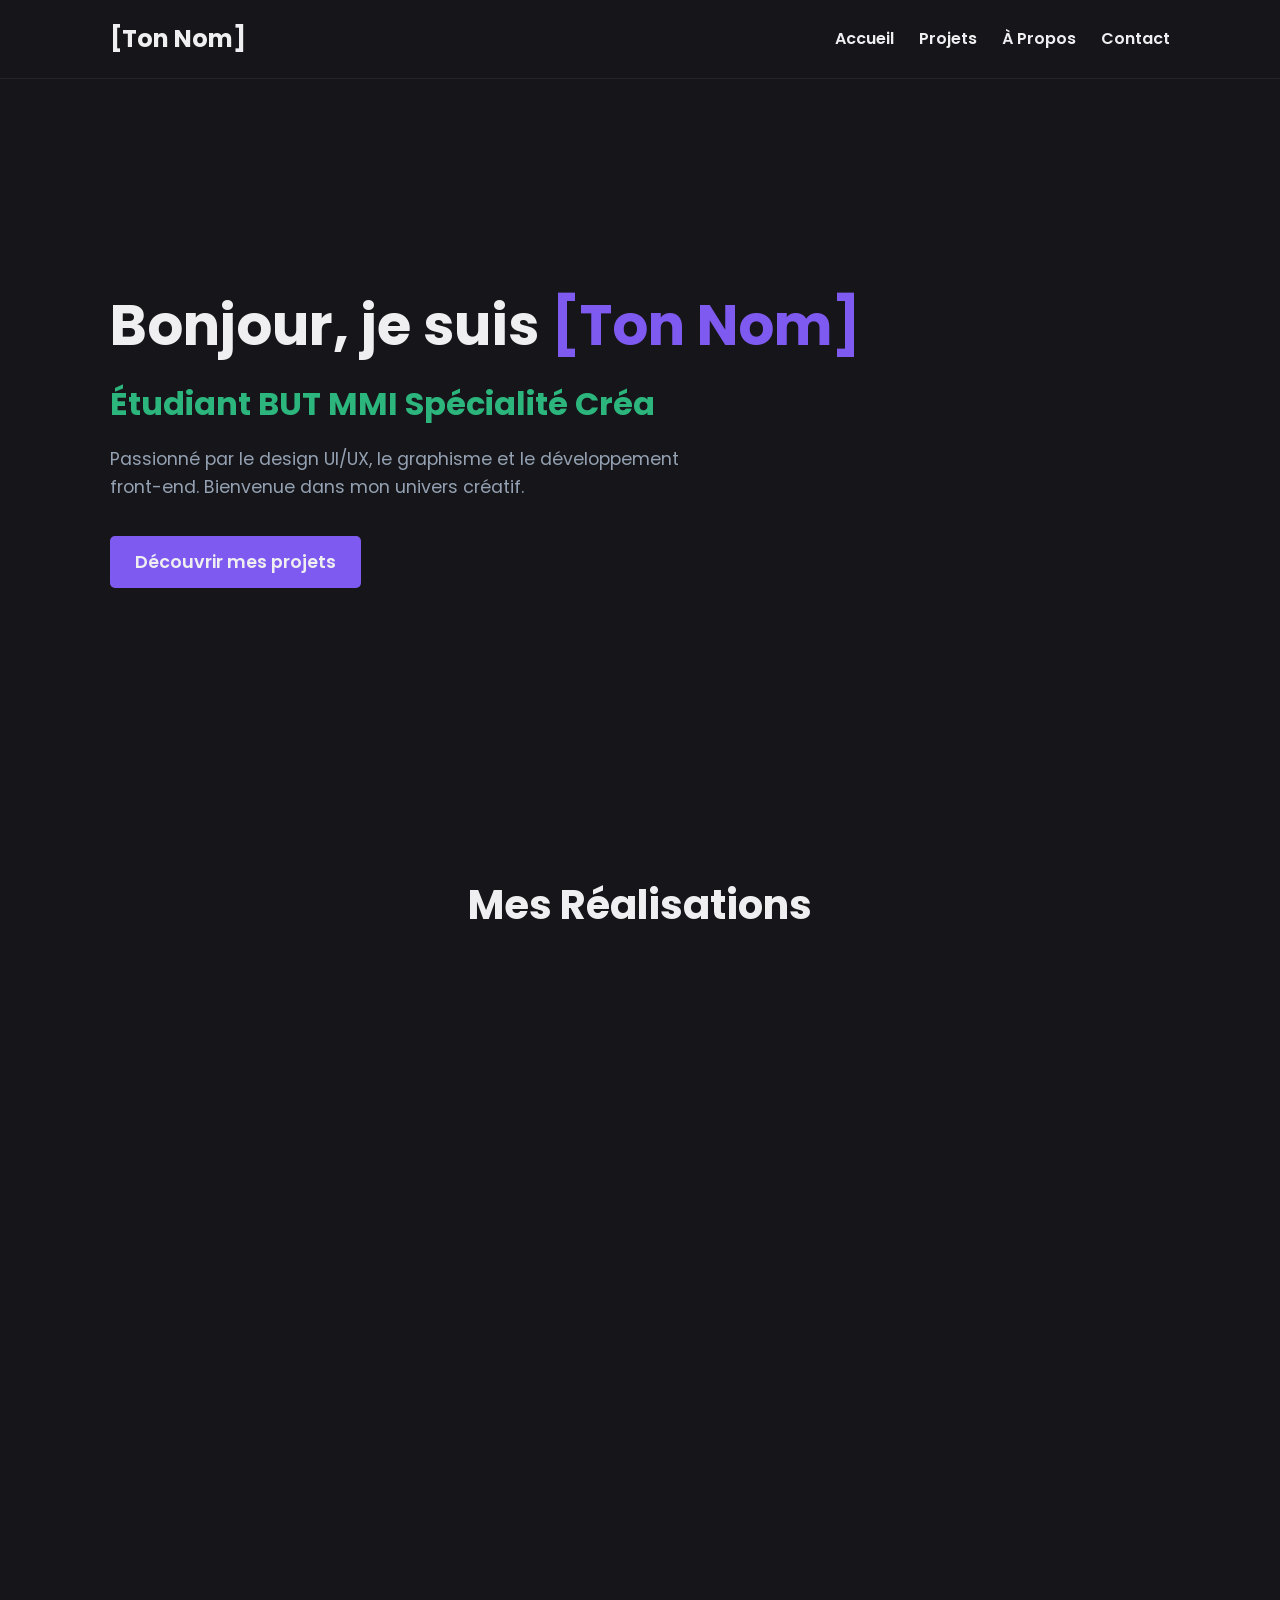
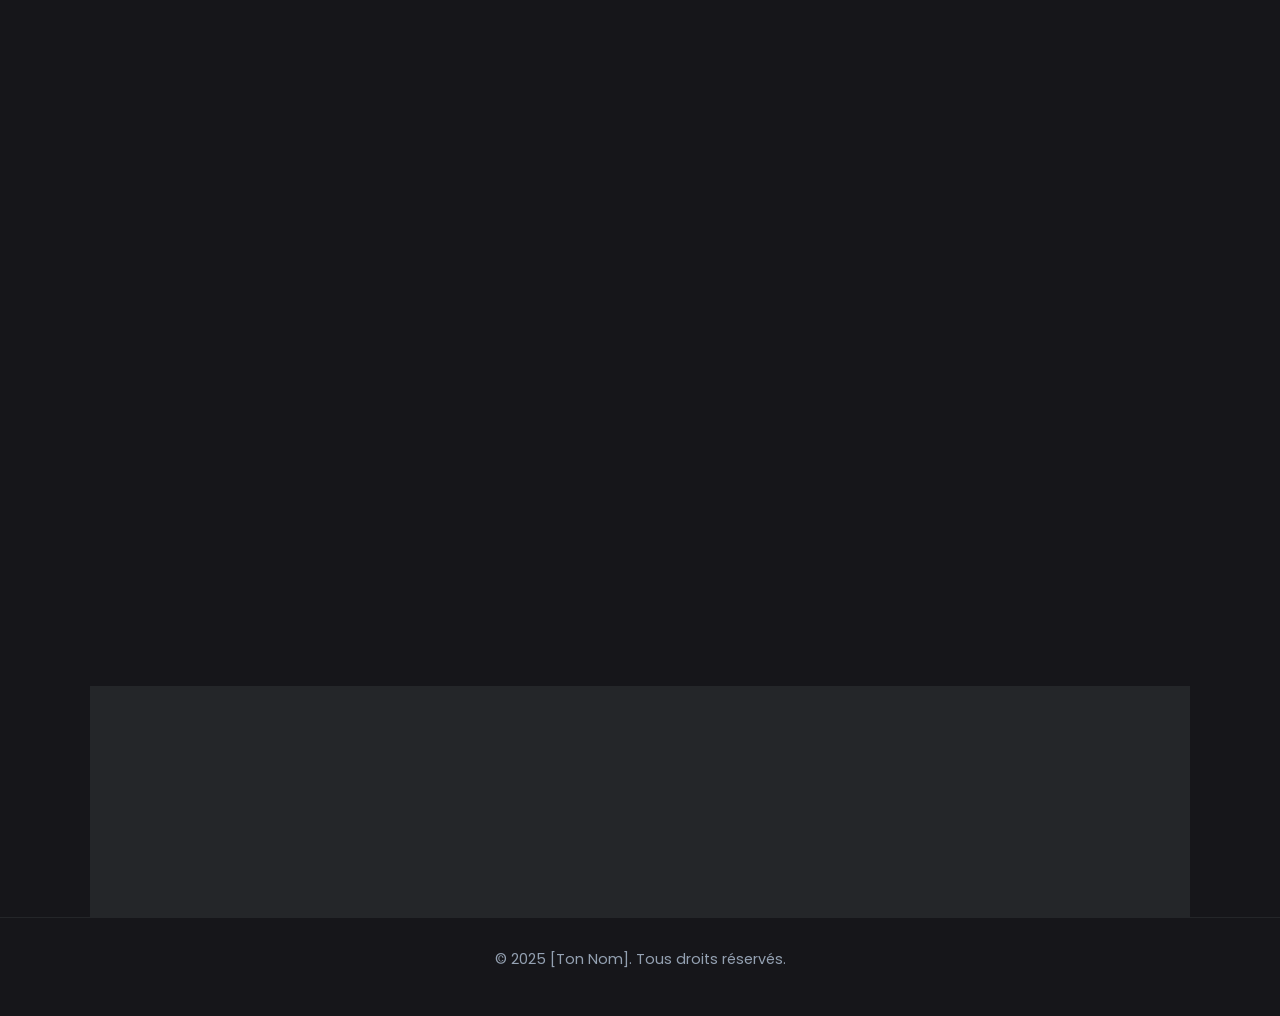
==== index.html @ b9d04dbf "teste" ====
<!DOCTYPE html>
<html lang="fr">
<head>
    <meta charset="UTF-8">
    <meta name="viewport" content="width=device-width, initial-scale=1.0">
    <title>[Ton Nom] - Portfolio MMI Créa</title>
    
    <link rel="stylesheet" href="style.css">
    
    <link rel="preconnect" href="https://fonts.googleapis.com">
    <link rel="preconnect" href="https://fonts.gstatic.com" crossorigin>
    <link href="https://fonts.googleapis.com/css2?family=Poppins:wght@400;600;700&display=swap" rel="stylesheet">
</head>
<body>

    <header class="navbar">
        <div class="container">
            <a href="#" class="logo">[Ton Nom]</a>
            <nav>
                <ul>
                    <li><a href="#hero">Accueil</a></li>
                    <li><a href="#projets">Projets</a></li>
                    <li><a href="#a-propos">À Propos</a></li>
                    <li><a href="#contact">Contact</a></li>
                </ul>
            </nav>
        </div>
    </header>

    <main>

        <section id="hero" class="container">
            <div class="hero-content">
                <h1>Bonjour, je suis <span class="highlight">[Ton Nom]</span></h1>
                <h2>Étudiant BUT MMI Spécialité Créa</h2>
                <p>Passionné par le design UI/UX, le graphisme et le développement front-end. 
                Bienvenue dans mon univers créatif.</p>
                <a href="#projets" class="cta-button">Découvrir mes projets</a>
            </div>
        </section>

       <section id="projets">
            <div class="container">
                <h2>Mes Réalisations</h2>
                
                <div class="project-grid">
                    
                    <article class="project-card fade-in">
                        <img src="https://via.placeholder.com/600x400/7f5af0/16161a?text=Projet+Futur+1" alt="Placeholder projet 1">
                        <div class="project-info">
                            <span class="project-category">Catégorie (ex: UI/UX)</span>
                            <h3>Nom de mon Projet 1</h3>
                            <p>Ici, je mettrai une courte description de mon projet.</p>
                            <a href="#" class="project-link">Voir plus</a>
                        </div>
                    </article>

                    <article class="project-card fade-in">
                        <img src="https://via.placeholder.com/600x400/2cb67d/16161a?text=Projet+Futur+2" alt="Placeholder projet 2">
                        <div class="project-info">
                            <span class="project-category">Catégorie (ex: Graphisme)</span>
                            <h3>Nom de mon Projet 2</h3>
                            <p>Ici, je mettrai une courte description de mon projet.</p>
                            <a href="#" class="project-link">Voir plus</a>
                        </div>
                    </article>

                    <article class="project-card fade-in">
                        <img src="https://via.placeholder.com/600x400/7f5af0/16161a?text=Projet+Futur+3" alt="Placeholder projet 3">
                        <div class="project-info">
                            <span class="project-category">Catégorie (ex: Vidéo)</span>
                            <h3>Nom de mon Projet 3</h3>
                            <p>Ici, je mettrai une courte description de mon projet.</p>
                            <a href="#" class="project-link">Voir plus</a>
                        </div>
                    </article>

                    <article class="project-card fade-in">
                        <img src="https://via.placeholder.com/600x400/2cb67d/16161a?text=Projet+Futur+4" alt="Placeholder projet 4">
                        <div class="project-info">
                            <span class="project-category">Catégorie (ex: Web)</span>
                            <h3>Nom de mon Projet 4</h3>
                            <p>Ici, je mettrai une courte description de mon projet.</p>
                            <a href="#" class="project-link">Voir plus</a>
                        </div>
                    </article>

                </div>
            </div>
        </section>

        <section id="a-propos" class="container">
            <div class="about-content fade-in">
                <h2>Qui suis-je ?</h2>
                <p>Actuellement en BUT MMI à [Ta Ville], ma spécialité créa me permet de toucher à tout ce qui est visuel. J'adore donner vie à des idées, que ce soit par le design d'interfaces, le montage vidéo ou la photographie.</p>
                <p>Mon objectif est de devenir [Ton Objectif, ex: Directeur Artistique, UI/UX Designer...].</p>
                
                <h3>Mes Outils de prédilection :</h3>
                <ul class="skills-list">
                    <li>Figma</li>
                    <li>Adobe Illustrator</li>
                    <li>Adobe Photoshop</li>
                    <li>Adobe Premiere Pro</li>
                    <li>HTML5 / CSS3</li>
                    <li>JavaScript</li>
                </ul>
            </div>
            <div class="about-image fade-in">
                <img src="https://via.placeholder.com/400x400/7f5af0/16161a?text=Ta+Photo" alt="Une photo de [Ton Nom]">
            </div>
        </section>

        <section id="contact" class="container">
            <div class="contact-content fade-in">
                <h2>Un projet en tête ?</h2>
                <p>N'hésitez pas à me contacter pour une collaboration, un stage, ou simplement pour discuter !</p>
                <a href="mailto:ton.email@exemple.com" class="cta-button">Contactez-moi</a>
                </div>
        </section>
    </main>

    <footer>
        <div class="container">
            <p>&copy; 2025 [Ton Nom]. Tous droits réservés.</p>
        </div>
    </footer>

    <script src="script.js"></script>
</body>
</html>
---- style.css ----
/* ======== VARIABLES DE COULEUR (pour tout changer facilement) ======== */
:root {
    --bg-dark: #16161a;
    --card-dark: #242629;
    --text-light: #efeff1;
    --text-gray: #94a1b2;
    --primary: #7f5af0;     /* Le violet "créa" */
    --secondary: #2cb67d;  /* Le vert "digital" */
}

/* ======== RESET & CONFIGURATION GLOBALE ======== */
* {
    margin: 0;
    padding: 0;
    box-sizing: border-box; /* Indispensable pour gérer les tailles */
}

html {
    scroll-behavior: smooth; /* Pour un défilement fluide lors des clics sur la nav */
}

body {
    font-family: 'Poppins', sans-serif; /* La police moderne importée */
    background-color: var(--bg-dark);
    color: var(--text-light);
    line-height: 1.6;
}

/* ======== STYLES RÉUTILISABLES ======== */
.container {
    max-width: 1100px;
    margin: 0 auto; /* Centre le contenu */
    padding: 0 20px;
}

section {
    padding: 80px 0;
}

h1, h2, h3 {
    margin-bottom: 20px;
    line-height: 1.3;
}

h1 {
    font-size: 3rem;
}

h2 {
    font-size: 2.5rem;
    text-align: center;
    margin-bottom: 40px;
}

p {
    margin-bottom: 15px;
    color: var(--text-gray);
}

a {
    text-decoration: none;
    color: var(--primary);
    transition: color 0.3s ease;
}

a:hover {
    color: var(--secondary);
}

/* ======== BARRE DE NAVIGATION ======== */
.navbar {
    background: var(--bg-dark);
    padding: 20px 0;
    position: sticky; /* Reste collée en haut */
    top: 0;
    z-index: 100;
    border-bottom: 1px solid var(--card-dark);
}

.navbar .container {
    display: flex;
    justify-content: space-between;
    align-items: center;
}

.navbar .logo {
    font-size: 1.5rem;
    font-weight: 700;
    color: var(--text-light);
}

.navbar .logo:hover {
    color: var(--primary);
}

.navbar nav ul {
    list-style: none;
    display: flex;
}

.navbar nav li {
    margin-left: 25px;
}

.navbar nav a {
    color: var(--text-light);
    font-weight: 600;
    padding-bottom: 5px;
    border-bottom: 2px solid transparent; /* Prépare l'animation au survol */
}

.navbar nav a:hover {
    color: var(--primary);
    border-bottom-color: var(--primary);
}

/* ======== SECTION HÉROS ======== */
#hero {
    min-height: 80vh; /* Prend 80% de la hauteur de l'écran */
    display: flex;
    align-items: center;
    text-align: left;
}

#hero h1 {
    font-size: 3.5rem;
}

#hero .highlight {
    color: var(--primary);
}

#hero h2 {
    font-size: 2rem;
    color: var(--secondary);
    text-align: left;
    margin-bottom: 20px;
}

#hero p {
    font-size: 1.1rem;
    max-width: 600px;
    color: var(--text-gray);
}

.cta-button {
    display: inline-block;
    background: var(--primary);
    color: var(--text-light);
    padding: 12px 25px;
    margin-top: 20px;
    border-radius: 5px;
    font-weight: 600;
    font-size: 1.1rem;
    transition: background-color 0.3s ease, transform 0.3s ease;
}

.cta-button:hover {
    background: var(--secondary);
    color: var(--bg-dark);
    transform: translateY(-3px); /* Effet de "soulèvement" */
}

/* ======== SECTION PROJETS ======== */
.project-grid {
    display: grid;
    /* Crée une grille responsive : 
       - auto-fit: autant de colonnes que possible
       - minmax(300px, 1fr): chaque colonne fait au min 300px et s'adapte
    */
    grid-template-columns: repeat(auto-fit, minmax(300px, 1fr));
    gap: 30px; /* Espace entre les cartes */
}

.project-card {
    background: var(--card-dark);
    border-radius: 8px;
    overflow: hidden; /* Pour que l'image ne dépasse pas */
    box-shadow: 0 4px 10px rgba(0, 0, 0, 0.3);
    transition: transform 0.3s ease, box-shadow 0.3s ease;
}

.project-card:hover {
    transform: translateY(-10px); /* L'effet "créa" au survol */
    box-shadow: 0 10px 20px rgba(0, 0, 0, 0.5);
}

.project-card img {
    width: 100%;
    height: 220px; /* Hauteur fixe pour l'image */
    object-fit: cover; /* L'image couvre la zone sans se déformer */
    display: block;
}

.project-info {
    padding: 25px;
}

.project-category {
    display: inline-block;
    background: var(--secondary);
    color: var(--bg-dark);
    padding: 3px 10px;
    border-radius: 15px;
    font-size: 0.8rem;
    font-weight: 600;
    margin-bottom: 10px;
}

.project-card h3 {
    color: var(--text-light);
    margin-bottom: 10px;
}

.project-link {
    font-weight: 600;
    display: inline-block;
    margin-top: 10px;
}

/* ======== SECTION À PROPOS ======== */
#a-propos .container {
    display: grid;
    grid-template-columns: 2fr 1fr; /* 2/3 pour le texte, 1/3 pour l'image */
    gap: 40px;
    align-items: center;
}

.about-image img {
    width: 100%;
    max-width: 300px; /* Taille max de l'image */
    border-radius: 50%; /* Image ronde, très design */
    border: 5px solid var(--primary);
    margin: 0 auto;
    display: block;
}

.skills-list {
    list-style: none;
    display: flex;
    flex-wrap: wrap; /* Les compétences passent à la ligne si pas de place */
    gap: 10px;
    margin-top: 20px;
}

.skills-list li {
    background: var(--card-dark);
    padding: 8px 15px;
    border-radius: 20px;
    font-weight: 600;
    font-size: 0.9rem;
}

/* ======== SECTION CONTACT ======== */
#contact {
    background: var(--card-dark); /* Change la couleur de fond pour cette section */
    text-align: center;
}

#contact h2 {
    color: var(--text-light);
}

.contact-content {
    max-width: 600px;
    margin: 0 auto;
}

/* ======== PIED DE PAGE ======== */
footer {
    text-align: center;
    padding: 30px 0;
    border-top: 1px solid var(--card-dark);
    color: var(--text-gray);
    font-size: 0.9rem;
}


/* ======== STYLES POUR L'ANIMATION JS (Fade-in) ======== */

/* 1. L'état initial : caché */
.fade-in {
    opacity: 0;
    transform: translateY(30px);
    transition: opacity 0.6s ease-out, transform 0.6s ease-out;
}

/* 2. L'état final : visible (la classe 'show' est ajoutée par JavaScript) */
.fade-in.show {
    opacity: 1;
    transform: translateY(0);
}


/* ======== AJUSTEMENTS RESPONSIVES (Pour les téléphones) ======== */
@media (max-width: 768px) {
    h1 {
        font-size: 2.5rem;
    }
    h2 {
        font-size: 2rem;
    }

    /* Barre de navigation (à améliorer plus tard avec un menu burger JS) */
    .navbar nav ul {
        display: none; /* Cache la nav sur mobile pour l'instant */
    }

    #hero {
        text-align: center;
        min-height: 60vh;
    }
    #hero h2 {
        text-align: center;
    }

    #a-propos .container {
        grid-template-columns: 1fr; /* Passe à une seule colonne */
        text-align: center;
    }
    .about-image {
        order: -1; /* Met l'image en premier */
        margin-bottom: 30px;
    }
    .skills-list {
        justify-content: center;
    }
}
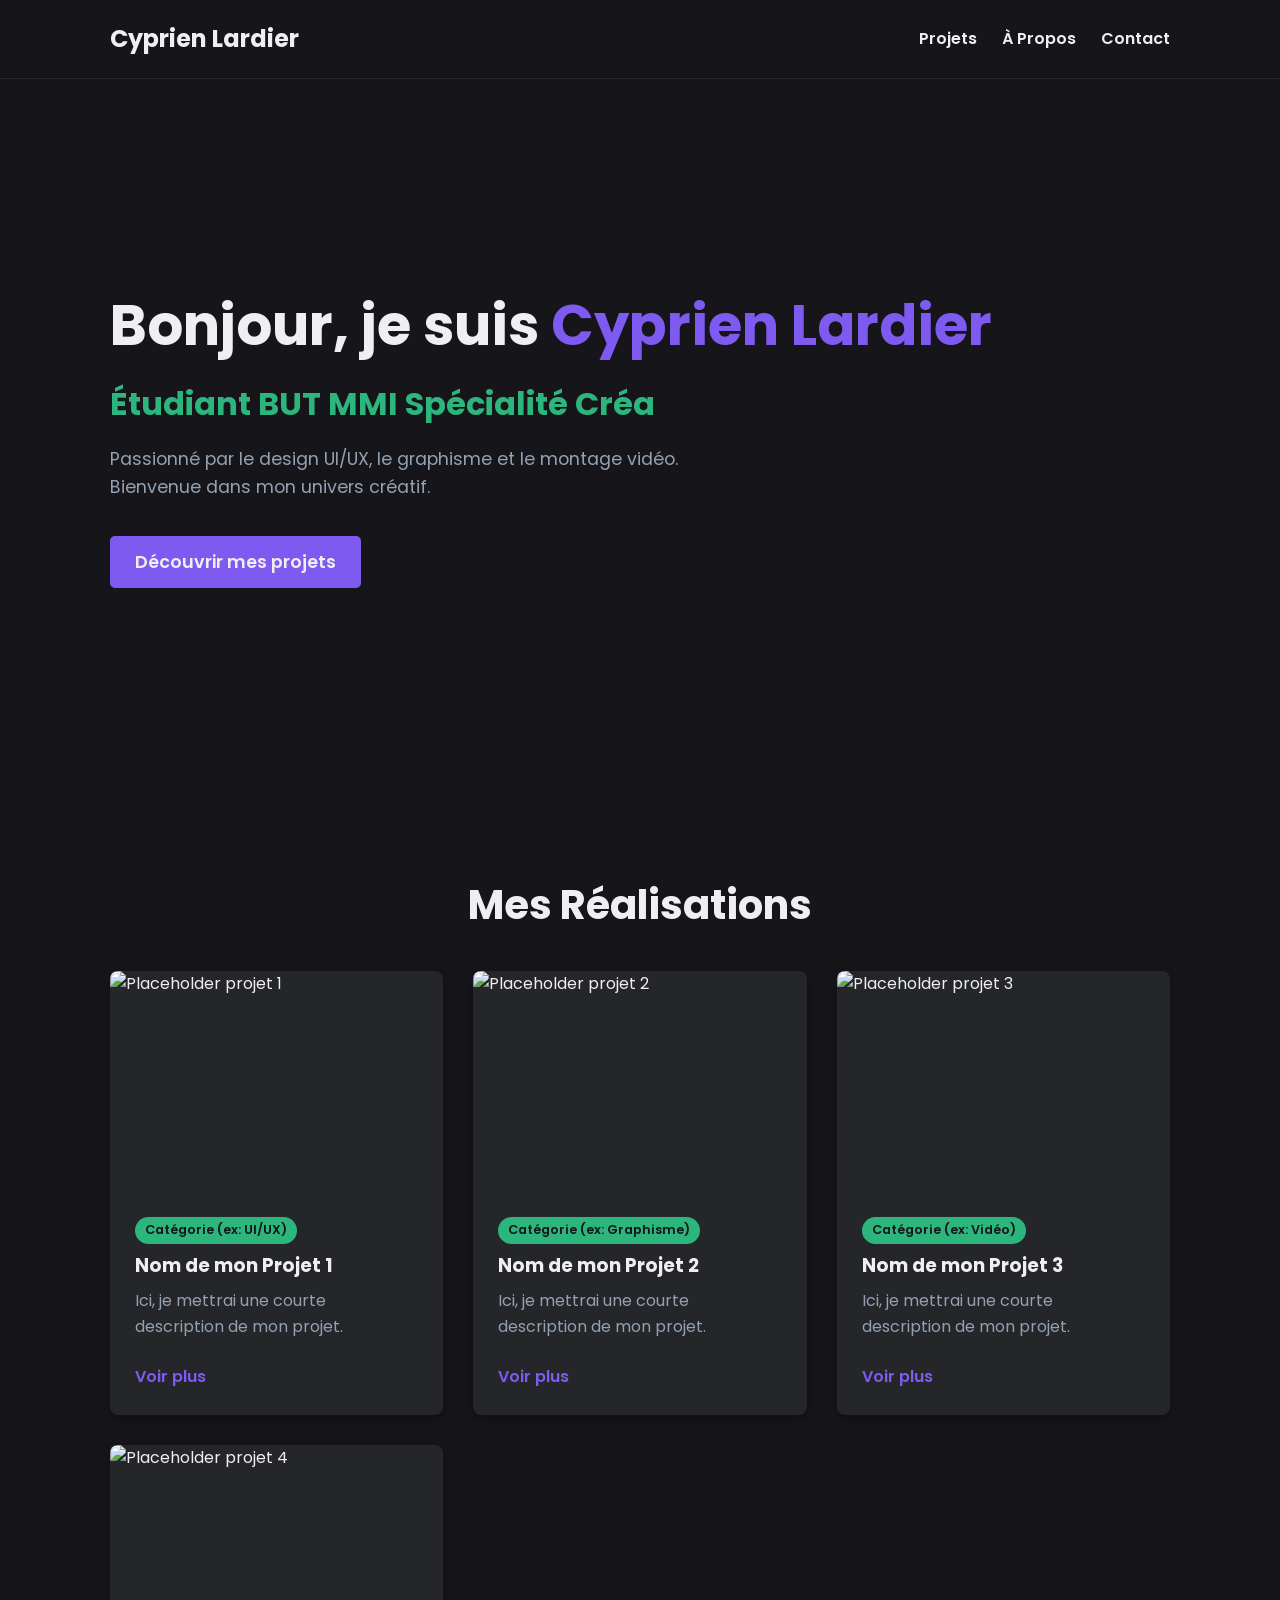
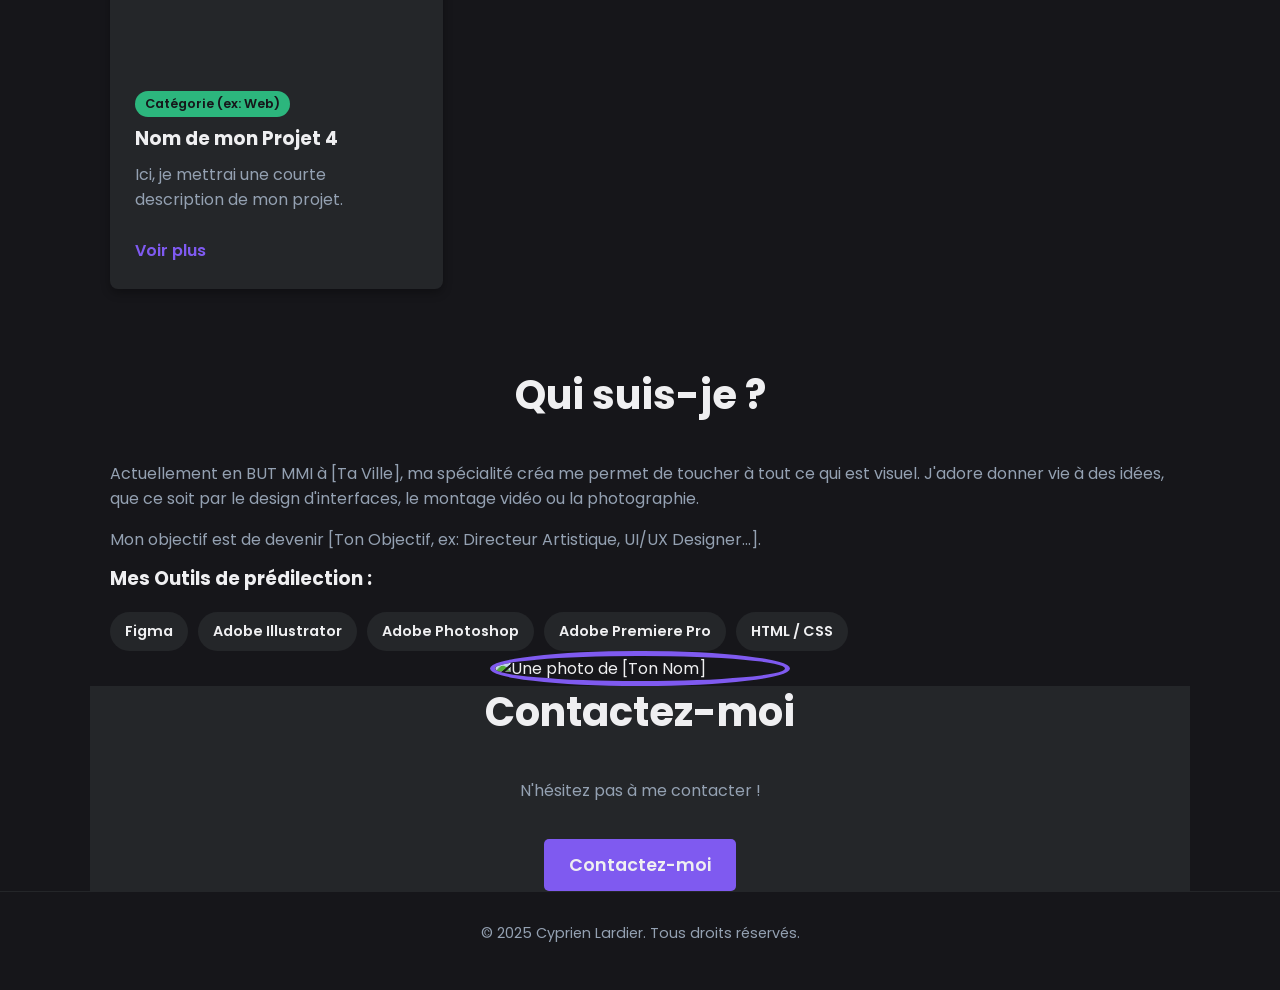
==== commit 3e7901a4: "verison" ====
--- a/index.html
+++ b/index.html
@@ -3,7 +3,7 @@
 <head>
     <meta charset="UTF-8">
     <meta name="viewport" content="width=device-width, initial-scale=1.0">
-    <title>[Ton Nom] - Portfolio MMI Créa</title>
+    <title>Cyprien Lardier - Portfolio MMI Création numérique</title>
     
     <link rel="stylesheet" href="style.css">
     
@@ -15,10 +15,9 @@
 
     <header class="navbar">
         <div class="container">
-            <a href="#" class="logo">[Ton Nom]</a>
+            <a href="#" class="logo">Cyprien Lardier</a>
             <nav>
                 <ul>
-                    <li><a href="#hero">Accueil</a></li>
                     <li><a href="#projets">Projets</a></li>
                     <li><a href="#a-propos">À Propos</a></li>
                     <li><a href="#contact">Contact</a></li>
@@ -31,9 +30,9 @@
 
         <section id="hero" class="container">
             <div class="hero-content">
-                <h1>Bonjour, je suis <span class="highlight">[Ton Nom]</span></h1>
+                <h1>Bonjour, je suis <span class="highlight">Cyprien Lardier</span></h1>
                 <h2>Étudiant BUT MMI Spécialité Créa</h2>
-                <p>Passionné par le design UI/UX, le graphisme et le développement front-end. 
+                <p>Passionné par le design UI/UX, le graphisme et le montage vidéo. 
                 Bienvenue dans mon univers créatif.</p>
                 <a href="#projets" class="cta-button">Découvrir mes projets</a>
             </div>
@@ -46,7 +45,7 @@
                 <div class="project-grid">
                     
                     <article class="project-card fade-in">
-                        <img src="https://via.placeholder.com/600x400/7f5af0/16161a?text=Projet+Futur+1" alt="Placeholder projet 1">
+                        <img src="https://picsum.photos/300/200?random=1" alt="Placeholder projet 1">
                         <div class="project-info">
                             <span class="project-category">Catégorie (ex: UI/UX)</span>
                             <h3>Nom de mon Projet 1</h3>
@@ -56,7 +55,7 @@
                     </article>
 
                     <article class="project-card fade-in">
-                        <img src="https://via.placeholder.com/600x400/2cb67d/16161a?text=Projet+Futur+2" alt="Placeholder projet 2">
+                        <img src="https://picsum.photos/300/200?random=2" alt="Placeholder projet 2">
                         <div class="project-info">
                             <span class="project-category">Catégorie (ex: Graphisme)</span>
                             <h3>Nom de mon Projet 2</h3>
@@ -66,7 +65,7 @@
                     </article>
 
                     <article class="project-card fade-in">
-                        <img src="https://via.placeholder.com/600x400/7f5af0/16161a?text=Projet+Futur+3" alt="Placeholder projet 3">
+                        <img src="https://picsum.photos/300/200?random=3" alt="Placeholder projet 3">
                         <div class="project-info">
                             <span class="project-category">Catégorie (ex: Vidéo)</span>
                             <h3>Nom de mon Projet 3</h3>
@@ -76,7 +75,7 @@
                     </article>
 
                     <article class="project-card fade-in">
-                        <img src="https://via.placeholder.com/600x400/2cb67d/16161a?text=Projet+Futur+4" alt="Placeholder projet 4">
+                        <img src="https://picsum.photos/300/200?random=4" alt="Placeholder projet 4">
                         <div class="project-info">
                             <span class="project-category">Catégorie (ex: Web)</span>
                             <h3>Nom de mon Projet 4</h3>
@@ -101,8 +100,7 @@
                     <li>Adobe Illustrator</li>
                     <li>Adobe Photoshop</li>
                     <li>Adobe Premiere Pro</li>
-                    <li>HTML5 / CSS3</li>
-                    <li>JavaScript</li>
+                    <li>HTML / CSS</li>
                 </ul>
             </div>
             <div class="about-image fade-in">
@@ -112,8 +110,8 @@
 
         <section id="contact" class="container">
             <div class="contact-content fade-in">
-                <h2>Un projet en tête ?</h2>
-                <p>N'hésitez pas à me contacter pour une collaboration, un stage, ou simplement pour discuter !</p>
+                <h2>Contactez-moi</h2>
+                <p>N'hésitez pas à me contacter !</p>
                 <a href="mailto:ton.email@exemple.com" class="cta-button">Contactez-moi</a>
                 </div>
         </section>
@@ -121,10 +119,10 @@
 
     <footer>
         <div class="container">
-            <p>&copy; 2025 [Ton Nom]. Tous droits réservés.</p>
+            <p>&copy; 2025 Cyprien Lardier. Tous droits réservés.</p>
         </div>
     </footer>
 
-    <script src="script.js"></script>
+    <script src="javascript.js"></script>
 </body>
 </html>
--- a/style.css
+++ b/style.css
@@ -176,6 +176,7 @@
     background: var(--card-dark);
     border-radius: 8px;
     overflow: hidden; /* Pour que l'image ne dépasse pas */
+    position: relative; /* Permet overlay et z-index sur le contenu */
     box-shadow: 0 4px 10px rgba(0, 0, 0, 0.3);
     transition: transform 0.3s ease, box-shadow 0.3s ease;
 }
@@ -190,6 +191,38 @@
     height: 220px; /* Hauteur fixe pour l'image */
     object-fit: cover; /* L'image couvre la zone sans se déformer */
     display: block;
+    /* Effet hover : transition pour un zoom fluide */
+    transition: transform 0.45s cubic-bezier(.2,.9,.3,1);
+}
+
+/* Overlay subtil et animation sur hover */
+.project-card::before {
+    content: "";
+    position: absolute;
+    inset: 0; /* top:0; right:0; bottom:0; left:0 */
+    background: linear-gradient(180deg, rgba(0,0,0,0) 40%, rgba(0,0,0,0.45) 100%);
+    opacity: 0;
+    transition: opacity 0.3s ease;
+    pointer-events: none;
+    z-index: 1;
+}
+
+.project-card .project-info {
+    position: relative; /* au-dessus de l'overlay */
+    z-index: 2;
+    transition: transform 0.35s ease, background-color 0.3s ease;
+}
+
+.project-card:hover img {
+    transform: scale(1.06); /* léger zoom sur l'image */
+}
+
+.project-card:hover .project-info {
+    transform: translateY(-8px); /* remonte légèrement le bloc d'info */
+}
+
+.project-card:hover::before {
+    opacity: 1;
 }
 
 .project-info {
@@ -291,6 +324,23 @@
     transform: translateY(0);
 }
 
+/* ======== OVERLAY DE TRANSITION AU CLIC (page transition) ======== */
+#page-transition-overlay {
+    position: fixed;
+    inset: 0; /* couvre tout l'écran */
+    background: var(--bg-dark);
+    z-index: 9999;
+    transform: scaleY(0);
+    transform-origin: top;
+    transition: transform 0.45s cubic-bezier(.2,.9,.3,1);
+    pointer-events: none; /* bloqué tant qu'inactif */
+}
+
+#page-transition-overlay.show {
+    transform: scaleY(1);
+    pointer-events: auto; /* bloque les interactions pendant la transition */
+}
+
 
 /* ======== AJUSTEMENTS RESPONSIVES (Pour les téléphones) ======== */
 @media (max-width: 768px) {
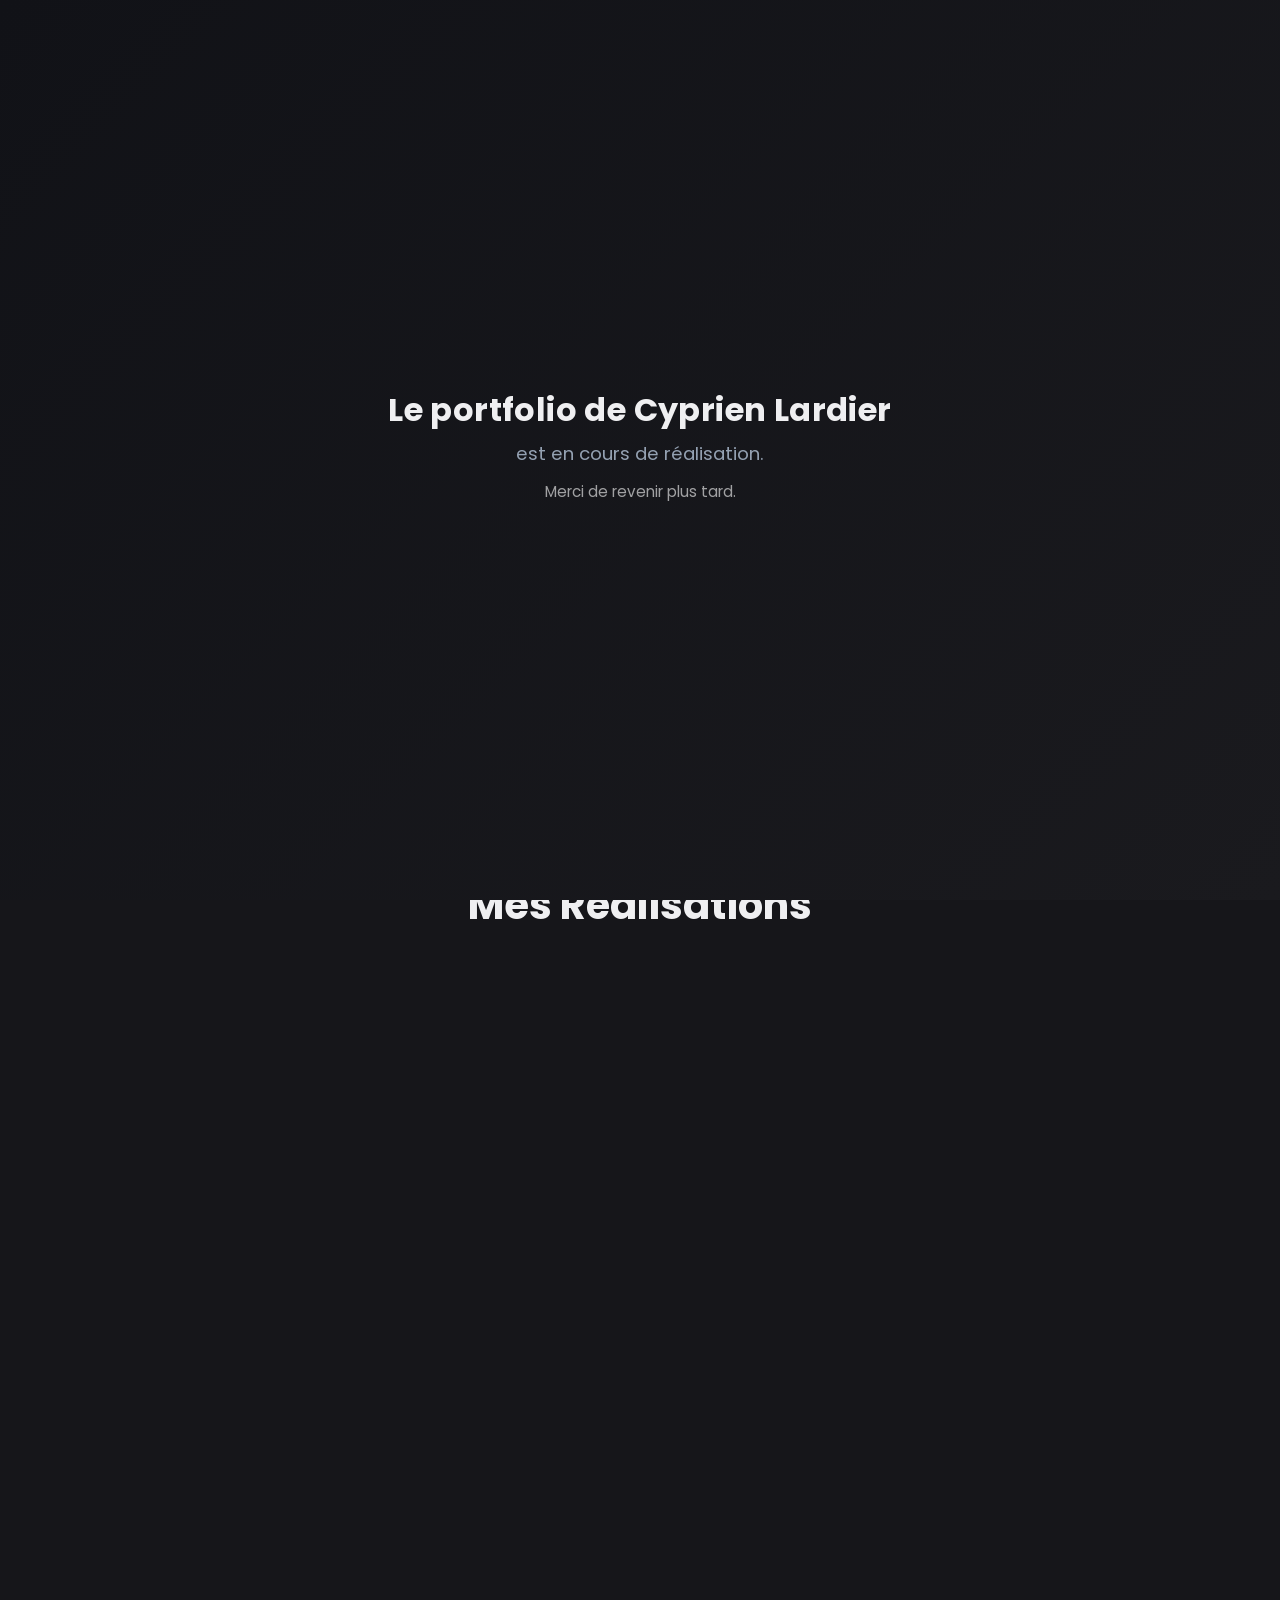
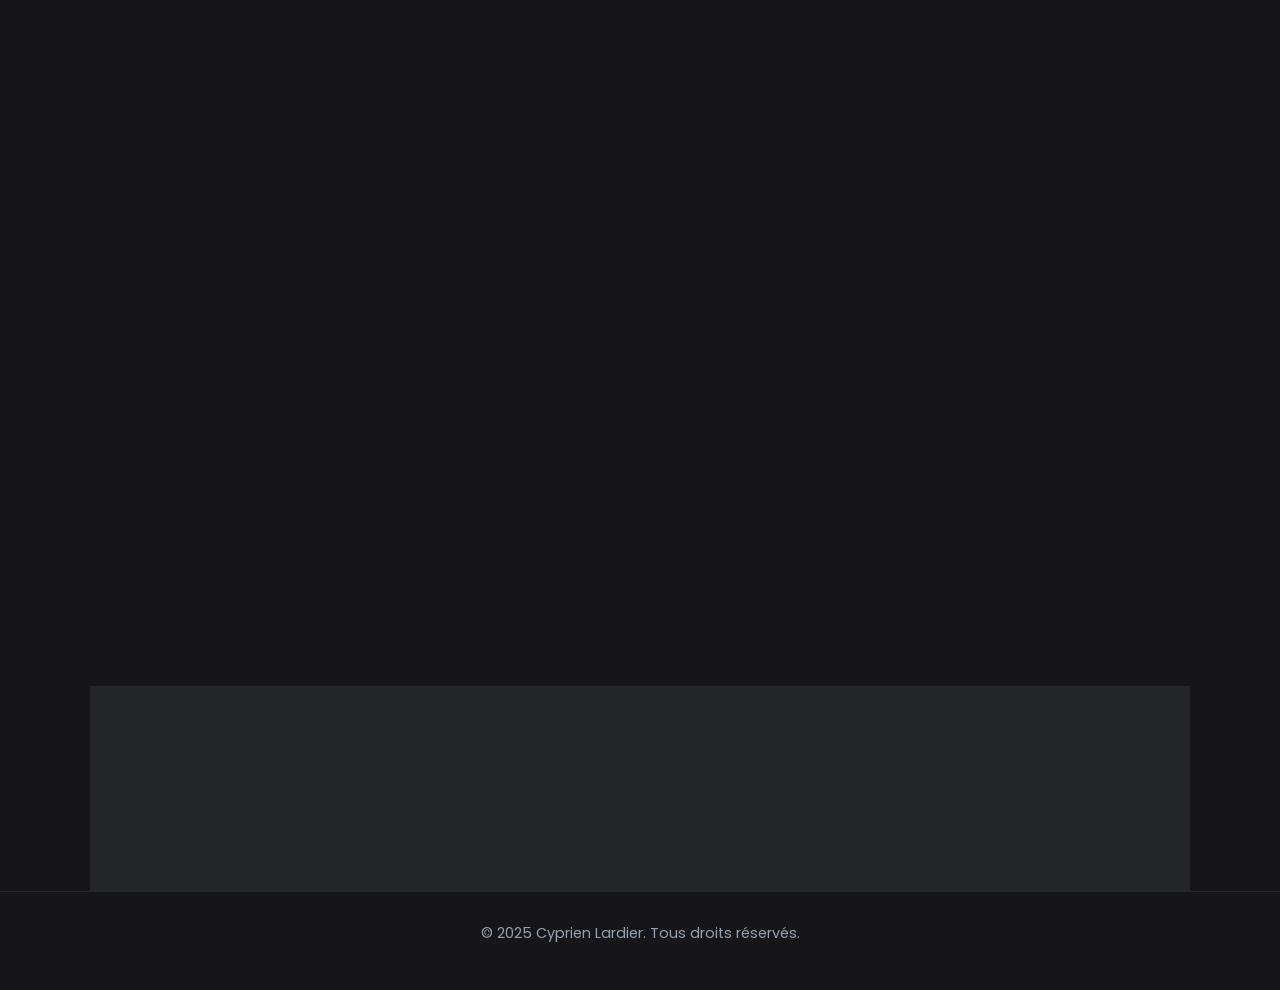
==== commit 41796719: "portfolio" ====
--- a/index.html
+++ b/index.html
@@ -12,6 +12,17 @@
     <link href="https://fonts.googleapis.com/css2?family=Poppins:wght@400;600;700&display=swap" rel="stylesheet">
 </head>
 <body>
+
+    <!-- SITE BLOCKER: Affiche un écran de maintenance pour empêcher l'accès public
+         Supprimez ou commentez ce bloc quand vous voulez rendre le site visible -->
+    <div id="site-blocker" aria-hidden="false">
+        <div class="site-blocker-content">
+            <h1>Le portfolio de Cyprien Lardier</h1>
+            <p>est en cours de réalisation.</p>
+            <p class="small">Merci de revenir plus tard.</p>
+        </div>
+    </div>
+
 
     <header class="navbar">
         <div class="container">
--- a/style.css
+++ b/style.css
@@ -375,4 +375,65 @@
     .skills-list {
         justify-content: center;
     }
+}
+
+/* ======== SITE BLOCKER / MAINTENANCE MODE ======== */
+#site-blocker {
+    position: fixed;
+    inset: 0; /* top:0; right:0; bottom:0; left:0 */
+    background: linear-gradient(135deg, #111217 0%, #1a1a1e 100%); /* sombre */
+    color: var(--text-light);
+    display: flex;
+    align-items: center;
+    justify-content: center;
+    text-align: center;
+    z-index: 99999;
+    padding: 40px;
+}
+
+#site-blocker .site-blocker-content {
+    max-width: 760px;
+}
+
+#site-blocker h1 {
+    font-size: 2rem;
+    margin-bottom: 8px;
+    letter-spacing: 0.4px;
+}
+
+#site-blocker p {
+    color: var(--text-gray);
+    font-size: 1.15rem;
+    margin-bottom: 6px;
+}
+
+#site-blocker .small {
+    font-size: 0.95rem;
+    margin-top: 12px;
+    color: rgba(255,255,255,0.6);
+}
+
+/* Optionnel : empêche le focus des éléments en arrière-plan pour lecteur d'écran */
+body *:not(#site-blocker):not(#site-blocker *) {
+    filter: blur(0.2px); /* léger flou pour distinguer */
+}
+
+/* Bouton de preview (visible uniquement si ?preview=true ou en local) */
+#preview-unlock-btn {
+    position: fixed;
+    top: 18px;
+    right: 18px;
+    z-index: 100000; /* au-dessus du site-blocker */
+    background: var(--primary);
+    color: var(--bg-dark);
+    border: none;
+    padding: 10px 14px;
+    border-radius: 8px;
+    font-weight: 700;
+    cursor: pointer;
+    box-shadow: 0 6px 18px rgba(127,90,240,0.15);
+}
+
+#preview-unlock-btn:hover {
+    transform: translateY(-2px);
 }
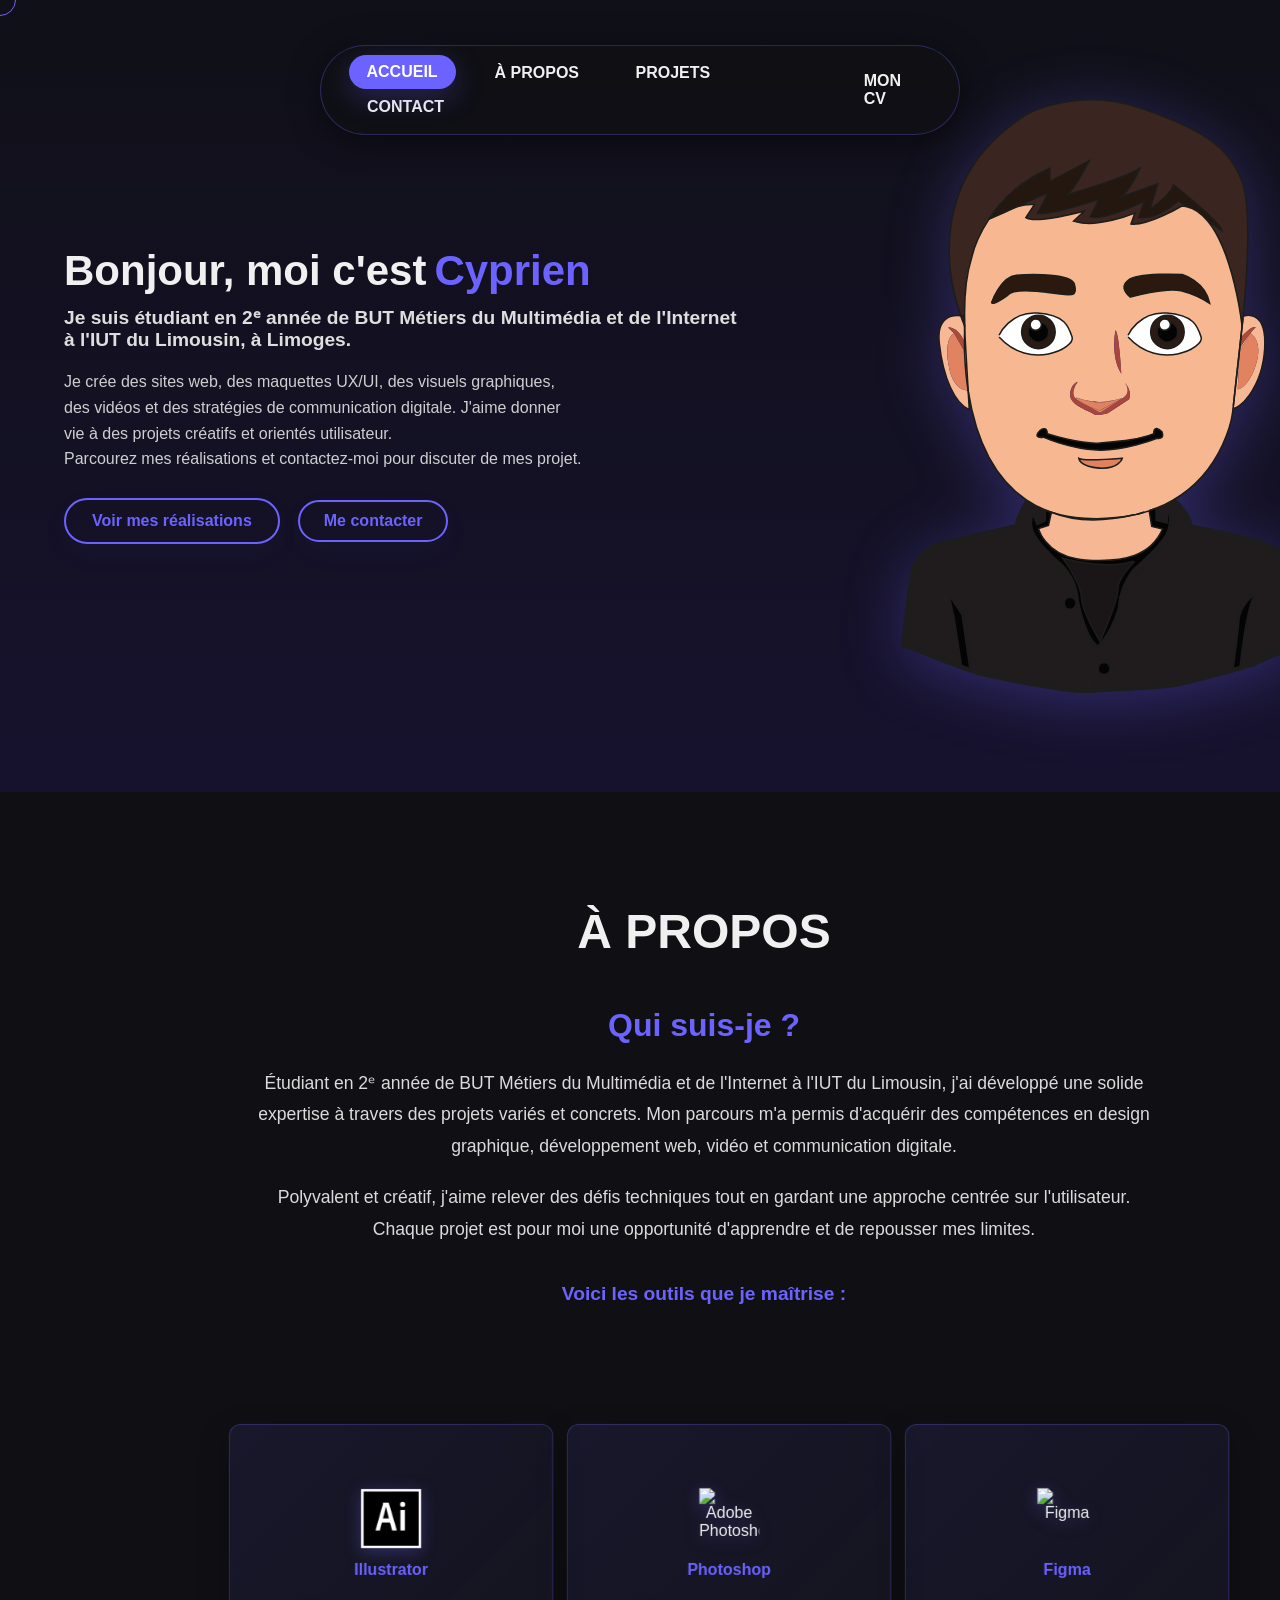
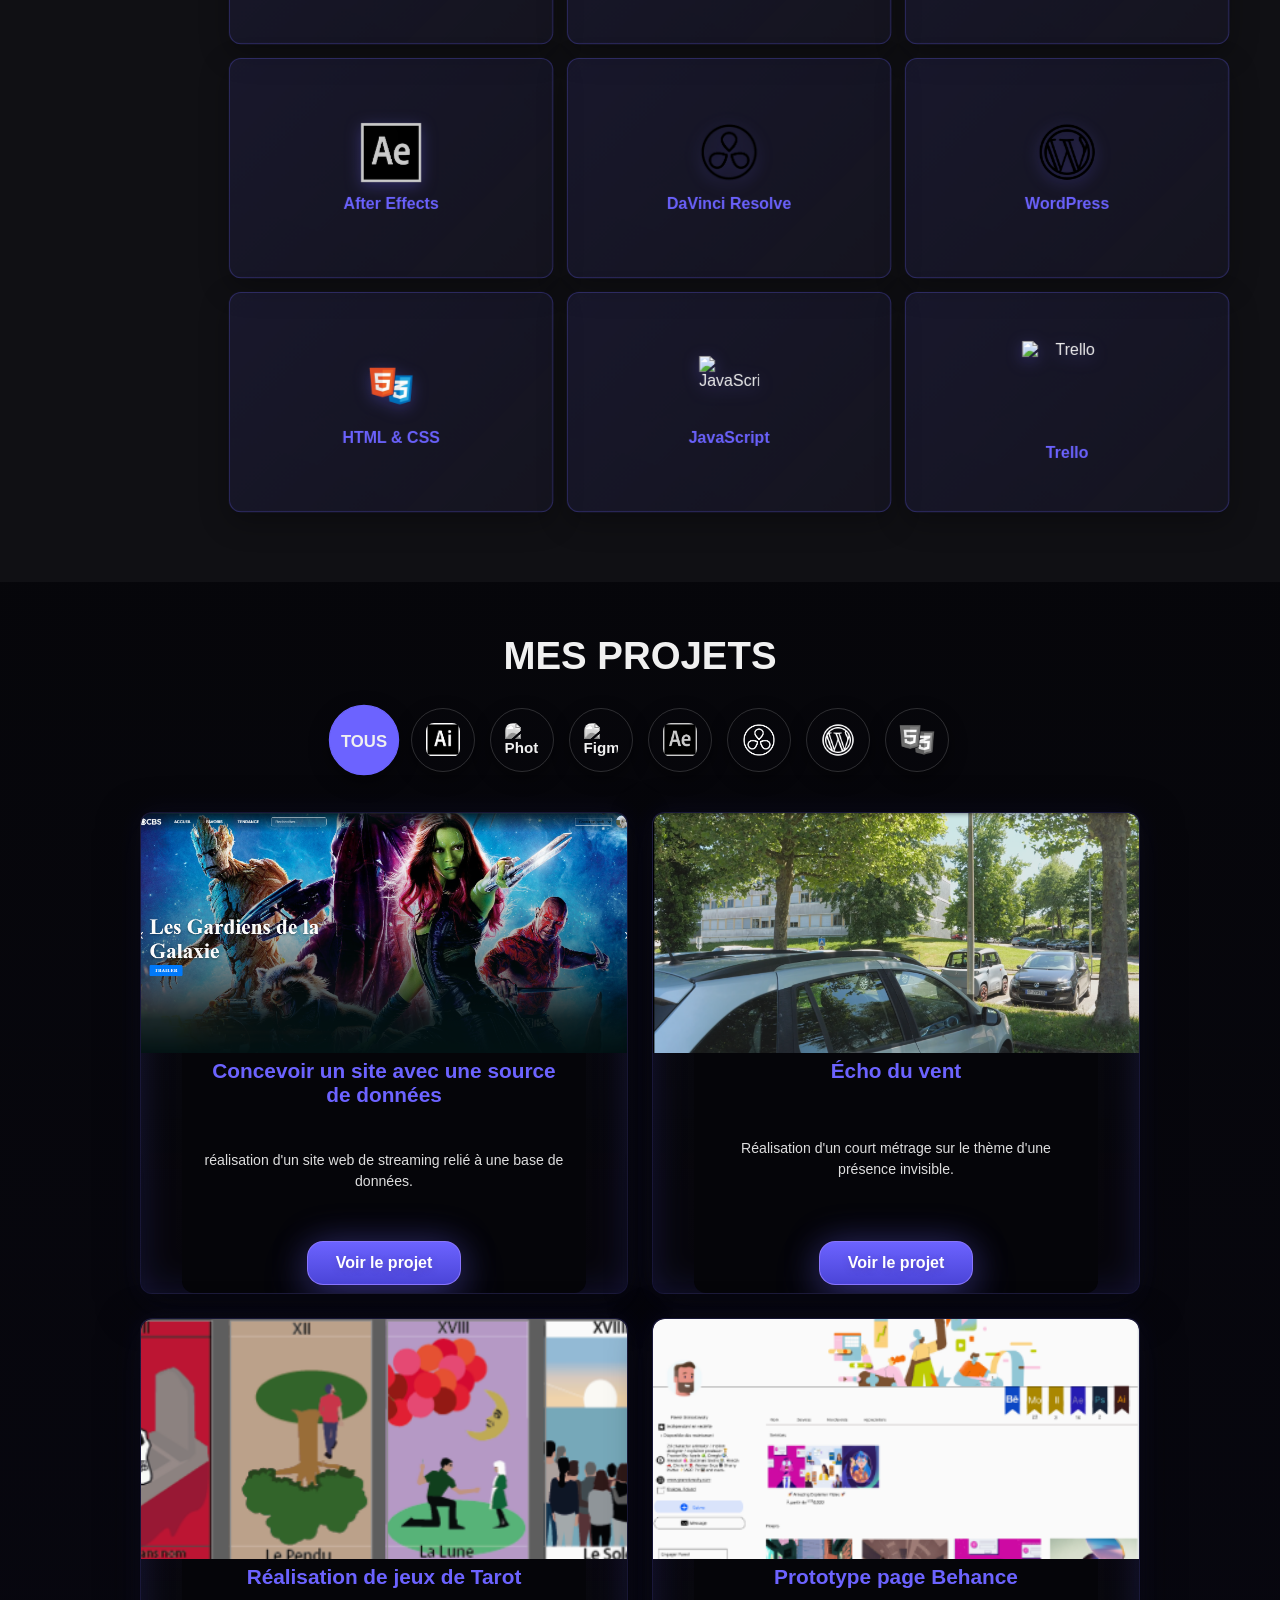
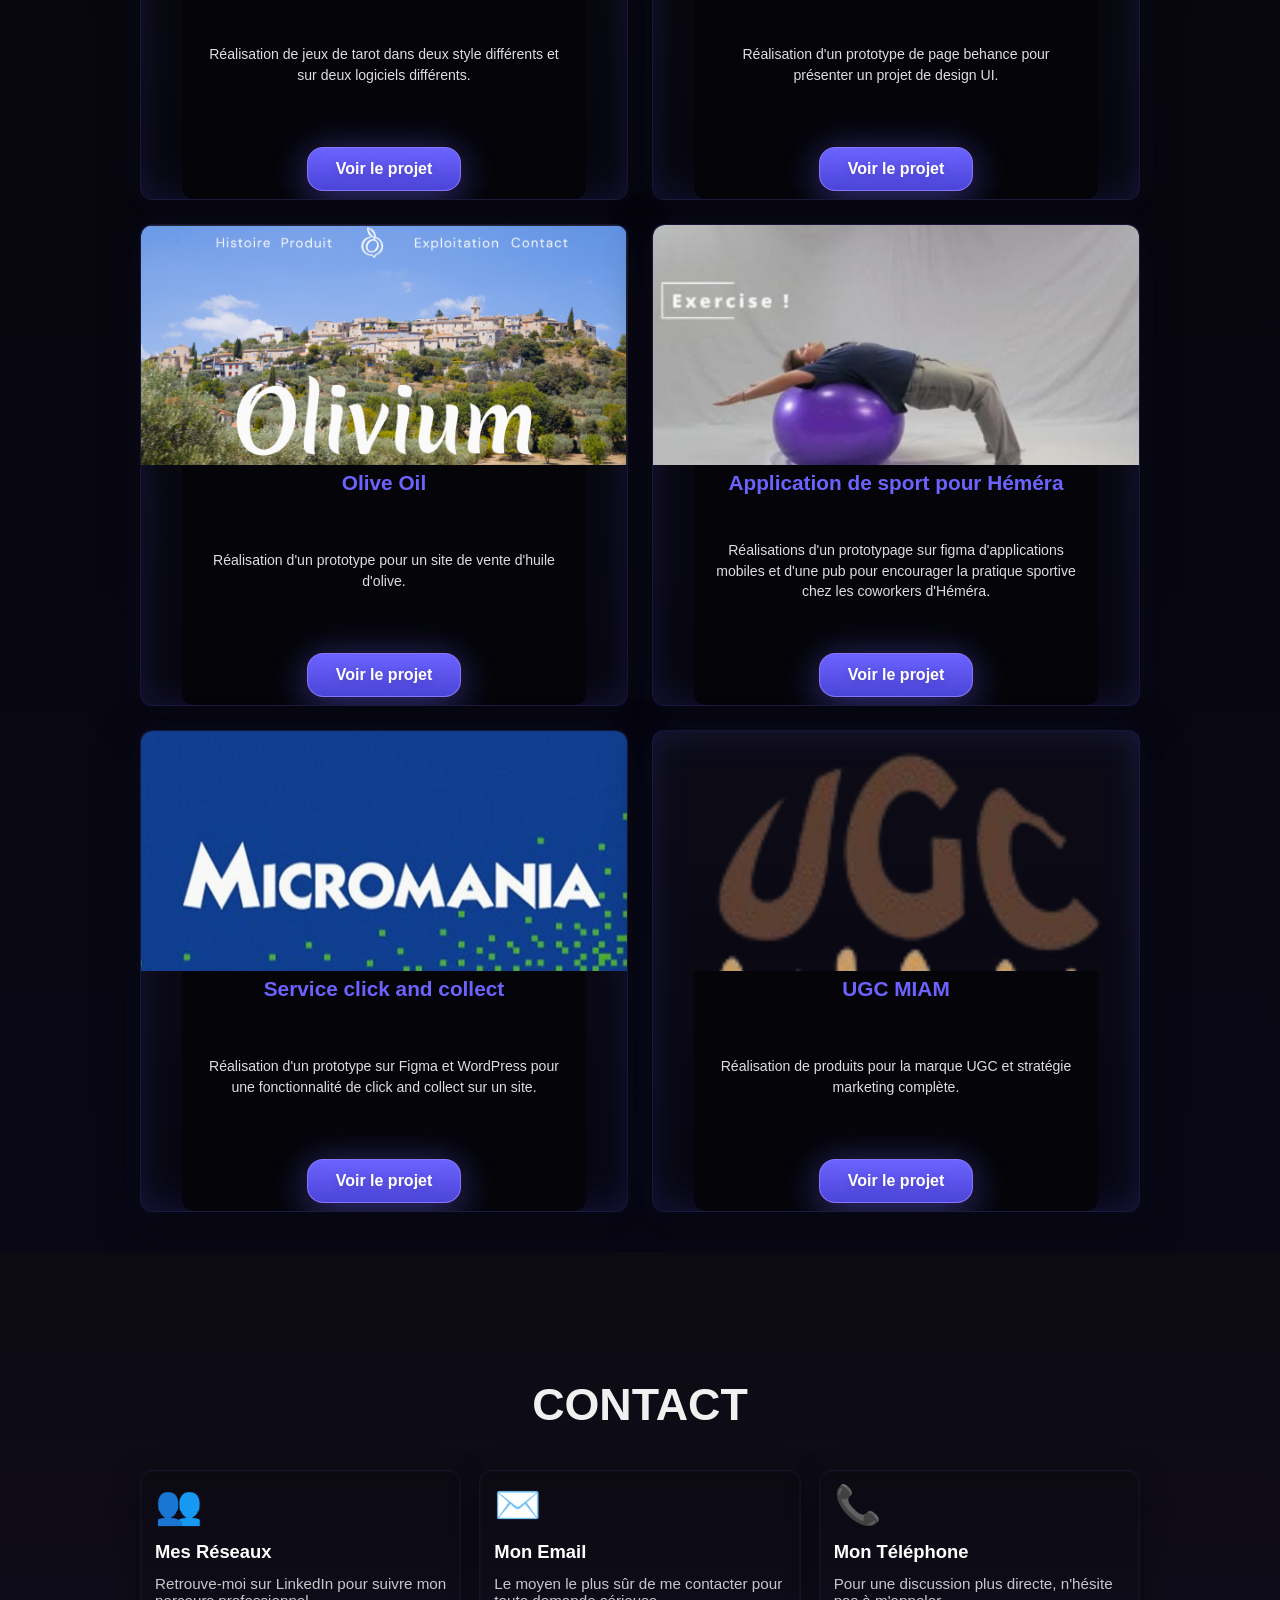
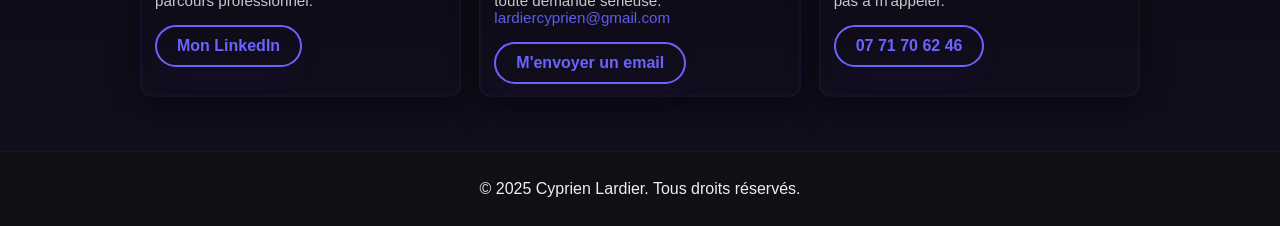
==== commit 05039bab: "fini" ====
--- a/index.html
+++ b/index.html
@@ -3,129 +3,295 @@
 <head>
     <meta charset="UTF-8">
     <meta name="viewport" content="width=device-width, initial-scale=1.0">
-    <title>Cyprien Lardier - Portfolio MMI Création numérique</title>
-    
+    <title>Lardier Cyprien</title>
     <link rel="stylesheet" href="style.css">
-    
-    <link rel="preconnect" href="https://fonts.googleapis.com">
-    <link rel="preconnect" href="https://fonts.gstatic.com" crossorigin>
-    <link href="https://fonts.googleapis.com/css2?family=Poppins:wght@400;600;700&display=swap" rel="stylesheet">
+    <script src="javascript.js" defer></script>
 </head>
 <body>
-
-    <!-- SITE BLOCKER: Affiche un écran de maintenance pour empêcher l'accès public
-         Supprimez ou commentez ce bloc quand vous voulez rendre le site visible -->
-    <div id="site-blocker" aria-hidden="false">
-        <div class="site-blocker-content">
-            <h1>Le portfolio de Cyprien Lardier</h1>
-            <p>est en cours de réalisation.</p>
-            <p class="small">Merci de revenir plus tard.</p>
-        </div>
-    </div>
-
-
-    <header class="navbar">
-        <div class="container">
-            <a href="#" class="logo">Cyprien Lardier</a>
-            <nav>
-                <ul>
-                    <li><a href="#projets">Projets</a></li>
-                    <li><a href="#a-propos">À Propos</a></li>
-                    <li><a href="#contact">Contact</a></li>
-                </ul>
-            </nav>
-        </div>
+    <!-- Preloader removed as requested -->
+    <div class="custom-cursor"></div>
+
+    <header class="navigation-overlay">
+        <nav>
+            <a href="#hero" class="nav-item">ACCUEIL</a>
+            <a href="#apropos" class="nav-item">À PROPOS</a>
+            <a href="#projets" class="nav-item">PROJETS</a>
+            <a href="#contact" class="nav-item">CONTACT</a>
+        </nav>
+        <a href="CV (11).pdf" class="cv-btn" target="_blank" rel="noopener">MON CV</a>
     </header>
 
-    <main>
-
-        <section id="hero" class="container">
-            <div class="hero-content">
-                <h1>Bonjour, je suis <span class="highlight">Cyprien Lardier</span></h1>
-                <h2>Étudiant BUT MMI Spécialité Créa</h2>
-                <p>Passionné par le design UI/UX, le graphisme et le montage vidéo. 
-                Bienvenue dans mon univers créatif.</p>
-                <a href="#projets" class="cta-button">Découvrir mes projets</a>
+  
+
+    <main id="content-container">
+
+        <!-- HERO / LANDING SECTION -->
+        <section id="hero" class="hero section-landing">
+            <div class="hero-left">
+                <h1 class="hero-title">Bonjour, moi c'est<span class="hero-name">Cyprien</span></h1>
+                <p class="hero-sub">Je suis étudiant en 2ᵉ année de BUT Métiers du Multimédia et de l'Internet <br> à l'IUT du Limousin, à Limoges.</p>
+                <p class="hero-desc"> Je crée des sites web, des maquettes UX/UI, des visuels graphiques, des vidéos et des stratégies de communication digitale.
+J'aime donner vie à des projets créatifs et orientés utilisateur.<br> Parcourez mes réalisations et contactez-moi pour discuter de mes projet.</p>
+                <div class="hero-actions">
+                    <a href="#projets" class="btn btn-primary">Voir mes réalisations</a>
+                    <a href="#contact" class="btn btn-outline">Me contacter</a>
+                </div>
+            </div>
+            <div class="hero-right">
+                <img src="MOI.svg" alt="Bitmoji Cyprien" class="hero-bitmoji">
             </div>
         </section>
 
-       <section id="projets">
-            <div class="container">
-                <h2>Mes Réalisations</h2>
-                
-                <div class="project-grid">
-                    
-                    <article class="project-card fade-in">
-                        <img src="https://picsum.photos/300/200?random=1" alt="Placeholder projet 1">
-                        <div class="project-info">
-                            <span class="project-category">Catégorie (ex: UI/UX)</span>
-                            <h3>Nom de mon Projet 1</h3>
-                            <p>Ici, je mettrai une courte description de mon projet.</p>
-                            <a href="#" class="project-link">Voir plus</a>
-                        </div>
-                    </article>
-
-                    <article class="project-card fade-in">
-                        <img src="https://picsum.photos/300/200?random=2" alt="Placeholder projet 2">
-                        <div class="project-info">
-                            <span class="project-category">Catégorie (ex: Graphisme)</span>
-                            <h3>Nom de mon Projet 2</h3>
-                            <p>Ici, je mettrai une courte description de mon projet.</p>
-                            <a href="#" class="project-link">Voir plus</a>
-                        </div>
-                    </article>
-
-                    <article class="project-card fade-in">
-                        <img src="https://picsum.photos/300/200?random=3" alt="Placeholder projet 3">
-                        <div class="project-info">
-                            <span class="project-category">Catégorie (ex: Vidéo)</span>
-                            <h3>Nom de mon Projet 3</h3>
-                            <p>Ici, je mettrai une courte description de mon projet.</p>
-                            <a href="#" class="project-link">Voir plus</a>
-                        </div>
-                    </article>
-
-                    <article class="project-card fade-in">
-                        <img src="https://picsum.photos/300/200?random=4" alt="Placeholder projet 4">
-                        <div class="project-info">
-                            <span class="project-category">Catégorie (ex: Web)</span>
-                            <h3>Nom de mon Projet 4</h3>
-                            <p>Ici, je mettrai une courte description de mon projet.</p>
-                            <a href="#" class="project-link">Voir plus</a>
-                        </div>
-                    </article>
-
+        <!-- À PROPOS SECTION -->
+        <section id="apropos" class="section-landing">
+            <h2>À PROPOS</h2>
+            <div class="about-intro">
+                <h3>Qui suis-je ?</h3>
+                <p>Étudiant en 2ᵉ année de BUT Métiers du Multimédia et de l'Internet à l'IUT du Limousin, j'ai développé une solide expertise à travers des projets variés et concrets. Mon parcours m'a permis d'acquérir des compétences en design graphique, développement web, vidéo et communication digitale.</p>
+                <p>Polyvalent et créatif, j'aime relever des défis techniques tout en gardant une approche centrée sur l'utilisateur. Chaque projet est pour moi une opportunité d'apprendre et de repousser mes limites.</p>
+                <p class="skills-intro">Voici les outils que je maîtrise :</p>
+            </div>
+            <div class="skills-grid">
+                <div class="skill-card">
+                    <div class="skill-card-inner">
+                        <div class="skill-card-front">
+                            <img src="Illustrator.png" alt="Adobe Illustrator">
+                            <h3>Illustrator</h3>
+                        </div>
+                        <div class="skill-card-back">
+                            <h3>Adobe Illustrator</h3>
+                            <p>Création de logos, illustrations vectorielles, identités visuelles et supports graphiques pour l'impression et le web.</p>
+                        </div>
+                    </div>
+                </div>
+
+                <div class="skill-card">
+                    <div class="skill-card-inner">
+                        <div class="skill-card-front">
+                            <img src="https://upload.wikimedia.org/wikipedia/commons/thumb/a/af/Adobe_Photoshop_CC_icon.svg/48px-Adobe_Photoshop_CC_icon.svg.png" alt="Adobe Photoshop">
+                            <h3>Photoshop</h3>
+                        </div>
+                        <div class="skill-card-back">
+                            <h3>Adobe Photoshop</h3>
+                            <p>Retouche photo, montage visuel, création de maquettes web et design graphique pour tous supports digitaux.</p>
+                        </div>
+                    </div>
+                </div>
+
+                <div class="skill-card">
+                    <div class="skill-card-inner">
+                        <div class="skill-card-front">
+                            <img src="https://upload.wikimedia.org/wikipedia/commons/thumb/3/33/Figma-logo.svg/48px-Figma-logo.svg.png" alt="Figma">
+                            <h3>Figma</h3>
+                        </div>
+                        <div class="skill-card-back">
+                            <h3>Figma</h3>
+                            <p>Design UI/UX, prototypage interactif, maquettes d'applications et sites web avec collaboration en temps réel.</p>
+                        </div>
+                    </div>
+                </div>
+
+                <div class="skill-card">
+                    <div class="skill-card-inner">
+                        <div class="skill-card-front">
+                            <img src="After effect.png" alt="After Effects">
+                            <h3>After Effects</h3>
+                        </div>
+                        <div class="skill-card-back">
+                            <h3>After Effects</h3>
+                            <p>Animation motion design, effets spéciaux, habillage vidéo et création de contenus animés pour le web et les réseaux sociaux.</p>
+                        </div>
+                    </div>
+                </div>
+
+                <div class="skill-card">
+                    <div class="skill-card-inner">
+                        <div class="skill-card-front">
+                            <img src="Davinci.png" alt="DaVinci Resolve">
+                            <h3>DaVinci Resolve</h3>
+                        </div>
+                        <div class="skill-card-back">
+                            <h3>DaVinci Resolve</h3>
+                            <p>Montage vidéo professionnel, color grading, étalonnage et post-production pour films et vidéos corporate.</p>
+                        </div>
+                    </div>
+                </div>
+
+                <div class="skill-card">
+                    <div class="skill-card-inner">
+                        <div class="skill-card-front">
+                            <img src="wordpres.png" alt="WordPress">
+                            <h3>WordPress</h3>
+                        </div>
+                        <div class="skill-card-back">
+                            <h3>WordPress</h3>
+                            <p>Création et gestion de sites web, e-commerce avec WooCommerce, personnalisation de thèmes et développement de fonctionnalités.</p>
+                        </div>
+                    </div>
+                </div>
+
+                <div class="skill-card">
+                    <div class="skill-card-inner">
+                        <div class="skill-card-front">
+                            <img src="html_css_nouveau-removebg-preview.png" alt="HTML & CSS">
+                            <h3>HTML & CSS</h3>
+                        </div>
+                        <div class="skill-card-back">
+                            <h3>HTML & CSS</h3>
+                            <p>Développement front-end, intégration web responsive, création d'interfaces modernes et optimisation de la performance.</p>
+                        </div>
+                    </div>
+                </div>
+
+                <div class="skill-card">
+                    <div class="skill-card-inner">
+                        <div class="skill-card-front">
+                            <img src="https://upload.wikimedia.org/wikipedia/commons/thumb/9/99/Unofficial_JavaScript_logo_2.svg/48px-Unofficial_JavaScript_logo_2.svg.png" alt="JavaScript">
+                            <h3>JavaScript</h3>
+                        </div>
+                        <div class="skill-card-back">
+                            <h3>JavaScript</h3>
+                            <p>Développement d'interactions dynamiques, manipulation du DOM, intégration d'APIs et création d'expériences web interactives.</p>
+                        </div>
+                    </div>
+                </div>
+
+                <div class="skill-card">
+                    <div class="skill-card-inner">
+                        <div class="skill-card-front">
+                            <img src="https://upload.wikimedia.org/wikipedia/commons/thumb/7/7a/Trello-logo-blue.svg/48px-Trello-logo-blue.svg.png" alt="Trello" class="trello-logo">
+                            <h3>Trello</h3>
+                        </div>
+                        <div class="skill-card-back">
+                            <h3>Trello</h3>
+                            <p>Gestion de projets, organisation des tâches, planification collaborative et suivi de l'avancement des projets en équipe.</p>
+                        </div>
+                    </div>
                 </div>
             </div>
         </section>
 
-        <section id="a-propos" class="container">
-            <div class="about-content fade-in">
-                <h2>Qui suis-je ?</h2>
-                <p>Actuellement en BUT MMI à [Ta Ville], ma spécialité créa me permet de toucher à tout ce qui est visuel. J'adore donner vie à des idées, que ce soit par le design d'interfaces, le montage vidéo ou la photographie.</p>
-                <p>Mon objectif est de devenir [Ton Objectif, ex: Directeur Artistique, UI/UX Designer...].</p>
-                
-                <h3>Mes Outils de prédilection :</h3>
-                <ul class="skills-list">
-                    <li>Figma</li>
-                    <li>Adobe Illustrator</li>
-                    <li>Adobe Photoshop</li>
-                    <li>Adobe Premiere Pro</li>
-                    <li>HTML / CSS</li>
-                </ul>
-            </div>
-            <div class="about-image fade-in">
-                <img src="https://via.placeholder.com/400x400/7f5af0/16161a?text=Ta+Photo" alt="Une photo de [Ton Nom]">
+        <!-- PROJETS SECTION -->
+        <section id="projets" class="section-landing">
+            <h2>MES PROJETS</h2>
+
+            <div class="filters-bar">
+                <button class="filter-btn active" data-filter="all">TOUS</button>
+                <button class="filter-btn" data-filter="illustrator"><img src="Illustrator.png" data-img-color="illustrator couleur.png" alt="Illustrator"></button>
+                <button class="filter-btn" data-filter="photoshop"><img src="https://upload.wikimedia.org/wikipedia/commons/thumb/a/af/Adobe_Photoshop_CC_icon.svg/48px-Adobe_Photoshop_CC_icon.svg.png" alt="Photoshop"></button>
+                <button class="filter-btn" data-filter="figma"><img src="https://upload.wikimedia.org/wikipedia/commons/thumb/3/33/Figma-logo.svg/48px-Figma-logo.svg.png" alt="Figma"></button>
+                <button class="filter-btn" data-filter="aftereffects"><img src="After effect.png" data-img-color="after effect couleur.png" alt="After Effects"></button>
+                <button class="filter-btn" data-filter="Davinci"><img src="Davinci.png" data-img-color="Davinci couleur.png" alt="Davinci"></button>
+                <button class="filter-btn" data-filter="wordpress"><img src="wordpres.png" data-img-color="wordrpress couleur.png" alt="WordPress"></button>
+                <button class="filter-btn" data-filter="html-css"><img src="html_css_nouveau-removebg-preview.png" alt="HTML & CSS"></button>
+            </div>
+
+            <div class="projects-grid">
+                <a href="projet-site-streaming.html" class="project-card" data-category="html-css">
+                    <img src="Site web .png" alt="Concevoir un site avec une source de données">
+                    <div class="project-info">
+                        <h3 class="project-title-accent">Concevoir un site avec une source de données</h3>
+                        <p>réalisation d'un site web de streaming relié à une base de données.</p>
+                        <div class="project-cta">Voir le projet</div>
+                    </div>
+                </a>
+
+                <a href="projet-echo-du-vent.html" class="project-card" data-category="Davinci">
+                    <img src="2cho du vent .png" alt="Écho du vent">
+                    <div class="project-info">
+                        <h3 class="project-title-accent">Écho du vent</h3>
+                        <p>Réalisation d'un court métrage sur le thème d'une présence invisible.</p>
+                        <div class="project-cta">Voir le projet</div>
+                    </div>
+                </a>
+
+                <a href="projet-tarot.html" class="project-card" data-category="illustrator,photoshop">
+                    <img src="carte de tarot.png" alt="Carte de tarot">
+                    <div class="project-info">
+                        <h3 class="project-title-accent">Réalisation de jeux de Tarot</h3>
+                        <p>Réalisation de jeux de tarot dans deux style différents et sur deux logiciels différents.</p>
+                        <div class="project-cta">Voir le projet</div>
+                    </div>
+                </a>
+
+                <a href="projet-behance.html" class="project-card" data-category="figma">
+                    <img src="Proto.png" alt="Prototype page Behance">
+                    <div class="project-info">
+                        <h3 class="project-title-accent">Prototype page Behance</h3>
+                        <p>Réalisation d'un prototype de page behance pour présenter un projet de design UI.</p>
+                        <div class="project-cta">Voir le projet</div>
+                    </div>
+                </a>
+
+                 <a href="projet-olivium.html" class="project-card" data-category="figma">
+                    <img src="Olivium.png" alt="Olivium">
+                    <div class="project-info">
+                        <h3 class="project-title-accent">Olive Oil</h3>
+                        <p>Réalisation d'un prototype pour un site de vente d'huile d'olive.</p>
+                        <div class="project-cta">Voir le projet</div>
+                    </div>
+                </a>
+
+                  <a href="projet-hemera.html" class="project-card" data-category="figma,DaVinci">
+                    <img src="Hémera.png" alt="Application Héméra">
+                    <div class="project-info">
+                        <h3 class="project-title-accent">Application de sport pour Héméra</h3>
+                        <p>Réalisations d'un prototypage sur figma d'applications mobiles et d'une pub pour encourager la pratique sportive chez les coworkers d'Héméra.</p>
+                        <div class="project-cta">Voir le projet</div>
+                    </div>
+                </a>
+
+
+                <a href="projet-click-collect.html" class="project-card" data-category="figma,wordpress">
+                    <img src="Micromania.png" alt="Click and Collect">
+                    <div class="project-info">
+                        <h3 class="project-title-accent">Service click and collect</h3>
+                        <p>Réalisation d'un prototype sur Figma et WordPress pour une fonctionnalité de click and collect sur un site.</p>
+                        <div class="project-cta">Voir le projet</div>
+                    </div>
+                </a>
+
+                 <a href="projet-ugc.html" class="project-card" data-category="illustrator,photoshop">
+                    <img src="Logo mockup.png" alt="Mokup">
+                    <div class="project-info">
+                        <h3 class="project-title-accent">UGC MIAM</h3>
+                        <p>Réalisation de produits pour la marque UGC et stratégie marketing complète.</p>
+                        <div class="project-cta">Voir le projet</div>
+                    </div>
+                </a>
+
+
             </div>
         </section>
-
-        <section id="contact" class="container">
-            <div class="contact-content fade-in">
-                <h2>Contactez-moi</h2>
-                <p>N'hésitez pas à me contacter !</p>
-                <a href="mailto:ton.email@exemple.com" class="cta-button">Contactez-moi</a>
-                </div>
+        <!-- CONTACT SECTION: cartes de contact stylées -->
+        <section id="contact" class="section-landing contact-section">
+            <h2>CONTACT</h2>
+            <div class="contact-cards">
+                <div class="contact-card">
+                    <div class="contact-icon" aria-hidden="true">👥</div>
+                    <h3>Mes Réseaux</h3>
+                    <p>Retrouve-moi sur LinkedIn pour suivre mon parcours professionnel.</p>
+                    <a class="contact-btn" href="https://www.linkedin.com/feed/" target="_blank" rel="noopener">Mon LinkedIn</a>
+                </div>
+
+                <div class="contact-card">
+                    <div class="contact-icon" aria-hidden="true">✉️</div>
+                    <h3>Mon Email</h3>
+                    <p>Le moyen le plus sûr de me contacter pour toute demande sérieuse.
+                        <span style="color: rgba(108,99,255,0.9);">lardiercyprien@gmail.com</span>
+                    </p>
+                    <a class="contact-btn" href="mailto:lardiercyprien@gmail.com">M'envoyer un email</a>
+                </div>
+
+                <div class="contact-card">
+                    <div class="contact-icon" aria-hidden="true">📞</div>
+                    <h3>Mon Téléphone</h3>
+                    <p>Pour une discussion plus directe, n'hésite pas à m'appeler.</p>
+                    <a class="contact-btn" href="tel:+33771706246">07 71 70 62 46</a>
+                </div>
+            </div>
         </section>
+
     </main>
 
     <footer>
@@ -134,6 +300,6 @@
         </div>
     </footer>
 
-    <script src="javascript.js"></script>
+    <!-- script already included with 'defer' in <head>; avoid double-loading -->
 </body>
 </html>
--- a/style.css
+++ b/style.css
@@ -1,439 +1,1435 @@
-/* ======== VARIABLES DE COULEUR (pour tout changer facilement) ======== */
 :root {
-    --bg-dark: #16161a;
-    --card-dark: #242629;
-    --text-light: #efeff1;
-    --text-gray: #94a1b2;
-    --primary: #7f5af0;     /* Le violet "créa" */
-    --secondary: #2cb67d;  /* Le vert "digital" */
-}
-
-/* ======== RESET & CONFIGURATION GLOBALE ======== */
-* {
+    --color-bg: #101014; /* Noir très sombre, presque bleu nuit */
+    --color-text-light: #F0F0F0;
+    --color-accent: #6C63FF; /* Violet/Bleu Électrique pour l'accent */
+    --font-heading: 'Poppins', sans-serif; /* À importer depuis Google Fonts */
+    --font-body: 'Roboto', sans-serif;
+}
+
+/* Use a column flex layout so footer sits at the end of the document
+   (sticky to bottom when content is short), but is not fixed on screen. */
+html, body {
+    height: 100%;
+}
+body {
+    display: flex;
+    flex-direction: column;
+    background-color: var(--color-bg);
+    color: var(--color-text-light);
+    font-family: var(--font-body);
     margin: 0;
+    /* Allow normal scroll on the content area */
+    overflow-y: auto;
+    overflow-x: hidden;
+    min-height: 100vh;
+    max-width: 100vw;
+}
+
+/* Titres Puissants */
+/* Main content area grows to fill available space so footer is pushed to bottom */
+.section-landing {
+    position: relative;
+    width: 100%;
+    padding: 10vh 5vw;
+}
+
+/* ======================================================= */
+/* HERO / INTRO */
+/* ======================================================= */
+.hero {
+    display: flex;
+    align-items: center;
+    justify-content: space-between;
+    gap: 4vw;
+    padding: 8vh 5vw;
+    min-height: 72vh;
+}
+
+/* Distinct backgrounds per section to differentiate when scrolling */
+#hero.section-landing {
+    background: linear-gradient(180deg, rgba(16,16,24,0.98), rgba(24,18,50,0.95));
+    background-attachment: fixed;
+}
+
+#projets.section-landing {
+    background: linear-gradient(180deg, rgba(6,6,10,0.98), rgba(8,7,20,0.95));
+    padding-left: 0;
+    padding-right: 0;
+}
+
+#contact.section-landing {
+    background: linear-gradient(180deg, rgba(12,10,18,0.98), rgba(18,14,30,0.96));
+    padding-left: 0;
+    padding-right: 0;
+}
+
+/* Smooth scroll for in-page navigation */
+html {
+    scroll-behavior: smooth;
+}
+.hero-left {
+    max-width: 58%;
+}
+
+.hero-right {
+    flex: 1;
+    display: flex;
+    align-items: center;
+    justify-content: center;
+}
+
+.hero-bitmoji {
+    max-width: 400px;
+    width: 100%;
+    height: auto;
+    filter: drop-shadow(0 10px 30px rgba(108, 99, 255, 0.3));
+    animation: float 3s ease-in-out infinite;
+}
+
+@keyframes float {
+    0%, 100% {
+        transform: translateY(0px);
+    }
+    50% {
+        transform: translateY(-20px);
+    }
+}
+
+.hero-title {
+    font-family: var(--font-heading);
+    /* Reduced sizing so the name stays on the same line more easily */
+    font-size: clamp(22px, 3.5vw, 42px);
+    line-height: 1.1;
+    margin: 0 0 12px 0;
+    color: var(--color-text-light);
+    font-weight: 800;
+}
+.hero-name {
+    color: var(--color-accent);
+    display: inline-block; /* keep the name on the same line */
+    margin-left: 8px;
+    white-space: nowrap; /* avoid breaking the name onto a new line */
+}
+.hero-sub {
+    margin: 0 0 18px 0;
+    color: rgba(240,240,240,0.92);
+    font-size: 1.2rem;
+    font-weight: 600;
+}
+.hero-desc {
+    color: rgba(240,240,240,0.85);
+    max-width: 70%;
+    margin-bottom: 26px;
+    line-height: 1.6;
+}
+.hero-actions { display: flex; gap: 18px; align-items: center; }
+.btn {
+    display: inline-block;
+    padding: 12px 26px;
+    border-radius: 32px;
+    text-decoration: none;
+    font-weight: 700;
+    transition: transform 0.12s ease, box-shadow 0.12s ease, background 0.12s ease, color 0.12s ease;
+}
+.btn-primary {
+    background: transparent;
+    color: var(--color-accent);
+    border: 2px solid var(--color-accent);
+    box-shadow: 0 10px 30px rgba(108,99,255,0.04);
+}
+.btn-primary:hover {
+    background: var(--color-accent);
+    color: #fff;
+    transform: translateY(-3px);
+    box-shadow: 0 16px 40px rgba(108,99,255,0.14), 0 0 36px rgba(108,99,255,0.06) inset;
+}
+.btn-outline {
+    background: transparent;
+    color: var(--color-accent);
+    border: 2px solid var(--color-accent);
+    padding: 10px 24px;
+    box-shadow: 0 10px 30px rgba(108,99,255,0.04);
+}
+.btn-outline:hover {
+    background: var(--color-accent);
+    color: #fff;
+    transform: translateY(-3px);
+    box-shadow: 0 16px 40px rgba(108,99,255,0.14), 0 0 36px rgba(108,99,255,0.06) inset;
+}
+.hero-right { display: flex; align-items: center; justify-content: center; }
+.hero-portrait {
+    width: 420px;
+    height: 640px;
+    border-radius: 50% / 70%;
+    background-size: cover;
+    background-position: center;
+    border: 3px solid rgba(108,99,255,0.35);
+    box-shadow: 0 30px 80px rgba(0,0,0,0.6), 0 0 40px rgba(108,99,255,0.05) inset;
+}
+
+/* small screens: stack hero */
+@media (max-width: 992px) {
+    .hero { flex-direction: column-reverse; text-align: center; padding: 6vh 4vw; }
+    .hero-left { max-width: 100%; }
+    .hero-desc { max-width: 100%; }
+    .hero-portrait { width: 300px; height: 420px; margin-bottom: 10px; }
+}
+
+
+/* Mise à jour du style de la navigation-overlay */
+.navigation-overlay {
+    position: fixed;
+    top: 5vh;
+    left: 50%;
+    transform: translateX(-50%);
+    z-index: 100;
+    
+    /* Renforce le fond légèrement pour mieux le distinguer */
+    background: rgba(16, 16, 20, 0.85); 
+    
+    backdrop-filter: blur(10px); 
+    border-radius: 50px;
+    padding: 10px 20px;
+    box-shadow: 0 4px 30px rgba(0, 0, 0, 0.5); /* Ombre plus forte */
+    
+    /* Bordure subtile avec notre couleur accent pour la visibilité */
+    border: 1px solid rgba(108, 99, 255, 0.3); /* Bordure semi-transparente */
+    
+    display: flex;
+    align-items: center;
+    justify-content: center;
+    gap: 20px;
+}
+
+.nav-item {
+    color: var(--color-text-light);
+    text-decoration: none;
+    margin: 0 8px;
+    font-weight: 600;
+    transition: color 0.2s ease, background 0.25s ease, box-shadow 0.25s ease, transform 0.15s ease;
+    padding: 8px 18px;
+    border-radius: 999px; /* pill shape when active/hover */
+    display: inline-block;
+}
+.nav-item:hover, .nav-item.active {
+    color: #fff;
+    background: var(--color-accent);
+    box-shadow: 0 8px 30px rgba(108,99,255,0.28), 0 0 18px rgba(108,99,255,0.12) inset;
+    transform: translateY(-1px);
+}
+.nav-item:focus {
+    outline: 2px solid rgba(108,99,255,0.28);
+    outline-offset: 4px;
+}
+
+.cv-btn {
+    color: var(--color-text-light);
+    background: transparent;
+    text-decoration: none;
+    font-weight: 600;
+    padding: 8px 18px;
+    border-radius: 999px;
+    display: inline-block;
+    transition: all 0.25s ease;
+    margin-left: 12px;
+}
+
+.cv-btn:hover {
+    color: #fff;
+    background: var(--color-accent);
+    box-shadow: 0 8px 30px rgba(108,99,255,0.28), 0 0 18px rgba(108,99,255,0.12) inset;
+    transform: translateY(-1px);
+}
+
+.custom-cursor {
+    width: 30px;
+    height: 30px;
+    border: 1px solid var(--color-accent);
+    border-radius: 50%;
+    position: fixed;
+    pointer-events: none; /* Très important pour ne pas bloquer les clics */
+    transform: translate(-50%, -50%);
+    transition: width 0.3s ease, height 0.3s ease, background-color 0.3s ease;
+    z-index: 9999;
+}
+
+/* Curseur agrandi pour les liens */
+a:hover ~ .custom-cursor, button:hover ~ .custom-cursor {
+    width: 50px;
+    height: 50px;
+    background-color: rgba(108, 99, 255, 0.3); /* L'accent semi-transparent */
+}
+
+/* Styles pour la page Projets */
+/* Dans votre style.css */
+#projets h2 {
+    /* Style par défaut du titre de la section */
+    font-size: 3vw;
+    font-weight: 700;
+    color: var(--color-text-light);
+    width: 100%;
+    
+    /* Centrage du texte */
+    text-align: center; 
+    margin-bottom: 30px;
+}
+
+/* Style pour le titre de la section Contact - agrandi et centré */
+#contact h2 {
+    font-size: 3.5vw;
+    font-weight: 700;
+    color: var(--color-text-light);
+    width: 100%;
+    text-align: center;
+    margin-bottom: 30px;
+}
+
+/* ======================================================= */
+/* 1. GRILLE PROJETS (2 COLONNES) - Gardons la même configuration pour la grille */
+/* ======================================================= */
+
+/* --- Mise à Jour des Styles pour Deux Projets par Ligne --- */
+
+.projects-grid {
+    display: grid;
+    grid-template-columns: repeat(2, 1fr); 
+    grid-gap: 24px; 
+    
+    /* La clé du centrage : */
+    max-width: 1000px; /* Largeur maximale pour que le contenu ne s'étale pas trop */
+    width: 90%; /* S'assurer qu'il prend de la place sur les petits écrans */
+    margin: 40px auto 0 auto; /* 'auto' = Espace égal à gauche et à droite */
+}
+
+#projets.section-landing {
+    padding-top: 20px;
+    padding-bottom: 40px;
+}
+
+/* ======================================================= */
+/* 2. CARTE DE PROJET (Style "Image Large + Texte") */
+/* ======================================================= */
+
+.project-card {
+    position: relative;
+    overflow: hidden; /* Empêche tout débordement */
+    border-radius: 12px;
+    text-decoration: none;
+    display: flex; 
+    flex-direction: column; /* Image puis Infos */
+    cursor: pointer;
+    background: linear-gradient(180deg, rgba(255,255,255,0.02), rgba(0,0,0,0.12));
+    border: 1px solid rgba(108,99,255,0.18);
+    box-shadow: 0 12px 40px rgba(6,6,12,0.7), 0 0 36px rgba(108,99,255,0.18) inset, 0 0 28px rgba(108,99,255,0.08);
+    backdrop-filter: blur(4px);
+    height: 480px; /* augmenté pour plus d'espace */
     padding: 0;
-    box-sizing: border-box; /* Indispensable pour gérer les tailles */
-}
-
-html {
-    scroll-behavior: smooth; /* Pour un défilement fluide lors des clics sur la nav */
-}
-
-body {
-    font-family: 'Poppins', sans-serif; /* La police moderne importée */
-    background-color: var(--bg-dark);
-    color: var(--text-light);
+    transition: transform 0.38s cubic-bezier(.2,.9,.2,1), box-shadow 0.38s ease;
+}
+
+/* Effet de survol de la carte (conservé) */
+.project-card:hover {
+    transform: translateY(-10px) scale(1.01);
+    box-shadow: 0 24px 60px rgba(6,6,12,0.8), 0 0 52px rgba(108,99,255,0.32);
+}
+
+
+/* ======================================================= */
+/* 3. IMAGE DU PROJET (Pleine Largeur en haut) */
+/* ======================================================= */
+
+ .project-card img {
+     width: 100%; /* image pleine largeur */
+     height: 240px; /* hauteur fixe pour contrôler l'espace occupé */
+     max-height: 42vh;
+     object-fit: cover;
+     display: block;
+     margin: 0;
+     border-radius: 12px 12px 0 0; /* arrondi moins prononcé */
+     filter: brightness(0.98) saturate(1);
+     transition: transform 0.42s cubic-bezier(.2,.9,.2,1), filter 0.32s ease;
+     object-position: center top;
+ }
+
+/* Effet de survol sur l'image (pour un "WAAHOU" sur l'image elle-même) */
+.project-card:hover img {
+    transform: scale(1.06) translateY(-4px); /* léger zoom et levée */
+    filter: brightness(1) saturate(1.02); /* L'image s'éclaircit */
+}
+
+
+/* ======================================================= */
+/* 4. INFORMATIONS DU PROJET (Titre et Description) */
+/* ======================================================= */
+
+.project-info {
+    position: relative; 
+    max-width: 80%;
+    margin: 0 auto;
+    width: 100%;
+    padding: 6px 8px 8px 8px; 
+    background: rgba(6,6,10,0.98);
+    color: var(--color-text-light);
+    flex-grow: 1;
+    display: flex;
+    flex-direction: column;
+    align-items: center;
+    justify-content: space-between;
+    border-radius: 0 0 12px 12px;
+    overflow: hidden;
+}
+
+.project-info h3 {
+    margin: 0 auto 12px auto; 
+    font-size: 1.3em; 
+    color: var(--color-accent); 
+    font-family: var(--font-heading);
+    text-align: center;
+    word-wrap: break-word;
+    overflow-wrap: break-word;
+    hyphens: auto;
+    width: 100%;
+    max-width: 95%;
+    padding: 0;
+    box-sizing: border-box;
+}
+
+.project-info p {
+    margin: 0 auto 18px auto;
+    font-size: 0.88em;
+    opacity: 0.92;
+    line-height: 1.45;
+    text-align: center;
+    width: 100%;
+    max-width: 95%;
+    word-wrap: break-word;
+    overflow-wrap: break-word;
+    padding: 0;
+    box-sizing: border-box;
+}
+
+
+/* CTA button inside the card */
+.project-cta {
+    display: inline-block;
+    background: linear-gradient(180deg, #6c63ff, #4b45d8);
+    color: #fff;
+    padding: 12px 28px;
+    border-radius: 16px; /* moins arrondi */
+    border: 1px solid rgba(140,120,255,0.95);
+    box-shadow: 0 18px 45px rgba(108,99,255,0.28), 0 0 36px rgba(108,99,255,0.28);
+    font-weight: 800;
+    cursor: pointer;
+    transition: transform 0.12s ease, box-shadow 0.12s ease;
+    text-shadow: 0 2px 6px rgba(75,60,160,0.45);
+}
+.project-cta:hover {
+    transform: translateY(-6px);
+    box-shadow: 0 30px 70px rgba(108,99,255,0.36), 0 0 56px rgba(108,99,255,0.36);
+}
+
+/* Ensure project content stacks nicely on small screens */
+@media (max-width: 992px) {
+    .project-card { height: auto; }
+    .project-card img { height: 200px; }
+}
+
+
+/* ======================================================= */
+/* 5. Réactivité (Ajustement) */
+/* ======================================================= */
+
+@media (max-width: 992px) {
+    .projects-grid {
+        grid-template-columns: 1fr; 
+        max-width: 90%; 
+    }
+    .project-card {
+        height: auto; /* Hauteur auto pour s'adapter au contenu */
+        min-height: 350px; /* Minimum pour ne pas avoir de cartes trop petites */
+    }
+    .project-card img {
+        height: 45%; /* L'image prend un peu moins de hauteur sur mobile */
+    }
+}
+
+
+
+/* Styles pour la barre de filtres */
+/* Styles pour la barre de filtres */
+.filters-bar {
+    display: flex;
+    justify-content: center; /* Centrer les boutons entre eux */
+    flex-wrap: wrap; 
+    gap: 15px;
+    
+    /* La clé du centrage du bloc des filtres : */
+    max-width: 800px; 
+    width: 90%; /* Pour les petits écrans */
+    margin: 20px auto 40px auto; /* Centrer le bloc des filtres */
+}
+
+.filter-btn {
+    background: transparent;
+    border: 1px solid rgba(255, 255, 255, 0.16);
+    border-radius: 50%; /* Boutons ronds pour les logos */
+    cursor: pointer;
+    padding: 12px;
+    transition: all 0.25s ease;
+    height: 64px;
+    width: 64px;
+    display: flex;
+    align-items: center;
+    justify-content: center;
+    box-shadow: 0 6px 18px rgba(0,0,0,0.45);
+    
+    /* Style pour le bouton 'TOUS' qui n'a pas d'image */
+    color: var(--color-text-light);
+    font-weight: 600;
+    font-size: 0.95em;
+}
+
+.filter-btn img {
+    height: 34px; /* Taille des logos à l'intérieur */
+    width: 34px;
+    object-fit: contain;
+    filter: grayscale(100%); /* Les logos sont en gris par défaut */
+    border-radius: 8px; /* Arrondir les bords pour cacher les fonds blancs */
+}
+
+/* Logo HTML CSS plus grand */
+.filter-btn[data-filter="html-css"] img {
+    height: 48px;
+    width: 48px;
+}
+
+/* Logos spécifiques en blanc pour visibilité */
+.filter-btn[data-filter="Davinci"] img,
+.filter-btn[data-filter="wordpress"] img {
+    filter: brightness(0) invert(1) grayscale(100%);
+}
+
+/* Effet actif/survol */
+.filter-btn:hover {
+    border-color: var(--color-accent);
+    background-color: rgba(108, 99, 255, 0.1);
+}
+
+.filter-btn.active {
+    background-color: var(--color-accent);
+    border-color: var(--color-accent);
+    transform: scale(1.1); /* Le bouton actif ressort */
+}
+
+/* L'image sur le bouton actif redevient colorée */
+.filter-btn.active img {
+    filter: none; /* Pas de filtre pour afficher les couleurs */
+}
+
+/* Preloader removed — no page-loading overlay */
+
+/* ======================================================= */
+/* FOOTER: centré en bas de chaque page */
+/* ======================================================= */
+/* Footer sits at end of document (not fixed). Use margin-top:auto if necessary. */
+footer {
+    position: static;
+    width: 100%;
+    text-align: center;
+    padding: 12px 0;
+    z-index: 20;
+    background: rgba(16,16,20,0.55);
+    backdrop-filter: blur(6px);
+    border-top: 1px solid rgba(255,255,255,0.04);
+}
+
+footer .container {
+    margin: 0 auto;
+}
+
+/* Responsive tweaks: smaller footer & less bottom padding on small screens */
+/* Ensure body has enough bottom padding to avoid content being covered by footer */
+@media (min-width: 601px) {
+    /* No extra bottom padding needed with flex layout */
+}
+
+@media (max-width: 600px) {
+    footer { padding: 10px 8px; }
+}
+
+@media (max-width: 360px) {
+    footer { padding: 8px 6px; font-size: 0.9em; }
+}
+
+/* Make the main content container flex-grow so footer stays at page end */
+#content-container {
+    flex: 1 0 auto;
+}
+
+/* ------------------------------------------------------- */
+/* Demo: styles for the user's example card (scoped .demo-card) */
+/* These rules are scoped to .demo-card so they don't override site defaults. */
+.demo-card {
+    background-color: #1a1a2e;
+    border-radius: 15px;
+    border: 1px solid #3f3f5a;
+    box-shadow: 0 8px 16px rgba(0, 0, 0, 0.4);
+    overflow: hidden;
+    color: #e0e0f0;
+    padding-bottom: 20px;
+    width: 100%; /* Let grid control exact width */
+    max-width: 450px; /* Prevent it from growing too wide when isolated */
+    margin: 0 auto; /* center inside grid cell */
+}
+
+.demo-card .project-image {
+    width: 100%;
+    height: 250px;
+    background: linear-gradient(135deg, #4a00e0, #8e2de2);
+    display: flex;
+    justify-content: center;
+    align-items: center;
+}
+
+.demo-card .project-image img {
+    width: 100%;
+    height: 100%;
+    object-fit: cover;
+    display: block;
+}
+
+.demo-card .project-content {
+    padding: 20px 30px;
+    text-align: center;
+}
+
+.demo-card .project-title {
+    font-size: 2.2em;
+    color: #e2d7ff;
+    margin-bottom: 15px;
+    font-weight: bold;
+}
+
+.demo-card .project-description {
+    font-size: 1.1em;
     line-height: 1.6;
-}
-
-/* ======== STYLES RÉUTILISABLES ======== */
-.container {
-    max-width: 1100px;
-    margin: 0 auto; /* Centre le contenu */
-    padding: 0 20px;
-}
-
-section {
-    padding: 80px 0;
-}
-
-h1, h2, h3 {
-    margin-bottom: 20px;
+    color: #c0c0d0;
+    margin-bottom: 30px;
+}
+
+.demo-card .project-button {
+    background: linear-gradient(135deg, #6a1bb2, #9b59b6);
+    border: none;
+    border-radius: 25px;
+    color: white;
+    padding: 12px 30px;
+    font-size: 1.1em;
+    cursor: pointer;
+    transition: background 0.3s ease, transform 0.2s ease;
+    box-shadow: 0 4px 10px rgba(0, 0, 0, 0.3);
+}
+
+.demo-card .project-button:hover {
+    background: linear-gradient(135deg, #7b2cc3, #ab69c6);
+    transform: translateY(-2px);
+}
+
+@media (max-width: 992px) {
+    .demo-card { max-width: 100%; }
+    .demo-card .project-image { height: 200px; }
+}
+
+/* End demo styles */
+
+/* ------------------------------------------------------- */
+/* Contact cards (style inspired by attachment: dark cards + yellow CTAs) */
+/* ------------------------------------------------------- */
+
+.contact-section { padding-bottom: 6vh; }
+.contact-cards {
+    display: grid;
+    grid-template-columns: repeat(3, 1fr);
+    gap: 18px;
+    align-items: stretch;
+    max-width: 1000px; /* match projects grid */
+    width: 90%;
+    margin: 40px auto 0 auto;
+}
+.contact-card {
+    background: linear-gradient(180deg, rgba(12,10,18,0.96), rgba(18,14,30,0.94));
+    border-radius: 12px;
+    padding: 12px 14px; /* compact padding */
+    text-align: left;
+    color: #ddd;
+    box-shadow: 0 10px 30px rgba(0,0,0,0.45), inset 0 0 0 1px rgba(255,255,255,0.02);
+    border: 1px solid rgba(108,99,255,0.08); /* subtle violet border */
+    display: flex;
+    flex-direction: column;
+    gap: 8px; /* tighter spacing */
+    justify-content: flex-start; /* align content to top to avoid large gaps */
+    align-items: flex-start;
+    transition: transform 0.18s ease, box-shadow 0.18s ease;
+    min-height: auto; /* remove enforced height to avoid empty space */
+}
+.contact-card:hover {
+    transform: translateY(-6px);
+    box-shadow: 0 28px 60px rgba(6,6,12,0.66), 0 0 48px rgba(108,99,255,0.10);
+}
+.contact-icon {
+    font-size: 38px;
+    color: var(--color-accent); /* violet accent */
+    margin-bottom: 4px;
+}
+.contact-card h3 {
+    margin: 2px 0 4px 0;
+    font-size: 1.15rem;
+    color: #fff;
+}
+.contact-card p {
+    color: rgba(240,240,240,0.82);
+    font-size: 0.95rem;
+    margin: 0;
+}
+.contact-btn {
+    display: inline-block;
+    margin-top: 8px;
+    padding: 10px 20px;
+    border-radius: 999px;
+    background: transparent;
+    color: var(--color-accent);
+    border: 2px solid var(--color-accent);
+    font-weight: 700;
+    text-decoration: none;
+    box-shadow: 0 10px 30px rgba(108,99,255,0.04);
+    transition: transform 0.12s ease, box-shadow 0.12s ease, background 0.12s ease, color 0.12s ease;
+}
+.contact-btn:hover {
+    background: var(--color-accent);
+    color: #fff;
+    transform: translateY(-3px);
+    box-shadow: 0 16px 40px rgba(108,99,255,0.14), 0 0 36px rgba(108,99,255,0.06) inset;
+}
+
+@media (max-width: 980px) {
+    .contact-cards { grid-template-columns: 1fr; }
+    .contact-card { padding: 12px; min-height: auto; }
+}
+
+/* ======================================================= */
+/* STYLES POUR LES PAGES DE CASE STUDY / PROJET DÉTAILLÉ */
+/* ======================================================= */
+
+.project-header {
+    width: 100%;
+    padding: 18vh 5vw 4vh 5vw;
+    background: linear-gradient(180deg, rgba(16,16,24,0.98), rgba(24,18,50,0.95));
+    position: relative;
+}
+
+.project-header-image {
+    width: 100%;
+    max-width: 1200px;
+    height: auto;
+    display: block;
+    margin: 0 auto;
+    border-radius: 12px;
+    box-shadow: 0 20px 60px rgba(0,0,0,0.5);
+}
+
+.project-video-container {
+    width: 100%;
+    max-width: 1200px;
+    margin: 0 auto;
+}
+
+.project-video {
+    width: 100%;
+    height: auto;
+    display: block;
+    border-radius: 12px;
+    box-shadow: 0 20px 60px rgba(0,0,0,0.5);
+    background: #000;
+}
+
+.project-content {
+    padding: 6vh 5vw;
+    background: linear-gradient(180deg, rgba(16,16,24,0.98), rgba(24,18,50,0.95));
+}
+
+.project-content-wrapper {
+    max-width: 900px;
+    margin: 0 auto;
+}
+
+.back-link-large {
+    position: fixed;
+    top: 5vh;
+    left: 5vw;
+    display: inline-flex;
+    align-items: center;
+    color: #fff;
+    text-decoration: none;
+    font-weight: 700;
+    font-size: 1.1rem;
+    transition: all 0.3s ease;
+    z-index: 101;
+    height: 48px;
+    line-height: 48px;
+}
+
+.back-link-large:hover {
+    color: var(--color-accent);
+    transform: translateX(-5px);
+}
+
+.project-description {
+    background: rgba(6,6,10,0.5);
+    border: 1px solid rgba(108,99,255,0.2);
+    border-radius: 16px;
+    padding: 3rem;
+    margin-bottom: 3rem;
+}
+
+.project-description h1 {
+    font-size: clamp(28px, 4vw, 42px);
+    font-weight: 800;
+    color: var(--color-accent);
+    margin: 0 0 1.5rem 0;
     line-height: 1.3;
 }
 
-h1 {
+.project-description p {
+    font-size: 1.1rem;
+    color: rgba(255,255,255,0.85);
+    line-height: 1.8;
+    margin-bottom: 1.5rem;
+}
+
+.project-description p:last-child {
+    color: var(--color-accent);
+    font-weight: 600;
+    margin-bottom: 0;
+}
+
+.visit-site-btn {
+    display: block;
+    width: fit-content;
+    margin: 0 auto;
+    background: linear-gradient(135deg, var(--color-accent), #8b82ff);
+    color: #fff;
+    text-decoration: none;
+    font-weight: 700;
+    font-size: 1.15rem;
+    padding: 16px 40px;
+    border-radius: 12px;
+    transition: all 0.3s ease;
+    box-shadow: 0 10px 30px rgba(108,99,255,0.3);
+}
+
+.visit-site-btn:hover {
+    transform: translateY(-3px);
+    box-shadow: 0 15px 40px rgba(108,99,255,0.5);
+    background: linear-gradient(135deg, #8b82ff, var(--color-accent));
+}
+
+.project-meta {
+    display: grid;
+    grid-template-columns: repeat(auto-fit, minmax(200px, 1fr));
+    gap: 2rem;
+    padding: 2rem 0;
+    border-top: 1px solid rgba(108,99,255,0.2);
+}
+
+.meta-item {
+    display: flex;
+    flex-direction: column;
+    gap: 0.5rem;
+}
+
+.meta-label {
+    font-size: 0.85rem;
+    color: rgba(255,255,255,0.5);
+    text-transform: uppercase;
+    letter-spacing: 1px;
+    font-weight: 600;
+}
+
+.meta-value {
+    font-size: 1rem;
+    color: var(--color-text-light);
+    font-weight: 500;
+}
+
+.project-showcase {
+    padding: 4vh 5vw;
+    background: rgba(6,6,10,0.98);
+}
+
+.showcase-container {
+    max-width: 1200px;
+    margin: 0 auto;
+}
+
+.showcase-image {
+    width: 100%;
+    height: auto;
+    border-radius: 12px;
+    box-shadow: 0 20px 60px rgba(0,0,0,0.5);
+}
+
+.project-section {
+    padding: 8vh 5vw;
+}
+
+.project-section.alternate-bg {
+    background: linear-gradient(180deg, rgba(12,10,18,0.98), rgba(18,14,30,0.96));
+}
+
+.section-container {
+    max-width: 900px;
+    margin: 0 auto;
+}
+
+.section-title {
+    font-size: clamp(28px, 4vw, 42px);
+    font-weight: 700;
+    color: var(--color-text-light);
+    margin-bottom: 2rem;
+    text-align: center;
+}
+
+.section-content {
+    font-size: 1.1rem;
+    line-height: 1.8;
+    color: rgba(255,255,255,0.8);
+}
+
+.section-content p {
+    margin-bottom: 1.5rem;
+}
+
+.challenges-grid {
+    display: grid;
+    grid-template-columns: repeat(auto-fit, minmax(280px, 1fr));
+    gap: 2rem;
+    margin-top: 3rem;
+}
+
+.challenge-card {
+    background: rgba(108,99,255,0.05);
+    border: 1px solid rgba(108,99,255,0.2);
+    border-radius: 12px;
+    padding: 2rem;
+    transition: transform 0.3s ease, box-shadow 0.3s ease;
+}
+
+.challenge-card:hover {
+    transform: translateY(-5px);
+    box-shadow: 0 10px 30px rgba(108,99,255,0.2);
+}
+
+.challenge-card h3 {
+    font-size: 1.3rem;
+    color: var(--color-accent);
+    margin-bottom: 1rem;
+    font-weight: 700;
+}
+
+.challenge-card p {
+    color: rgba(255,255,255,0.7);
+    line-height: 1.6;
+}
+
+.features-list {
+    display: flex;
+    flex-direction: column;
+    gap: 2rem;
+    margin-top: 3rem;
+}
+
+.feature-item {
+    display: flex;
+    align-items: flex-start;
+    gap: 1.5rem;
+}
+
+.feature-icon {
+    font-size: 2rem;
+    background: linear-gradient(135deg, rgba(108,99,255,0.2), rgba(108,99,255,0.1));
+    width: 64px;
+    height: 64px;
+    border-radius: 12px;
+    display: flex;
+    align-items: center;
+    justify-content: center;
+    flex-shrink: 0;
+}
+
+.feature-content h3 {
+    font-size: 1.2rem;
+    color: var(--color-text-light);
+    margin-bottom: 0.5rem;
+    font-weight: 600;
+}
+
+.feature-content p {
+    color: rgba(255,255,255,0.7);
+    line-height: 1.6;
+}
+
+.results-list {
+    list-style: none;
+    padding: 0;
+    margin-top: 1.5rem;
+}
+
+.results-list li {
+    padding: 0.75rem 0;
+    padding-left: 2rem;
+    position: relative;
+    color: rgba(255,255,255,0.8);
+    line-height: 1.6;
+}
+
+.results-list li::before {
+    content: "✓";
+    position: absolute;
+    left: 0;
+    color: var(--color-accent);
+    font-weight: bold;
+    font-size: 1.2rem;
+}
+
+.project-navigation {
+    padding: 6vh 5vw;
+    background: rgba(6,6,10,0.98);
+}
+
+.nav-container {
+    max-width: 900px;
+    margin: 0 auto;
+    text-align: center;
+}
+
+.nav-projects-btn {
+    display: inline-block;
+    padding: 14px 32px;
+    background: var(--color-accent);
+    color: #fff;
+    text-decoration: none;
+    border-radius: 999px;
+    font-weight: 600;
+    transition: all 0.3s ease;
+    box-shadow: 0 10px 30px rgba(108,99,255,0.3);
+}
+
+.nav-projects-btn:hover {
+    transform: translateY(-3px);
+    box-shadow: 0 15px 40px rgba(108,99,255,0.4);
+}
+
+@media (max-width: 768px) {
+    .project-meta {
+        grid-template-columns: 1fr;
+        gap: 1.5rem;
+    }
+    
+    .challenges-grid {
+        grid-template-columns: 1fr;
+    }
+    
+    .feature-item {
+        flex-direction: column;
+        text-align: center;
+    }
+    
+    .feature-icon {
+        margin: 0 auto;
+    }
+}
+
+/* End contact styles */
+
+/* À Propos Section */
+#apropos {
+    padding: 8vh 5vw;
+    text-align: center;
+}
+
+#apropos h2 {
     font-size: 3rem;
-}
-
-h2 {
-    font-size: 2.5rem;
+    margin-bottom: 3rem;
+}
+
+.about-intro {
+    max-width: 900px;
+    margin: 0 auto 4rem auto;
     text-align: center;
-    margin-bottom: 40px;
-}
-
-p {
-    margin-bottom: 15px;
-    color: var(--text-gray);
-}
-
-a {
+}
+
+.about-intro h3 {
+    color: var(--color-accent);
+    font-size: 2rem;
+    margin-bottom: 1.5rem;
+}
+
+.about-intro p {
+    font-size: 1.1rem;
+    line-height: 1.8;
+    color: rgba(255, 255, 255, 0.85);
+    margin-bottom: 1.2rem;
+}
+
+.about-intro .skills-intro {
+    margin-top: 2rem;
+    font-weight: 600;
+    color: var(--color-accent);
+    font-size: 1.2rem;
+}
+
+.skills-grid {
+    display: grid;
+    grid-template-columns: repeat(3, 1fr);
+    gap: 4rem;
+    max-width: 950px;
+    margin: 0 auto;
+    padding: 3rem 0;
+    overflow: visible;
+}
+
+.skill-card {
+    position: relative;
+    perspective: 1000px;
+    height: 170px;
+    padding: 0;
+    margin: 0;
+}
+
+.skill-card-inner {
+    position: absolute;
+    top: 0;
+    left: 0;
+    width: 100%;
+    height: 100%;
+    transition: transform 0.6s;
+    transform-style: preserve-3d;
+    cursor: pointer;
+    transform-origin: 50% 50%;
+}
+
+.skill-card:hover .skill-card-inner {
+    transform: rotateY(180deg);
+}
+
+.skill-card-front,
+.skill-card-back {
+    position: absolute;
+    width: 100%;
+    height: 100%;
+    backface-visibility: hidden;
+    -webkit-backface-visibility: hidden;
+    border-radius: 12px;
+    display: flex;
+    flex-direction: column;
+    align-items: center;
+    justify-content: center;
+    padding: 1.5rem;
+    background: linear-gradient(135deg, rgba(108, 99, 255, 0.1), rgba(108, 99, 255, 0.05));
+    border: 1px solid rgba(108, 99, 255, 0.3);
+    box-shadow: 0 10px 30px rgba(0, 0, 0, 0.3);
+    transform: translateZ(1px);
+}
+
+.skill-card-front img {
+    width: 60px;
+    height: 60px;
+    object-fit: contain;
+    margin-bottom: 0.8rem;
+    filter: drop-shadow(0 4px 8px rgba(108, 99, 255, 0.3));
+}
+
+.skill-card-front img.trello-logo {
+    width: 90px;
+    height: 90px;
+}
+
+.skill-card-front h3 {
+    color: var(--color-accent);
+    font-size: 1rem;
+    text-align: center;
+    margin: 0;
+}
+
+.skill-card-back {
+    transform: rotateY(180deg);
+    background: linear-gradient(135deg, rgba(108, 99, 255, 0.2), rgba(108, 99, 255, 0.1));
+}
+
+.skill-card-back h3 {
+    color: var(--color-accent);
+    font-size: 0.95rem;
+    margin-bottom: 0.8rem;
+    text-align: center;
+}
+
+.skill-card-back p {
+    color: rgba(255, 255, 255, 0.85);
+    font-size: 0.8rem;
+    line-height: 1.4;
+    text-align: center;
+    margin: 0;
+}
+
+@media (max-width: 992px) {
+    .skills-grid {
+        grid-template-columns: repeat(3, 1fr);
+        gap: 1.5rem;
+    }
+}
+
+@media (max-width: 768px) {
+    .skills-grid {
+        grid-template-columns: repeat(2, 1fr);
+        gap: 1.5rem;
+    }
+    
+    .skill-card {
+        height: 180px;
+    }
+    
+    .skill-card-front img {
+        width: 50px;
+        height: 50px;
+    }
+}
+
+/* Carousel Styles */
+.carousel-container {
+    position: relative;
+    max-width: 1200px;
+    margin: 0 auto;
+    overflow: hidden;
+    border-radius: 12px;
+    box-shadow: 0 10px 40px rgba(0, 0, 0, 0.3);
+}
+
+.carousel-images {
+    position: relative;
+    width: 100%;
+    aspect-ratio: 16/9;
+}
+
+.carousel-image {
+    position: absolute;
+    top: 0;
+    left: 0;
+    width: 100%;
+    height: 100%;
+    object-fit: contain;
+    opacity: 0;
+    transition: opacity 0.5s ease;
+    background: linear-gradient(135deg, #1a1a2e 0%, #16213e 100%);
+}
+
+.carousel-image.active {
+    opacity: 1;
+}
+
+.carousel-btn {
+    position: absolute;
+    top: 50%;
+    transform: translateY(-50%);
+    background: rgba(108, 99, 255, 0.8);
+    border: none;
+    color: white;
+    font-size: 2rem;
+    width: 50px;
+    height: 50px;
+    border-radius: 50%;
+    cursor: pointer;
+    transition: all 0.3s ease;
+    z-index: 10;
+    display: flex;
+    align-items: center;
+    justify-content: center;
+}
+
+.carousel-btn:hover {
+    background: rgba(108, 99, 255, 1);
+    transform: translateY(-50%) scale(1.1);
+}
+
+.carousel-btn.prev {
+    left: 20px;
+}
+
+.carousel-btn.next {
+    right: 20px;
+}
+
+.carousel-dots {
+    display: flex;
+    justify-content: center;
+    gap: 10px;
+    margin-top: 20px;
+}
+
+.carousel-dot {
+    width: 12px;
+    height: 12px;
+    border-radius: 50%;
+    background: rgba(255, 255, 255, 0.3);
+    cursor: pointer;
+    transition: all 0.3s ease;
+}
+
+.carousel-dot.active {
+    background: var(--color-accent);
+    transform: scale(1.2);
+}
+
+.carousel-dot:hover {
+    background: rgba(108, 99, 255, 0.6);
+}
+
+/* Proto Image Container - Stacked Images */
+.proto-image-container {
+    max-width: 1200px;
+    margin: 0 auto;
+    display: flex;
+    flex-direction: column;
+    gap: 0;
+}
+
+.proto-full-image {
+    width: 100%;
+    display: block;
+    border-radius: 0;
+    box-shadow: 0 10px 40px rgba(0, 0, 0, 0.3);
+}
+
+.proto-full-image:first-child {
+    border-radius: 12px 12px 0 0;
+}
+
+.proto-full-image:last-child {
+    border-radius: 0 0 12px 12px;
+}
+
+/* Project Links Section */
+.project-links {
+    margin: 3rem 0;
+    padding: 2rem;
+    background: linear-gradient(135deg, rgba(108, 99, 255, 0.1), rgba(108, 99, 255, 0.05));
+    border-radius: 12px;
+    border: 1px solid rgba(108, 99, 255, 0.2);
+}
+
+.project-links h3 {
+    color: var(--color-accent);
+    margin-bottom: 1.5rem;
+    text-align: center;
+    font-size: 1.4rem;
+}
+
+.prototype-links {
+    display: flex;
+    gap: 2rem;
+    justify-content: center;
+    flex-wrap: wrap;
+}
+
+.prototype-link {
+    display: flex;
+    align-items: center;
+    gap: 1rem;
+    padding: 1.2rem 2rem;
+    background: rgba(255, 255, 255, 0.05);
+    border: 2px solid var(--color-accent);
+    border-radius: 12px;
+    color: white;
     text-decoration: none;
-    color: var(--primary);
-    transition: color 0.3s ease;
-}
-
-a:hover {
-    color: var(--secondary);
-}
-
-/* ======== BARRE DE NAVIGATION ======== */
-.navbar {
-    background: var(--bg-dark);
-    padding: 20px 0;
-    position: sticky; /* Reste collée en haut */
-    top: 0;
-    z-index: 100;
-    border-bottom: 1px solid var(--card-dark);
-}
-
-.navbar .container {
-    display: flex;
-    justify-content: space-between;
-    align-items: center;
-}
-
-.navbar .logo {
-    font-size: 1.5rem;
-    font-weight: 700;
-    color: var(--text-light);
-}
-
-.navbar .logo:hover {
-    color: var(--primary);
-}
-
-.navbar nav ul {
-    list-style: none;
-    display: flex;
-}
-
-.navbar nav li {
-    margin-left: 25px;
-}
-
-.navbar nav a {
-    color: var(--text-light);
-    font-weight: 600;
-    padding-bottom: 5px;
-    border-bottom: 2px solid transparent; /* Prépare l'animation au survol */
-}
-
-.navbar nav a:hover {
-    color: var(--primary);
-    border-bottom-color: var(--primary);
-}
-
-/* ======== SECTION HÉROS ======== */
-#hero {
-    min-height: 80vh; /* Prend 80% de la hauteur de l'écran */
-    display: flex;
-    align-items: center;
-    text-align: left;
-}
-
-#hero h1 {
-    font-size: 3.5rem;
-}
-
-#hero .highlight {
-    color: var(--primary);
-}
-
-#hero h2 {
-    font-size: 2rem;
-    color: var(--secondary);
-    text-align: left;
-    margin-bottom: 20px;
-}
-
-#hero p {
-    font-size: 1.1rem;
-    max-width: 600px;
-    color: var(--text-gray);
-}
-
-.cta-button {
-    display: inline-block;
-    background: var(--primary);
-    color: var(--text-light);
-    padding: 12px 25px;
-    margin-top: 20px;
-    border-radius: 5px;
     font-weight: 600;
     font-size: 1.1rem;
-    transition: background-color 0.3s ease, transform 0.3s ease;
-}
-
-.cta-button:hover {
-    background: var(--secondary);
-    color: var(--bg-dark);
-    transform: translateY(-3px); /* Effet de "soulèvement" */
-}
-
-/* ======== SECTION PROJETS ======== */
-.project-grid {
+    transition: all 0.3s ease;
+    min-width: 200px;
+    justify-content: center;
+}
+
+.prototype-link:hover {
+    background: var(--color-accent);
+    transform: translateY(-3px);
+    box-shadow: 0 10px 30px rgba(108, 99, 255, 0.4);
+}
+
+.link-icon {
+    font-size: 1.5rem;
+}
+
+.link-text {
+    font-size: 1rem;
+}
+
+@media (max-width: 768px) {
+    .prototype-links {
+        flex-direction: column;
+        align-items: stretch;
+    }
+    
+    .prototype-link {
+        width: 100%;
+    }
+}
+
+/* Video Container for YouTube embeds */
+.video-container {
+    position: relative;
+    max-width: 1200px;
+    margin: 0 auto;
+    padding-bottom: 56.25%; /* 16:9 aspect ratio */
+    height: 0;
+    overflow: hidden;
+    border-radius: 12px;
+    box-shadow: 0 10px 40px rgba(0, 0, 0, 0.3);
+}
+
+.video-container iframe {
+    position: absolute;
+    top: 0;
+    left: 0;
+    width: 100%;
+    height: 100%;
+    border: none;
+    border-radius: 12px;
+}
+
+/* UGC Images Grid */
+.ugc-images-grid {
+    max-width: 1200px;
+    margin: 0 auto;
     display: grid;
-    /* Crée une grille responsive : 
-       - auto-fit: autant de colonnes que possible
-       - minmax(300px, 1fr): chaque colonne fait au min 300px et s'adapte
-    */
-    grid-template-columns: repeat(auto-fit, minmax(300px, 1fr));
-    gap: 30px; /* Espace entre les cartes */
-}
-
-.project-card {
-    background: var(--card-dark);
-    border-radius: 8px;
-    overflow: hidden; /* Pour que l'image ne dépasse pas */
-    position: relative; /* Permet overlay et z-index sur le contenu */
-    box-shadow: 0 4px 10px rgba(0, 0, 0, 0.3);
-    transition: transform 0.3s ease, box-shadow 0.3s ease;
-}
-
-.project-card:hover {
-    transform: translateY(-10px); /* L'effet "créa" au survol */
-    box-shadow: 0 10px 20px rgba(0, 0, 0, 0.5);
-}
-
-.project-card img {
-    width: 100%;
-    height: 220px; /* Hauteur fixe pour l'image */
-    object-fit: cover; /* L'image couvre la zone sans se déformer */
-    display: block;
-    /* Effet hover : transition pour un zoom fluide */
-    transition: transform 0.45s cubic-bezier(.2,.9,.3,1);
-}
-
-/* Overlay subtil et animation sur hover */
-.project-card::before {
-    content: "";
-    position: absolute;
-    inset: 0; /* top:0; right:0; bottom:0; left:0 */
-    background: linear-gradient(180deg, rgba(0,0,0,0) 40%, rgba(0,0,0,0.45) 100%);
-    opacity: 0;
-    transition: opacity 0.3s ease;
-    pointer-events: none;
-    z-index: 1;
-}
-
-.project-card .project-info {
-    position: relative; /* au-dessus de l'overlay */
-    z-index: 2;
-    transition: transform 0.35s ease, background-color 0.3s ease;
-}
-
-.project-card:hover img {
-    transform: scale(1.06); /* léger zoom sur l'image */
-}
-
-.project-card:hover .project-info {
-    transform: translateY(-8px); /* remonte légèrement le bloc d'info */
-}
-
-.project-card:hover::before {
-    opacity: 1;
-}
-
-.project-info {
-    padding: 25px;
-}
-
-.project-category {
-    display: inline-block;
-    background: var(--secondary);
-    color: var(--bg-dark);
-    padding: 3px 10px;
-    border-radius: 15px;
-    font-size: 0.8rem;
-    font-weight: 600;
-    margin-bottom: 10px;
-}
-
-.project-card h3 {
-    color: var(--text-light);
-    margin-bottom: 10px;
-}
-
-.project-link {
-    font-weight: 600;
-    display: inline-block;
-    margin-top: 10px;
-}
-
-/* ======== SECTION À PROPOS ======== */
-#a-propos .container {
-    display: grid;
-    grid-template-columns: 2fr 1fr; /* 2/3 pour le texte, 1/3 pour l'image */
-    gap: 40px;
-    align-items: center;
-}
-
-.about-image img {
-    width: 100%;
-    max-width: 300px; /* Taille max de l'image */
-    border-radius: 50%; /* Image ronde, très design */
-    border: 5px solid var(--primary);
-    margin: 0 auto;
-    display: block;
-}
-
-.skills-list {
-    list-style: none;
-    display: flex;
-    flex-wrap: wrap; /* Les compétences passent à la ligne si pas de place */
-    gap: 10px;
-    margin-top: 20px;
-}
-
-.skills-list li {
-    background: var(--card-dark);
-    padding: 8px 15px;
-    border-radius: 20px;
-    font-weight: 600;
-    font-size: 0.9rem;
-}
-
-/* ======== SECTION CONTACT ======== */
-#contact {
-    background: var(--card-dark); /* Change la couleur de fond pour cette section */
-    text-align: center;
-}
-
-#contact h2 {
-    color: var(--text-light);
-}
-
-.contact-content {
-    max-width: 600px;
-    margin: 0 auto;
-}
-
-/* ======== PIED DE PAGE ======== */
-footer {
-    text-align: center;
-    padding: 30px 0;
-    border-top: 1px solid var(--card-dark);
-    color: var(--text-gray);
-    font-size: 0.9rem;
-}
-
-
-/* ======== STYLES POUR L'ANIMATION JS (Fade-in) ======== */
-
-/* 1. L'état initial : caché */
-.fade-in {
-    opacity: 0;
-    transform: translateY(30px);
-    transition: opacity 0.6s ease-out, transform 0.6s ease-out;
-}
-
-/* 2. L'état final : visible (la classe 'show' est ajoutée par JavaScript) */
-.fade-in.show {
-    opacity: 1;
-    transform: translateY(0);
-}
-
-/* ======== OVERLAY DE TRANSITION AU CLIC (page transition) ======== */
-#page-transition-overlay {
-    position: fixed;
-    inset: 0; /* couvre tout l'écran */
-    background: var(--bg-dark);
-    z-index: 9999;
-    transform: scaleY(0);
-    transform-origin: top;
-    transition: transform 0.45s cubic-bezier(.2,.9,.3,1);
-    pointer-events: none; /* bloqué tant qu'inactif */
-}
-
-#page-transition-overlay.show {
-    transform: scaleY(1);
-    pointer-events: auto; /* bloque les interactions pendant la transition */
-}
-
-
-/* ======== AJUSTEMENTS RESPONSIVES (Pour les téléphones) ======== */
+    grid-template-columns: repeat(3, 1fr);
+    gap: 2rem;
+}
+
+.ugc-images-grid .ugc-image:first-child {
+    grid-column: 1 / -1;
+}
+
+.ugc-image {
+    width: 100%;
+    border-radius: 12px;
+    box-shadow: 0 10px 30px rgba(0, 0, 0, 0.3);
+    object-fit: cover;
+}
+
 @media (max-width: 768px) {
-    h1 {
-        font-size: 2.5rem;
-    }
-    h2 {
-        font-size: 2rem;
-    }
-
-    /* Barre de navigation (à améliorer plus tard avec un menu burger JS) */
-    .navbar nav ul {
-        display: none; /* Cache la nav sur mobile pour l'instant */
-    }
-
-    #hero {
-        text-align: center;
-        min-height: 60vh;
-    }
-    #hero h2 {
-        text-align: center;
-    }
-
-    #a-propos .container {
-        grid-template-columns: 1fr; /* Passe à une seule colonne */
-        text-align: center;
-    }
-    .about-image {
-        order: -1; /* Met l'image en premier */
-        margin-bottom: 30px;
-    }
-    .skills-list {
-        justify-content: center;
-    }
-}
-
-/* ======== SITE BLOCKER / MAINTENANCE MODE ======== */
-#site-blocker {
-    position: fixed;
-    inset: 0; /* top:0; right:0; bottom:0; left:0 */
-    background: linear-gradient(135deg, #111217 0%, #1a1a1e 100%); /* sombre */
-    color: var(--text-light);
-    display: flex;
-    align-items: center;
-    justify-content: center;
-    text-align: center;
-    z-index: 99999;
-    padding: 40px;
-}
-
-#site-blocker .site-blocker-content {
-    max-width: 760px;
-}
-
-#site-blocker h1 {
-    font-size: 2rem;
-    margin-bottom: 8px;
-    letter-spacing: 0.4px;
-}
-
-#site-blocker p {
-    color: var(--text-gray);
-    font-size: 1.15rem;
-    margin-bottom: 6px;
-}
-
-#site-blocker .small {
-    font-size: 0.95rem;
-    margin-top: 12px;
-    color: rgba(255,255,255,0.6);
-}
-
-/* Optionnel : empêche le focus des éléments en arrière-plan pour lecteur d'écran */
-body *:not(#site-blocker):not(#site-blocker *) {
-    filter: blur(0.2px); /* léger flou pour distinguer */
-}
-
-/* Bouton de preview (visible uniquement si ?preview=true ou en local) */
-#preview-unlock-btn {
-    position: fixed;
-    top: 18px;
-    right: 18px;
-    z-index: 100000; /* au-dessus du site-blocker */
-    background: var(--primary);
-    color: var(--bg-dark);
-    border: none;
-    padding: 10px 14px;
-    border-radius: 8px;
-    font-weight: 700;
-    cursor: pointer;
-    box-shadow: 0 6px 18px rgba(127,90,240,0.15);
-}
-
-#preview-unlock-btn:hover {
-    transform: translateY(-2px);
+    .ugc-images-grid {
+        grid-template-columns: 1fr;
+        gap: 1.5rem;
+    }
+    
+    .ugc-image.full-width {
+        grid-column: 1;
+    }
 }
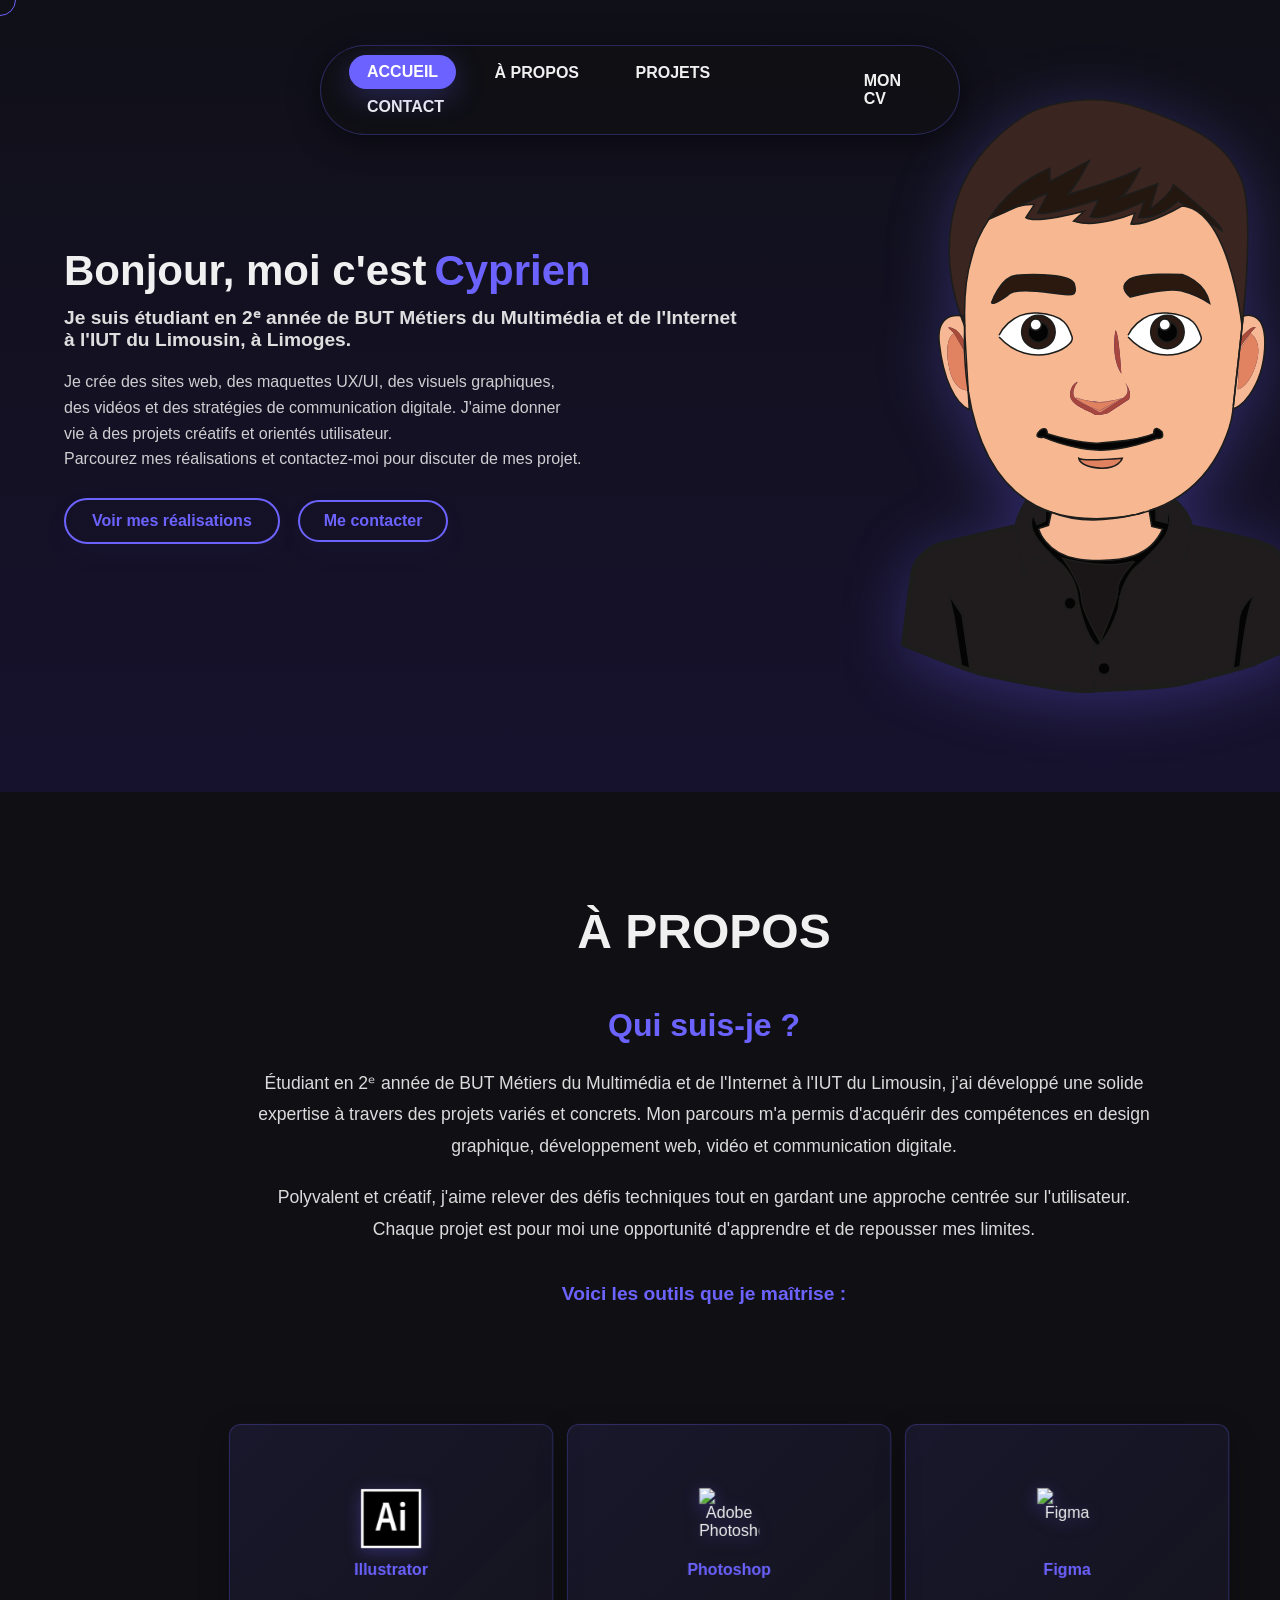
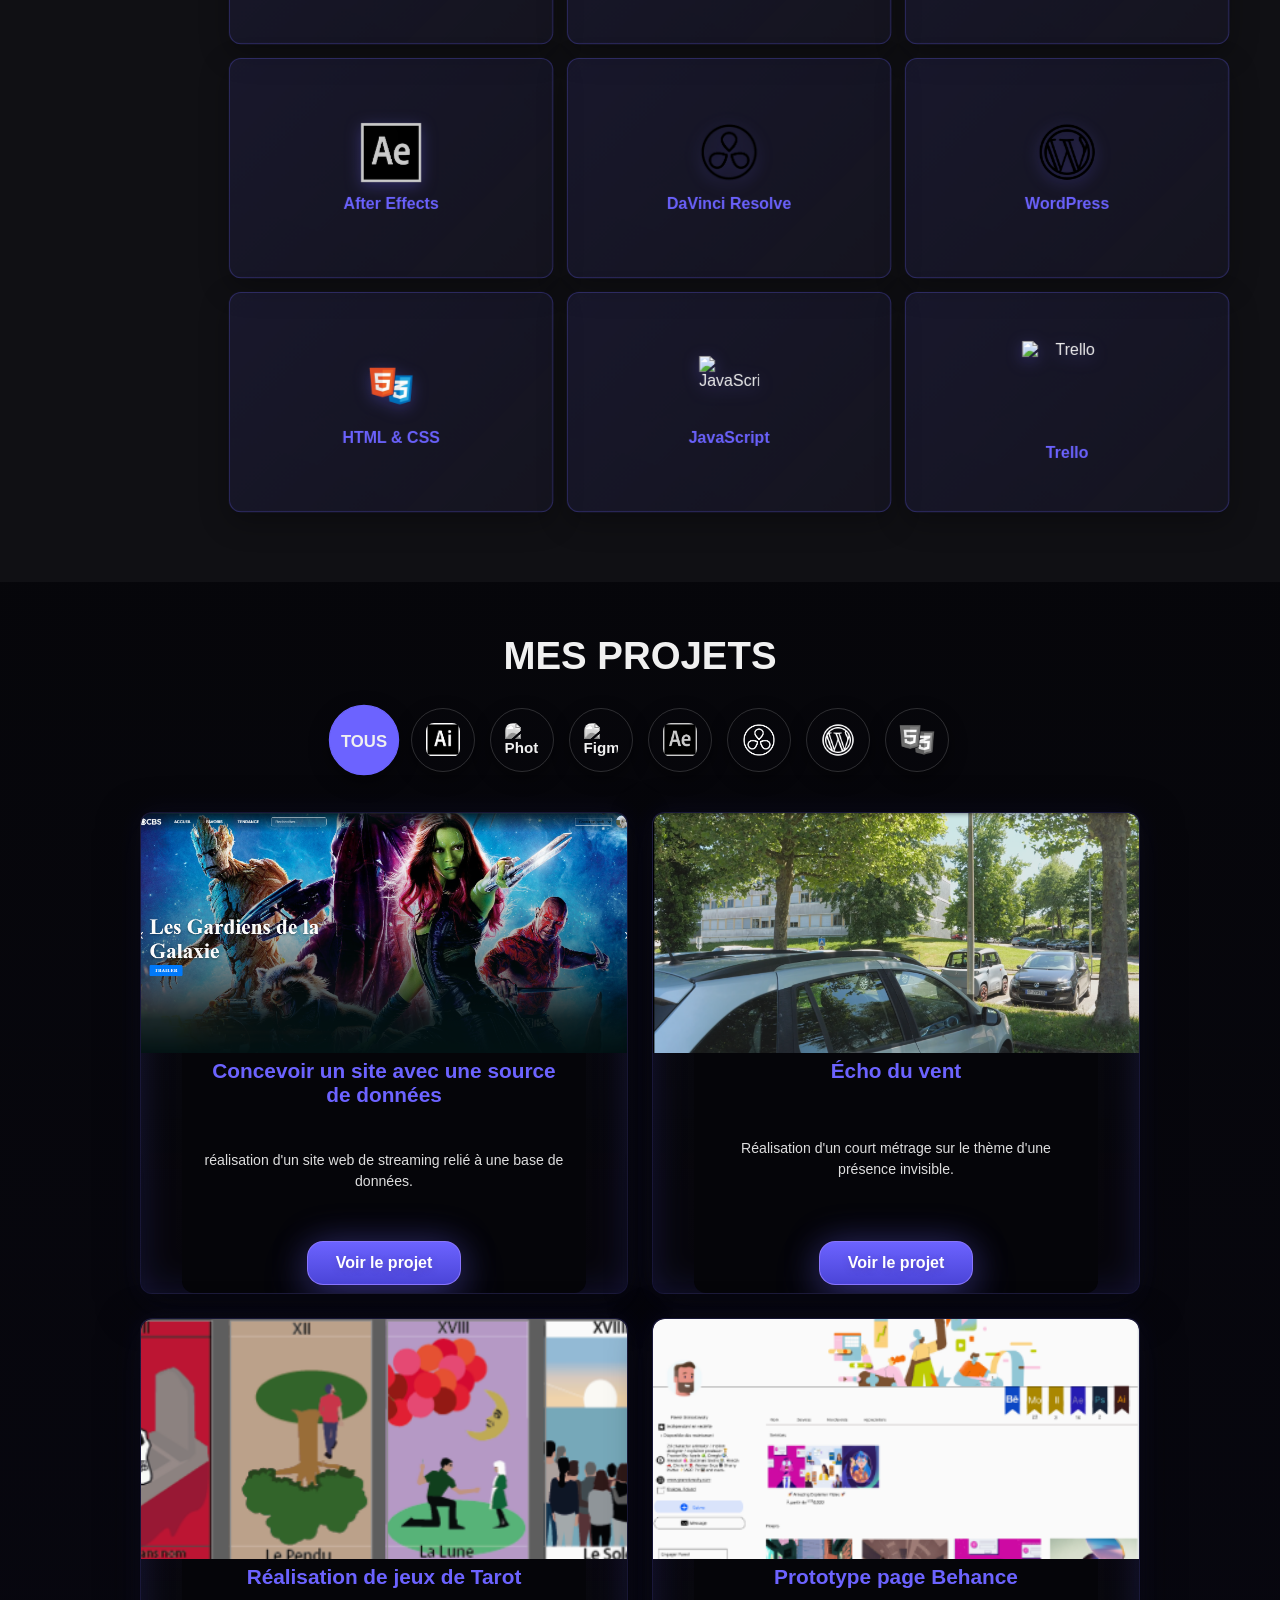
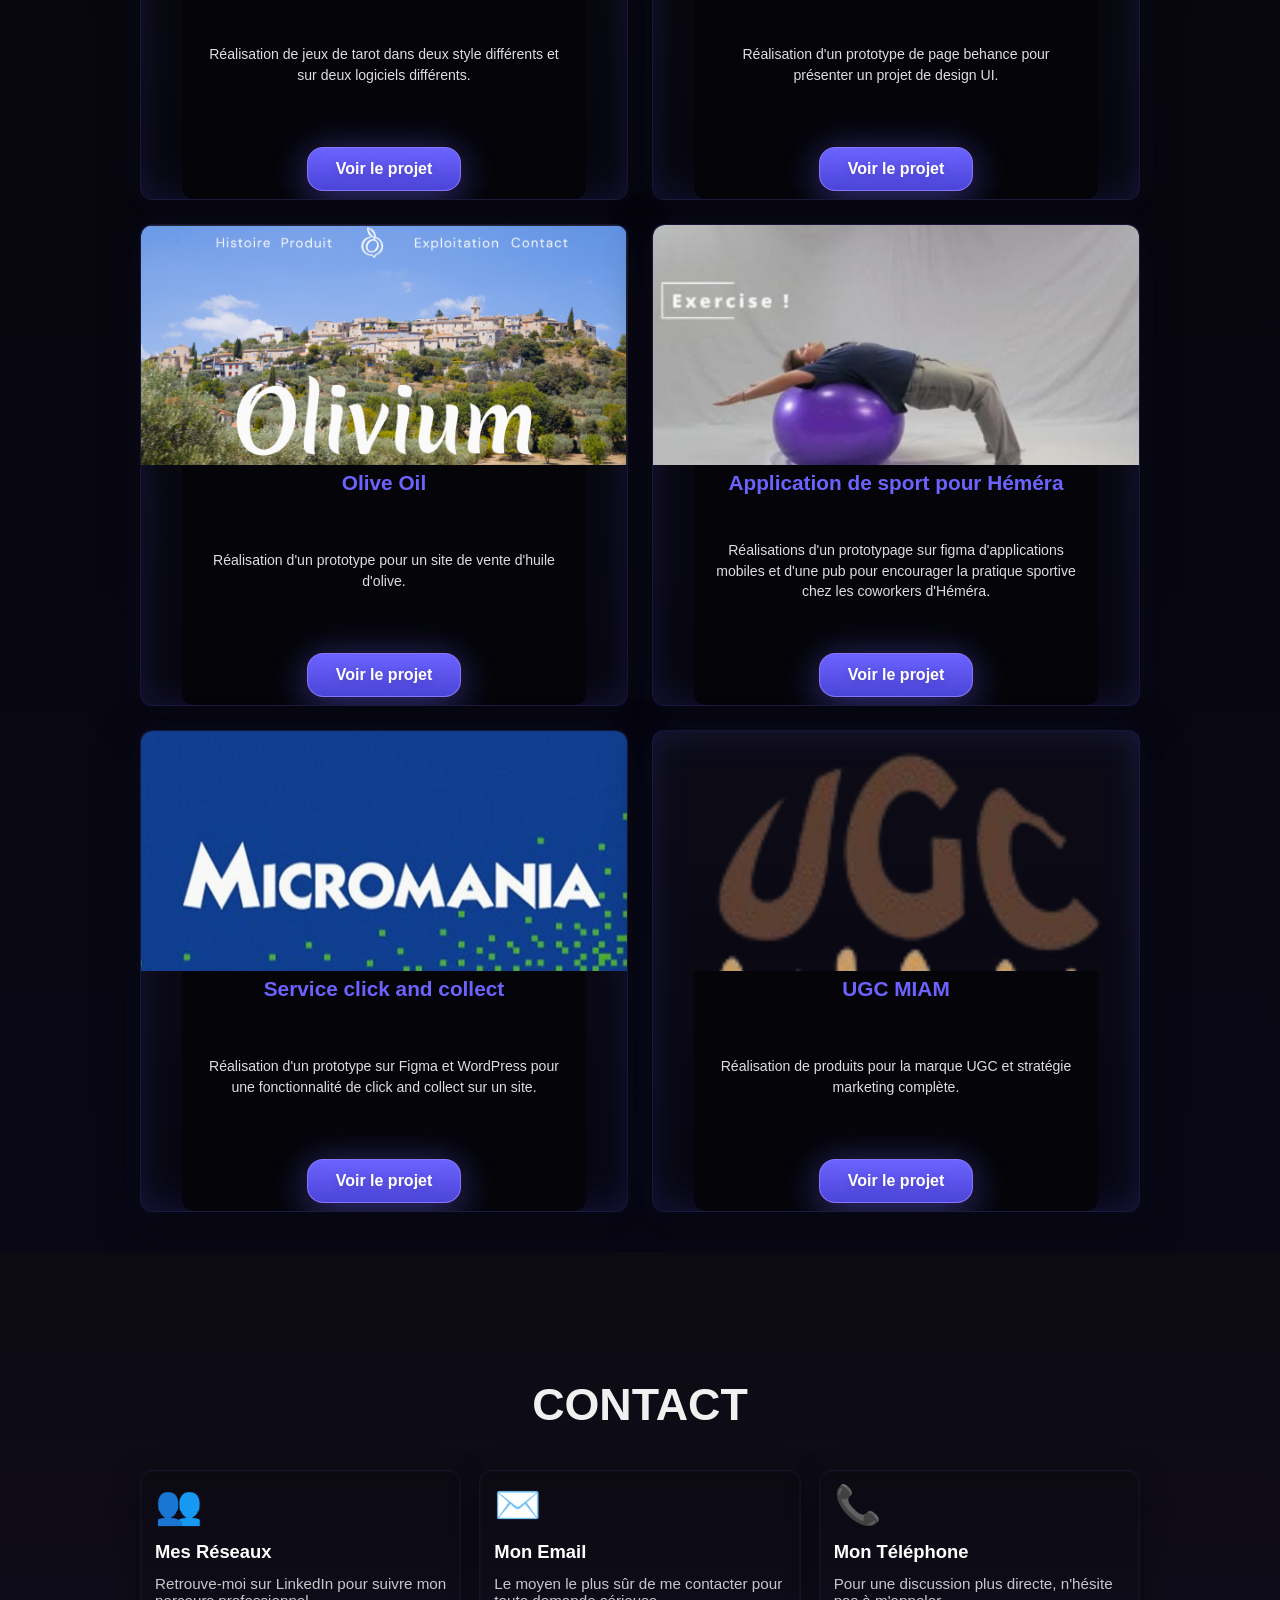
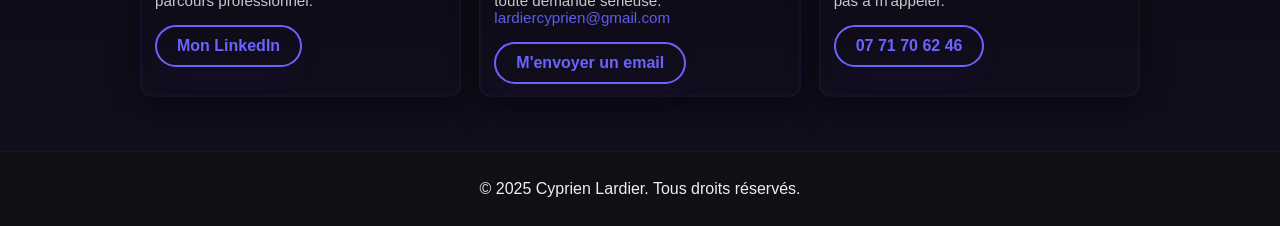
==== commit d515307a: "Fini" ====
--- a/index.html
+++ b/index.html
@@ -18,7 +18,7 @@
             <a href="#projets" class="nav-item">PROJETS</a>
             <a href="#contact" class="nav-item">CONTACT</a>
         </nav>
-        <a href="CV (11).pdf" class="cv-btn" target="_blank" rel="noopener">MON CV</a>
+        <a href="CV.pdf" class="cv-btn" target="_blank" rel="noopener">MON CV</a>
     </header>
 
   
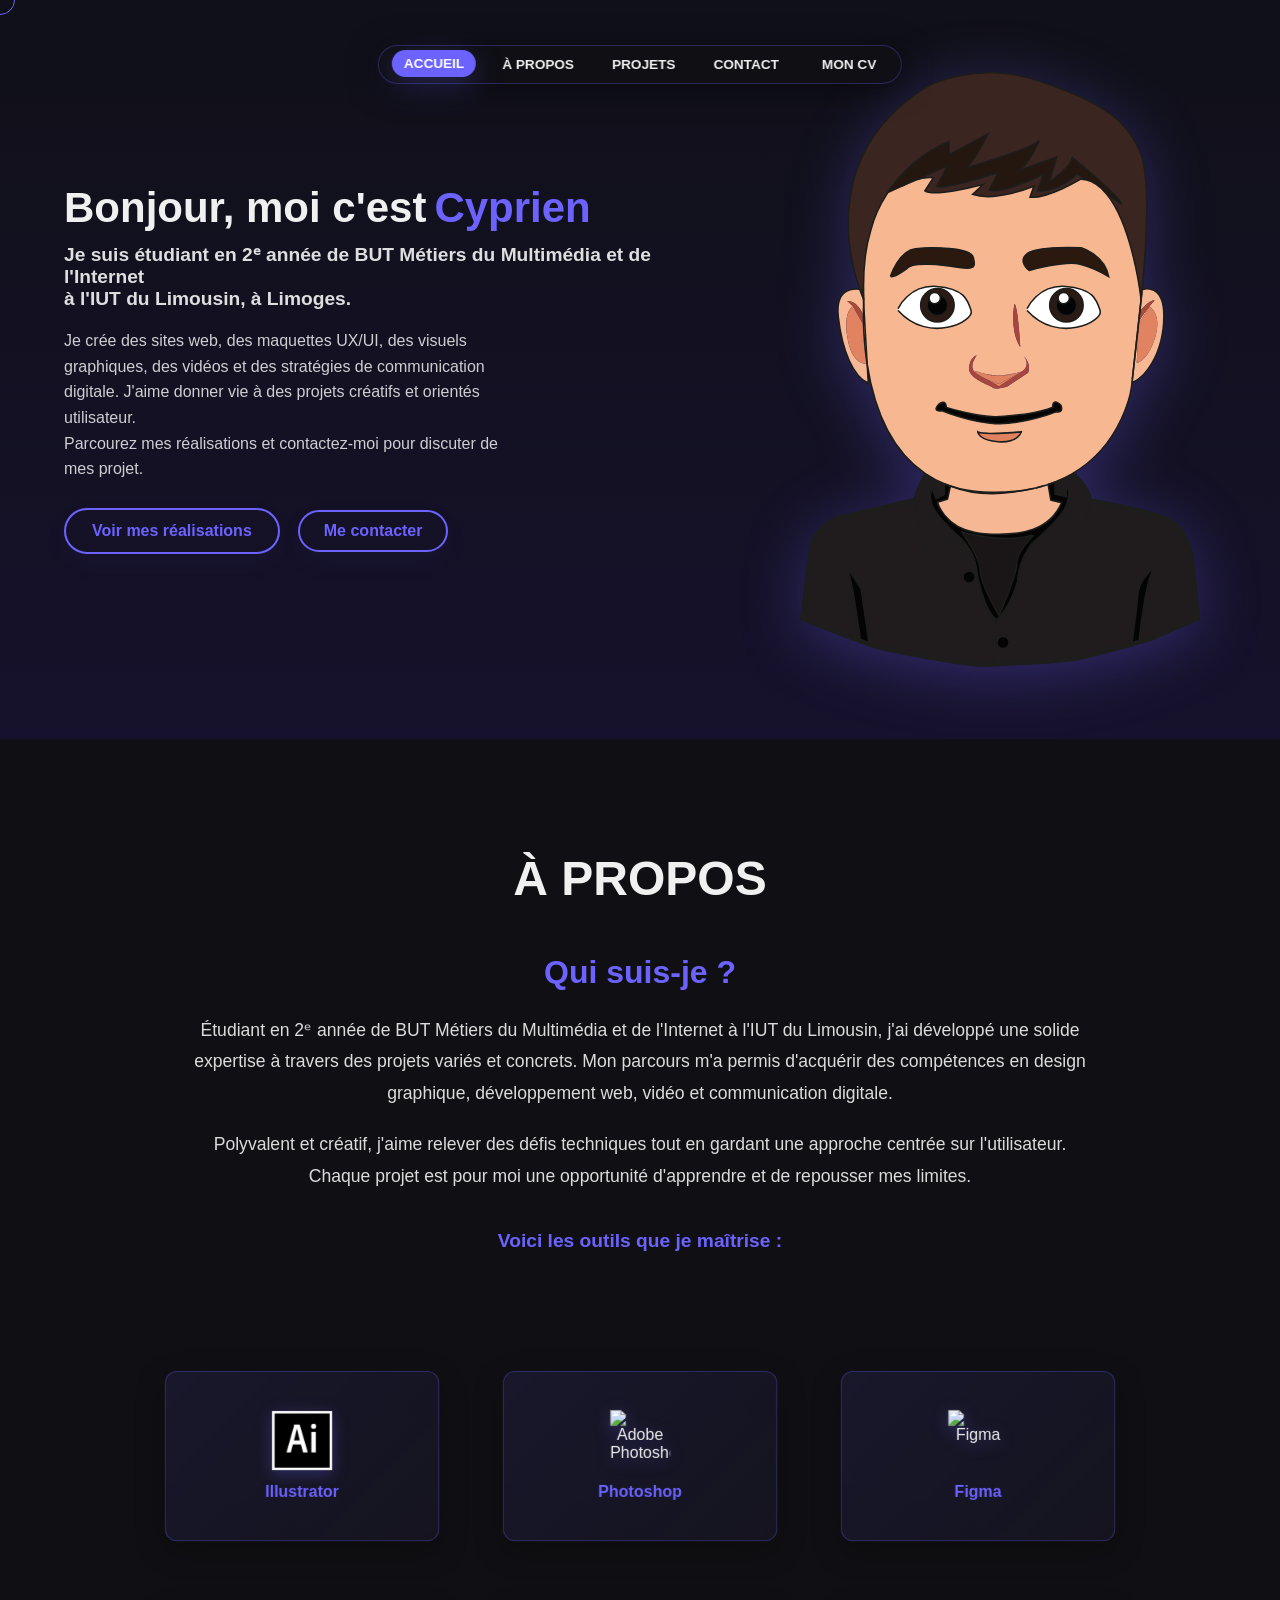
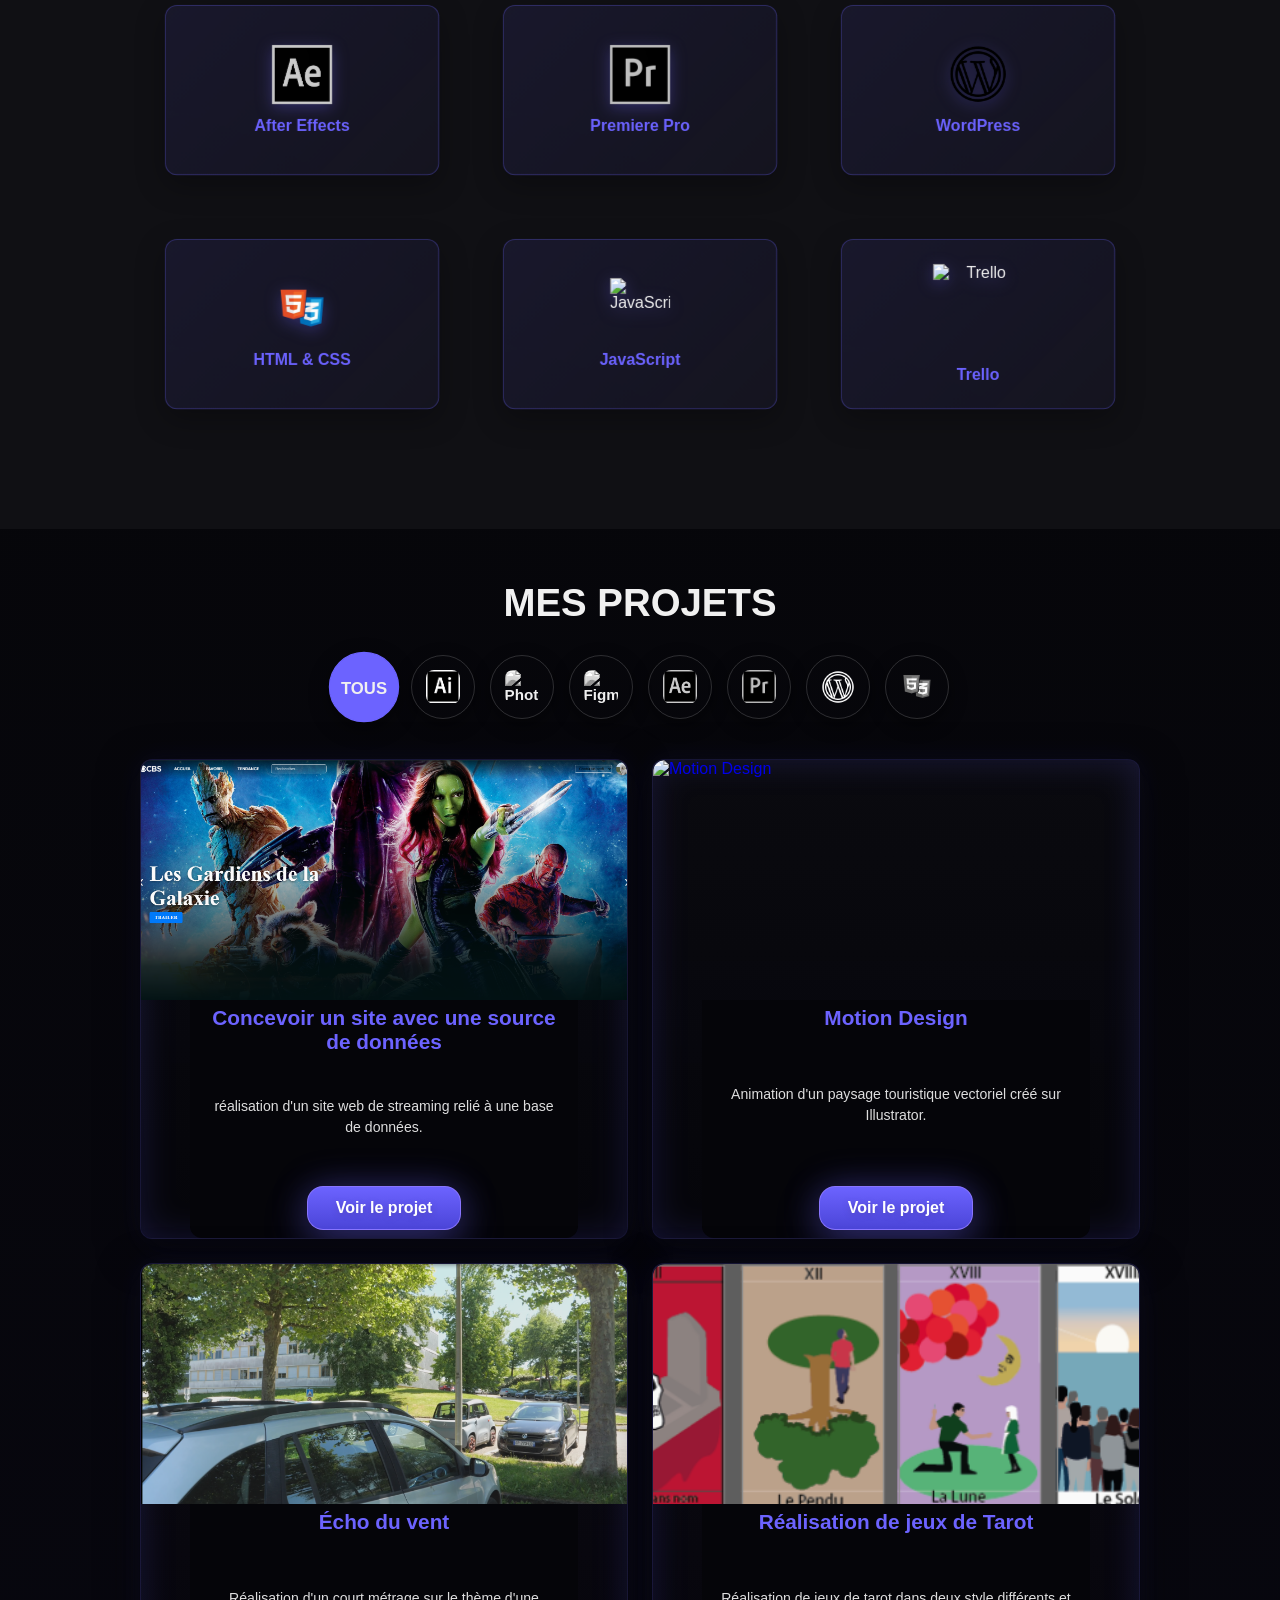
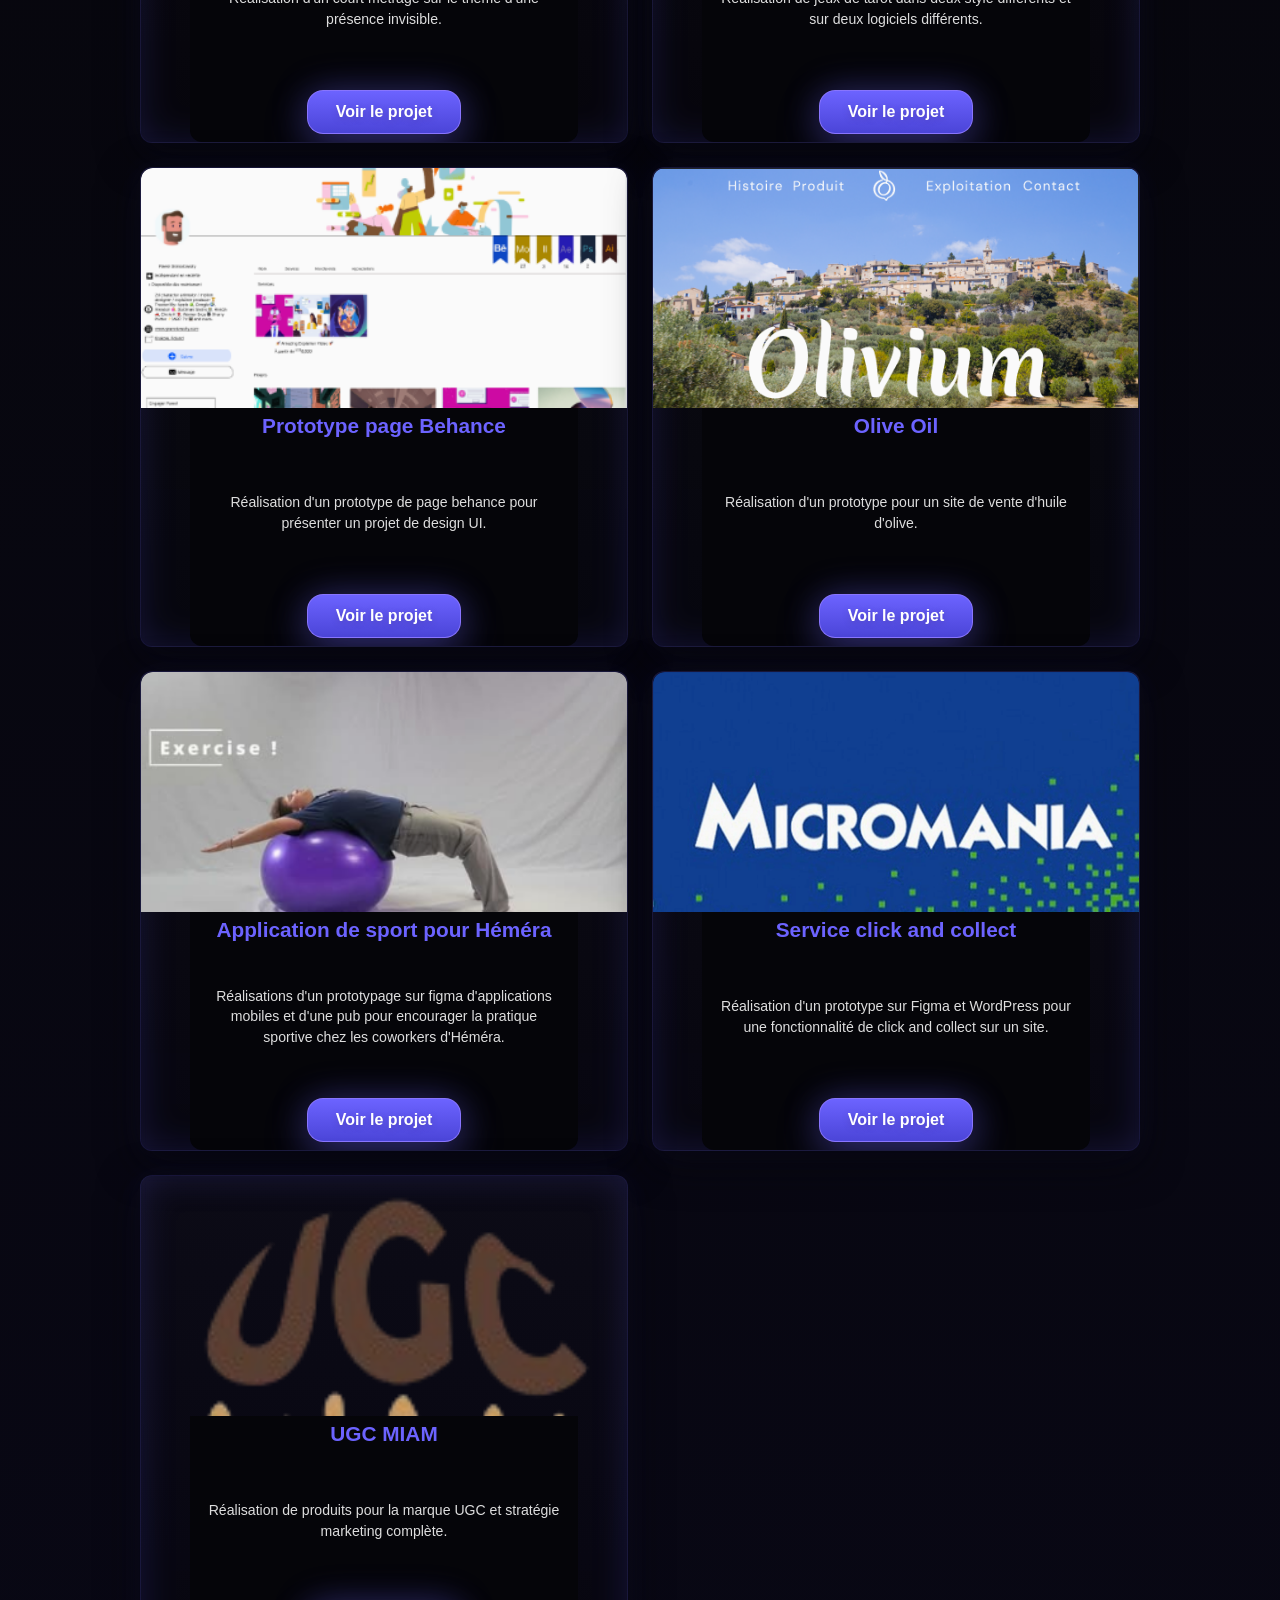
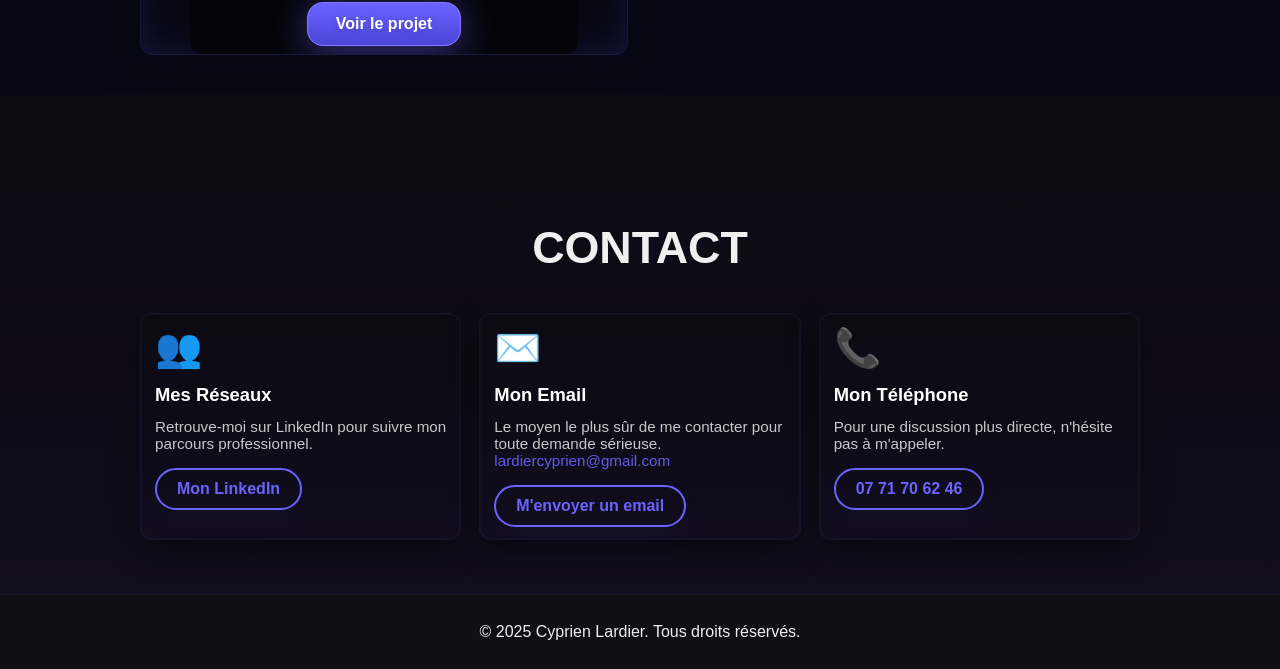
==== commit e7cb6356: "version fini" ====
--- a/index.html
+++ b/index.html
@@ -107,12 +107,12 @@
                 <div class="skill-card">
                     <div class="skill-card-inner">
                         <div class="skill-card-front">
-                            <img src="Davinci.png" alt="DaVinci Resolve">
-                            <h3>DaVinci Resolve</h3>
-                        </div>
-                        <div class="skill-card-back">
-                            <h3>DaVinci Resolve</h3>
-                            <p>Montage vidéo professionnel, color grading, étalonnage et post-production pour films et vidéos corporate.</p>
+                            <img src="Premiere.png" alt="Adobe Premiere Pro">
+                            <h3>Premiere Pro</h3>
+                        </div>
+                        <div class="skill-card-back">
+                            <h3>Adobe Premiere Pro</h3>
+                            <p>Montage vidéo professionnel, post-production, édition timeline et création de contenus audiovisuels pour films et vidéos corporate.</p>
                         </div>
                     </div>
                 </div>
@@ -181,7 +181,7 @@
                 <button class="filter-btn" data-filter="photoshop"><img src="https://upload.wikimedia.org/wikipedia/commons/thumb/a/af/Adobe_Photoshop_CC_icon.svg/48px-Adobe_Photoshop_CC_icon.svg.png" alt="Photoshop"></button>
                 <button class="filter-btn" data-filter="figma"><img src="https://upload.wikimedia.org/wikipedia/commons/thumb/3/33/Figma-logo.svg/48px-Figma-logo.svg.png" alt="Figma"></button>
                 <button class="filter-btn" data-filter="aftereffects"><img src="After effect.png" data-img-color="after effect couleur.png" alt="After Effects"></button>
-                <button class="filter-btn" data-filter="Davinci"><img src="Davinci.png" data-img-color="Davinci couleur.png" alt="Davinci"></button>
+                <button class="filter-btn" data-filter="premiere"><img src="Premiere.png" data-img-color="Premiere couleur.png" alt="Premiere Pro"></button>
                 <button class="filter-btn" data-filter="wordpress"><img src="wordpres.png" data-img-color="wordrpress couleur.png" alt="WordPress"></button>
                 <button class="filter-btn" data-filter="html-css"><img src="html_css_nouveau-removebg-preview.png" alt="HTML & CSS"></button>
             </div>
@@ -196,7 +196,16 @@
                     </div>
                 </a>
 
-                <a href="projet-echo-du-vent.html" class="project-card" data-category="Davinci">
+                <a href="projet-motion-design.html" class="project-card" data-category="aftereffects,illustrator,premiere">
+                    <img src="Motion.png" alt="Motion Design">
+                    <div class="project-info">
+                        <h3 class="project-title-accent">Motion Design</h3>
+                        <p>Animation d'un paysage touristique vectoriel créé sur Illustrator.</p>
+                        <div class="project-cta">Voir le projet</div>
+                    </div>
+                </a>
+
+                <a href="projet-echo-du-vent.html" class="project-card" data-category="premiere">
                     <img src="2cho du vent .png" alt="Écho du vent">
                     <div class="project-info">
                         <h3 class="project-title-accent">Écho du vent</h3>
@@ -232,7 +241,7 @@
                     </div>
                 </a>
 
-                  <a href="projet-hemera.html" class="project-card" data-category="figma,DaVinci">
+                  <a href="projet-hemera.html" class="project-card" data-category="figma,premiere">
                     <img src="Hémera.png" alt="Application Héméra">
                     <div class="project-info">
                         <h3 class="project-title-accent">Application de sport pour Héméra</h3>
--- a/style.css
+++ b/style.css
@@ -18,11 +18,18 @@
     color: var(--color-text-light);
     font-family: var(--font-body);
     margin: 0;
+    padding: 0;
     /* Allow normal scroll on the content area */
     overflow-y: auto;
     overflow-x: hidden;
     min-height: 100vh;
     max-width: 100vw;
+    width: 100%;
+}
+
+* {
+    box-sizing: border-box;
+    max-width: 100%;
 }
 
 /* Titres Puissants */
@@ -175,6 +182,22 @@
     .hero-portrait { width: 300px; height: 420px; margin-bottom: 10px; }
 }
 
+@media (max-width: 768px) {
+    .hero-actions {
+        flex-direction: column;
+        align-items: center;
+        justify-content: center;
+        width: 100%;
+        gap: 12px;
+    }
+    
+    .btn {
+        width: 100%;
+        max-width: 280px;
+        text-align: center;
+    }
+}
+
 
 /* Mise à jour du style de la navigation-overlay */
 .navigation-overlay {
@@ -197,8 +220,17 @@
     
     display: flex;
     align-items: center;
+    gap: 20px;
+    flex-wrap: nowrap;
+    white-space: nowrap;
     justify-content: center;
+}
+
+.navigation-overlay nav {
+    display: flex;
+    align-items: center;
     gap: 20px;
+    flex-wrap: nowrap;
 }
 
 .nav-item {
@@ -239,6 +271,130 @@
     background: var(--color-accent);
     box-shadow: 0 8px 30px rgba(108,99,255,0.28), 0 0 18px rgba(108,99,255,0.12) inset;
     transform: translateY(-1px);
+}
+
+/* Navigation responsive */
+@media (max-width: 1400px) {
+    .navigation-overlay {
+        padding: 5px 10px;
+        gap: 8px;
+        max-width: 85vw;
+        font-size: 0.85rem;
+    }
+    
+    .navigation-overlay nav {
+        gap: 8px;
+    }
+    
+    .nav-item, .cv-btn {
+        font-size: 0.85rem;
+        padding: 6px 12px;
+        margin: 0 3px;
+        white-space: nowrap;
+    }
+    
+    .cv-btn {
+        margin-left: 8px;
+    }
+}
+
+@media (max-width: 1200px) {
+    .navigation-overlay {
+        padding: 4px 8px;
+        gap: 5px;
+        max-width: 85vw;
+    }
+    
+    .navigation-overlay nav {
+        gap: 5px;
+    }
+    
+    .nav-item, .cv-btn {
+        font-size: 0.7rem;
+        padding: 5px 8px;
+        margin: 0 2px;
+    }
+    
+    .cv-btn {
+        margin-left: 5px;
+    }
+}
+
+@media (max-width: 1100px) {
+    .navigation-overlay {
+        padding: 3px 6px;
+        gap: 2px;
+        max-width: 90vw;
+    }
+    
+    .navigation-overlay nav {
+        gap: 2px;
+    }
+    
+    .nav-item, .cv-btn {
+        font-size: 0.6rem;
+        padding: 3px 5px;
+        margin: 0;
+    }
+    
+    .cv-btn {
+        margin-left: 2px;
+    }
+}
+
+@media (max-width: 992px) {
+    .navigation-overlay {
+        padding: 5px 8px;
+        gap: 5px;
+    }
+    
+    .nav-item, .cv-btn {
+        font-size: 0.7rem;
+        padding: 5px 8px;
+        margin: 0 2px;
+    }
+}
+
+@media (max-width: 768px) {
+    .navigation-overlay {
+        padding: 6px 10px;
+        gap: 6px;
+        top: 1vh;
+        border-radius: 25px;
+        max-width: 95vw;
+        overflow-x: auto;
+        overflow-y: hidden;
+        white-space: nowrap;
+    }
+    
+    .navigation-overlay nav {
+        display: flex;
+        flex-direction: row;
+        gap: 4px;
+    }
+    
+    .nav-item, .cv-btn {
+        font-size: 0.75rem;
+        padding: 6px 10px;
+        margin: 0 2px;
+        text-align: center;
+        white-space: nowrap;
+    }
+    
+    .cv-btn {
+        margin-left: 0;
+    }
+}
+
+@media (max-width: 480px) {
+    .navigation-overlay {
+        padding: 5px 8px;
+    }
+    
+    .nav-item, .cv-btn {
+        font-size: 0.7rem;
+        padding: 5px 8px;
+    }
 }
 
 .custom-cursor {
@@ -504,7 +660,6 @@
 }
 
 /* Logos spécifiques en blanc pour visibilité */
-.filter-btn[data-filter="Davinci"] img,
 .filter-btn[data-filter="wordpress"] img {
     filter: brightness(0) invert(1) grayscale(100%);
 }
@@ -1052,6 +1207,7 @@
 
 /* À Propos Section */
 #apropos {
+
     padding: 8vh 5vw;
     text-align: center;
 }
@@ -1189,8 +1345,23 @@
 
 @media (max-width: 768px) {
     .skills-grid {
-        grid-template-columns: repeat(2, 1fr);
+        grid-template-columns: 1fr;
         gap: 1.5rem;
+        max-width: 300px;
+    }
+    
+    .skill-card {
+        height: 140px;
+    }
+    
+    .skill-card-front img {
+        width: 50px;
+        height: 50px;
+    }
+    
+    .skill-card-front img.trello-logo {
+        width: 70px;
+        height: 70px;
     }
     
     .skill-card {
@@ -1384,7 +1555,7 @@
 /* Video Container for YouTube embeds */
 .video-container {
     position: relative;
-    max-width: 1200px;
+    max-width: 800px;
     margin: 0 auto;
     padding-bottom: 56.25%; /* 16:9 aspect ratio */
     height: 0;
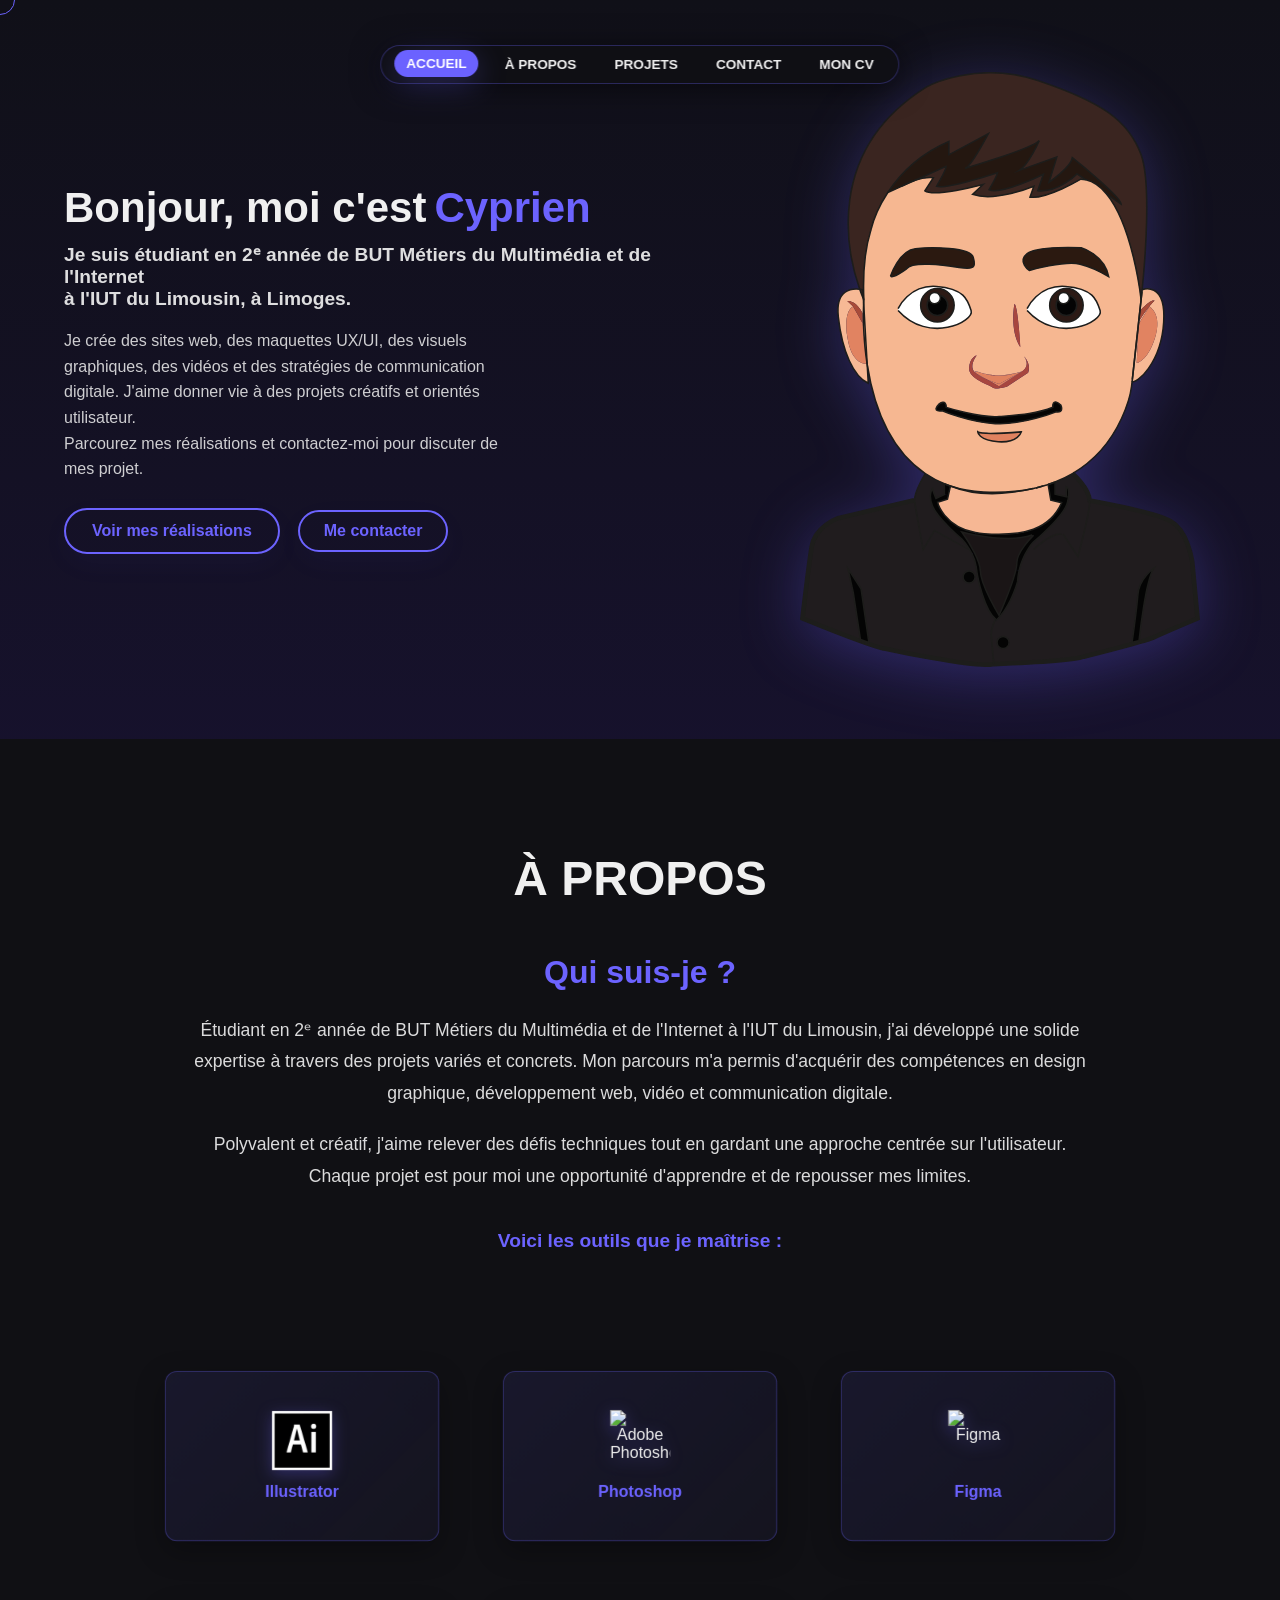
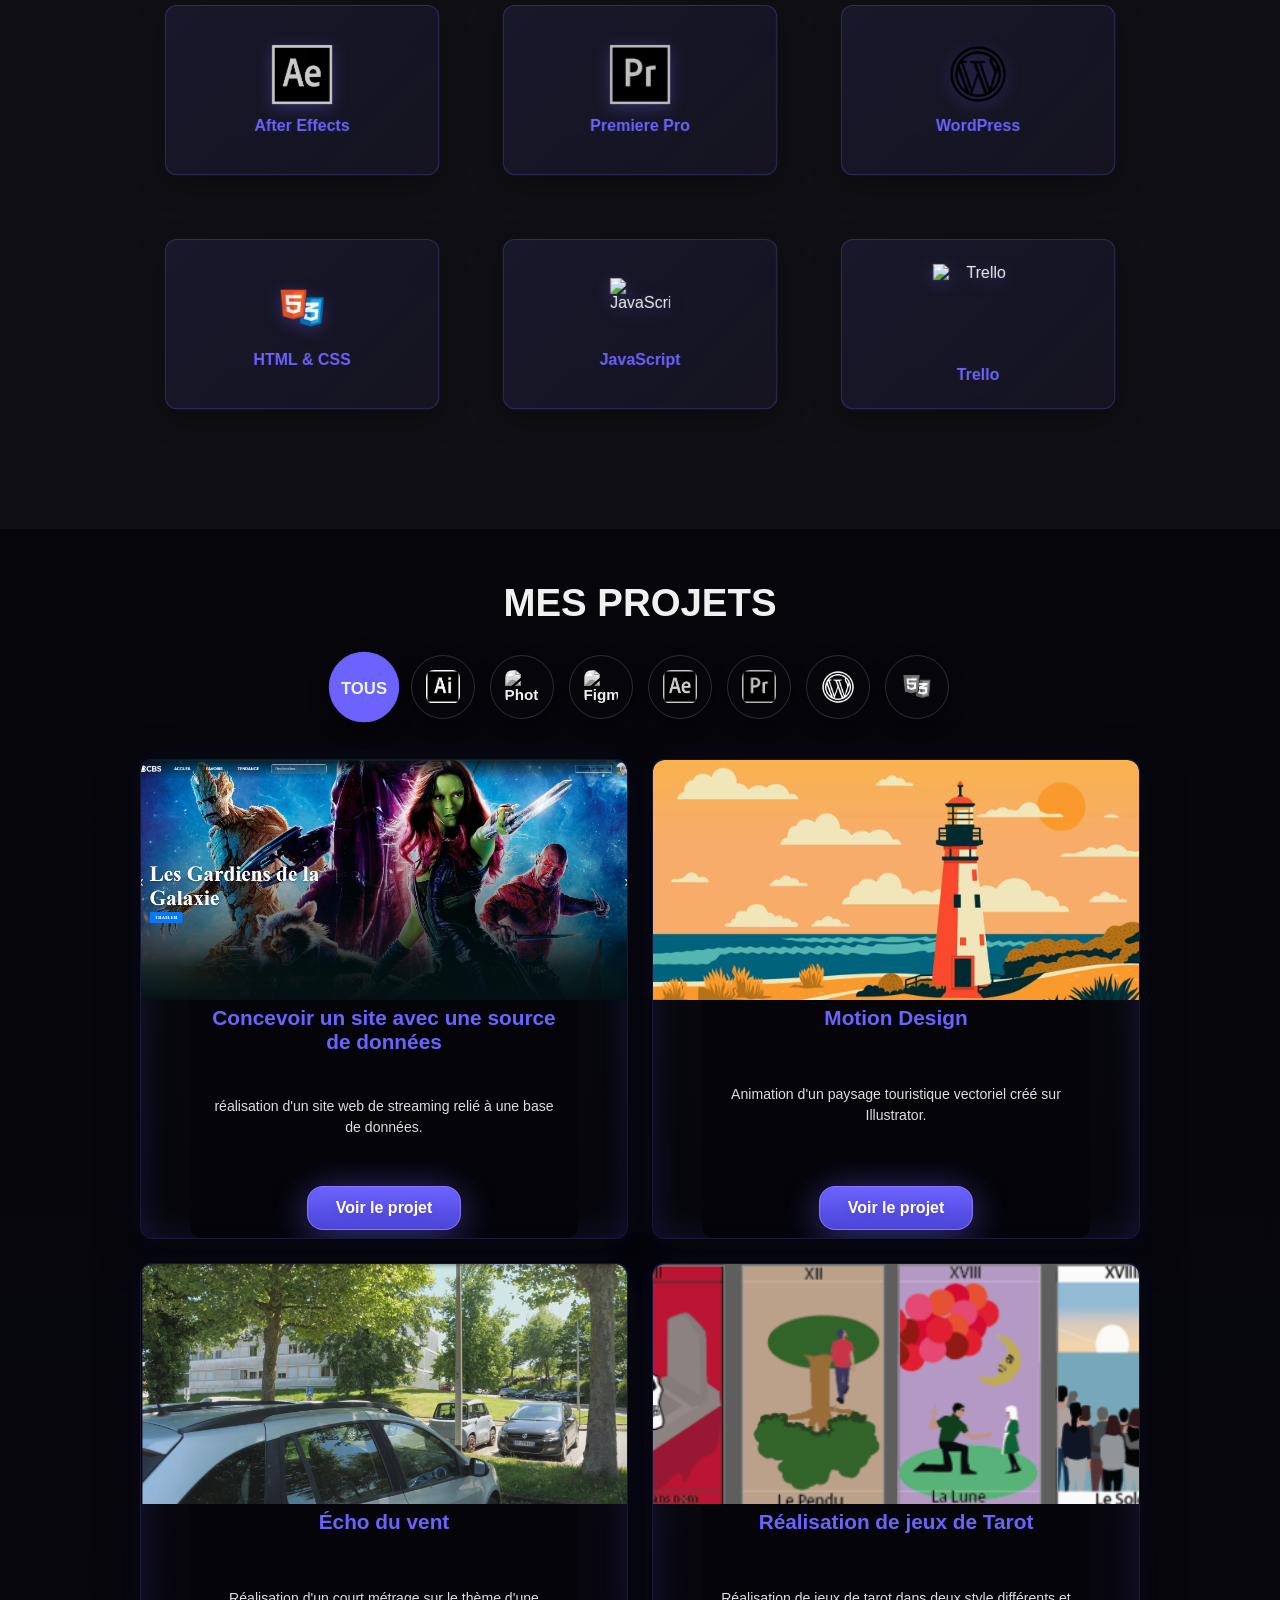
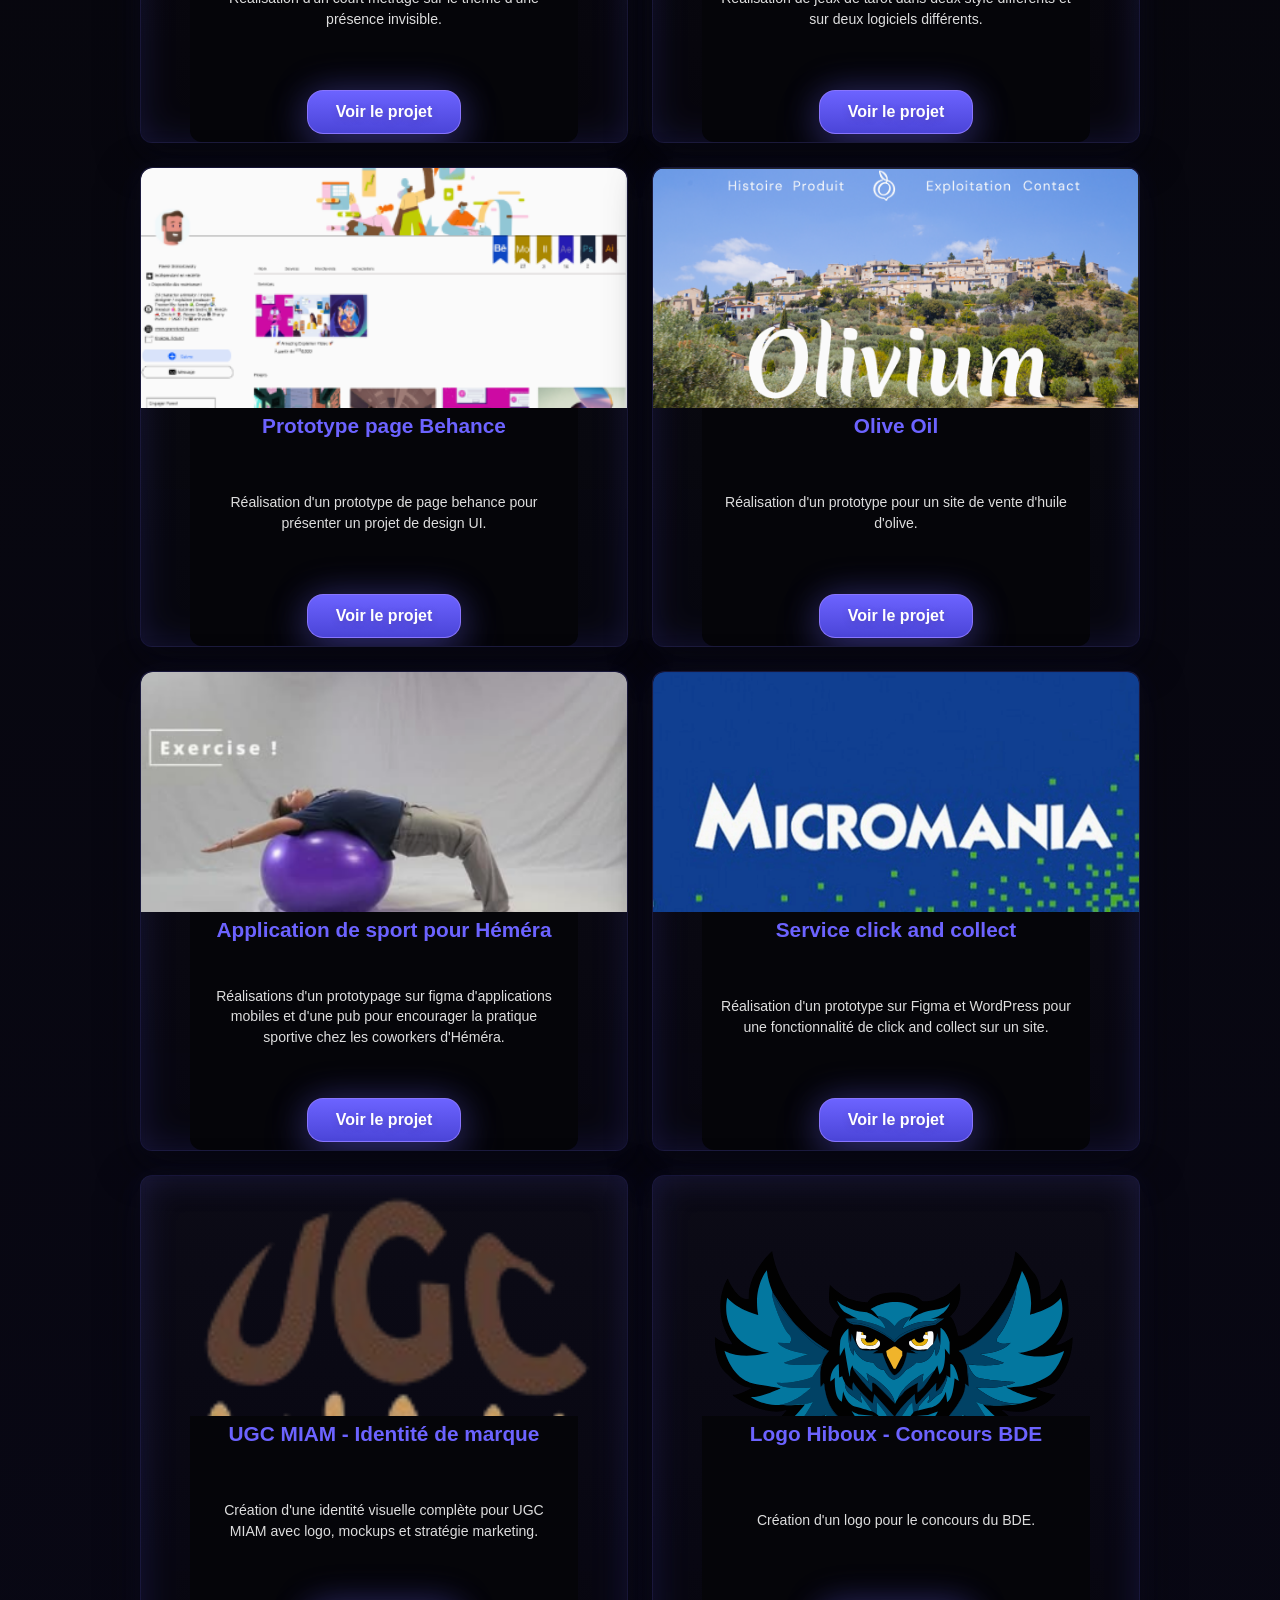
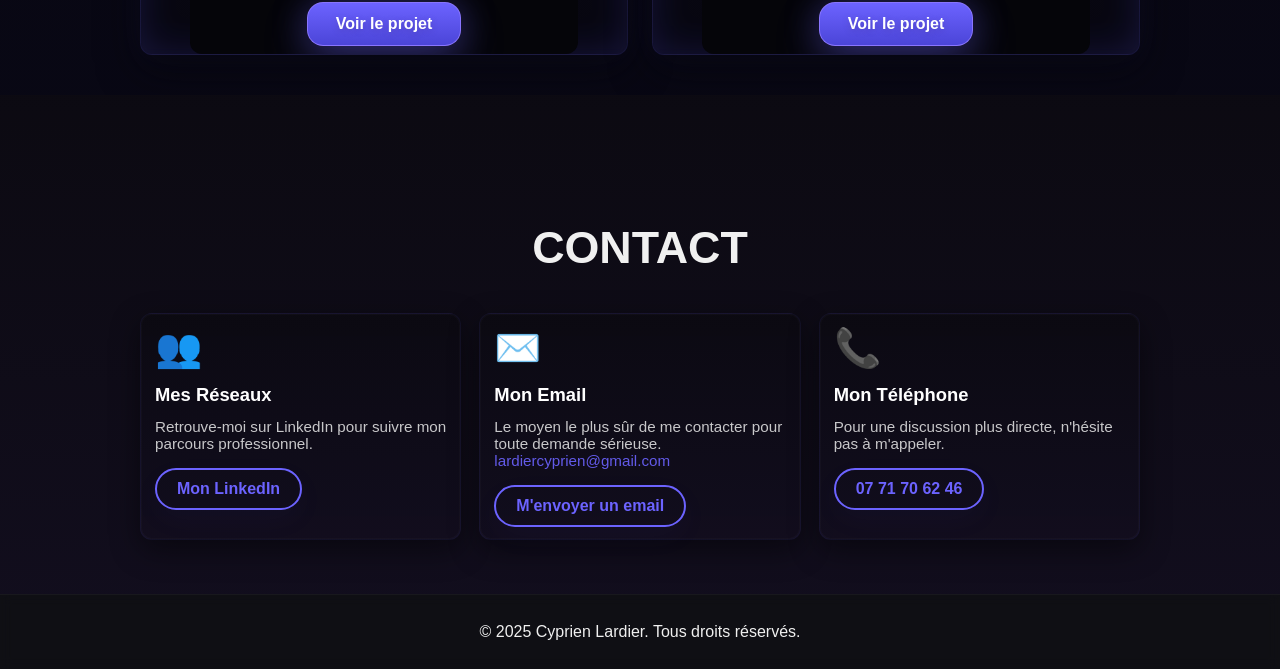
==== commit aabbab30: "Portfolio" ====
--- a/index.html
+++ b/index.html
@@ -12,13 +12,18 @@
     <div class="custom-cursor"></div>
 
     <header class="navigation-overlay">
-        <nav>
+        <button class="burger-menu" aria-label="Menu">
+            <span></span>
+            <span></span>
+            <span></span>
+        </button>
+        <nav class="nav-menu">
             <a href="#hero" class="nav-item">ACCUEIL</a>
             <a href="#apropos" class="nav-item">À PROPOS</a>
             <a href="#projets" class="nav-item">PROJETS</a>
             <a href="#contact" class="nav-item">CONTACT</a>
+            <a href="CV.pdf" class="nav-item cv-link" target="_blank" rel="noopener">MON CV</a>
         </nav>
-        <a href="CV.pdf" class="cv-btn" target="_blank" rel="noopener">MON CV</a>
     </header>
 
   
@@ -197,7 +202,7 @@
                 </a>
 
                 <a href="projet-motion-design.html" class="project-card" data-category="aftereffects,illustrator,premiere">
-                    <img src="Motion.png" alt="Motion Design">
+                    <img src="motion.png" alt="Motion Design">
                     <div class="project-info">
                         <h3 class="project-title-accent">Motion Design</h3>
                         <p>Animation d'un paysage touristique vectoriel créé sur Illustrator.</p>
@@ -263,11 +268,22 @@
                  <a href="projet-ugc.html" class="project-card" data-category="illustrator,photoshop">
                     <img src="Logo mockup.png" alt="Mokup">
                     <div class="project-info">
-                        <h3 class="project-title-accent">UGC MIAM</h3>
-                        <p>Réalisation de produits pour la marque UGC et stratégie marketing complète.</p>
-                        <div class="project-cta">Voir le projet</div>
-                    </div>
-                </a>
+                        <h3 class="project-title-accent">UGC MIAM - Identité de marque</h3>
+                        <p>Création d'une identité visuelle complète pour UGC MIAM avec logo, mockups et stratégie marketing.</p>
+                        <div class="project-cta">Voir le projet</div>
+                    </div>
+                </a>
+
+                <a href="projet-hiboux.html" class="project-card" data-category="illustrator">
+                    <img src="Hiboux.svg" alt="Logo Hiboux BDE">
+                    <div class="project-info">
+                        <h3 class="project-title-accent">Logo Hiboux - Concours BDE</h3>
+                        <p>Création d'un logo pour le concours du BDE.</p>
+                        <div class="project-cta">Voir le projet</div>
+                    </div>
+                </a>
+            </div>
+                   
 
 
             </div>
--- a/style.css
+++ b/style.css
@@ -298,6 +298,50 @@
     }
 }
 
+/* Burger Menu */
+.burger-menu {
+    display: none;
+    flex-direction: column;
+    gap: 5px;
+    background: rgba(16, 16, 20, 0.9);
+    border: 2px solid var(--color-accent);
+    cursor: pointer;
+    padding: 8px;
+    border-radius: 8px;
+    width: 45px;
+    height: 45px;
+    align-items: center;
+    justify-content: center;
+    
+    /* IMPORTANT - fixe sa position pour TOUS les écrans */
+    position: fixed;
+    top: 20px;
+    right: 15px;
+    z-index: 1001 !important;
+}
+
+.burger-menu span {
+    display: block;
+    width: 25px;
+    height: 3px;
+    background: var(--color-accent);
+    border-radius: 3px;
+    transition: 0.3s ease;
+}
+
+/* Animation croix */
+.burger-menu.active span:nth-child(1) {
+    transform: rotate(45deg) translate(8px, 8px);
+}
+
+.burger-menu.active span:nth-child(2) {
+    opacity: 0;
+}
+
+.burger-menu.active span:nth-child(3) {
+    transform: rotate(-45deg) translate(7px, -7px);
+}
+
 @media (max-width: 1200px) {
     .navigation-overlay {
         padding: 4px 8px;
@@ -356,35 +400,83 @@
 }
 
 @media (max-width: 768px) {
+    .burger-menu {
+        display: flex;
+        position: fixed;
+        top: 20px;
+        right: 15px;
+        z-index: 1001;
+    }
+    
     .navigation-overlay {
-        padding: 6px 10px;
-        gap: 6px;
-        top: 1vh;
-        border-radius: 25px;
-        max-width: 95vw;
-        overflow-x: auto;
-        overflow-y: hidden;
-        white-space: nowrap;
-    }
-    
-    .navigation-overlay nav {
+        padding: 0;
+        background: transparent;
+        backdrop-filter: none;
+        box-shadow: none;
+        border: none;
+        position: static;
+        display: block;
+        left: auto;
+        top: auto;
+        transform: none;
+    }
+    
+    .navigation-overlay nav,
+    .navigation-overlay .nav-menu {
         display: flex;
-        flex-direction: row;
-        gap: 4px;
-    }
-    
-    .nav-item, .cv-btn {
-        font-size: 0.75rem;
-        padding: 6px 10px;
-        margin: 0 2px;
+    }
+    
+    .nav-menu {
+        position: fixed;
+        top: 0;
+        right: -100%;
+        width: 280px;
+        height: 100vh;
+        background: rgba(16, 16, 20, 0.98);
+        backdrop-filter: blur(20px);
+        flex-direction: column;
+        padding: 80px 20px 20px;
+        gap: 15px;
+        transition: right 0.3s ease;
+        border-left: 1px solid rgba(108, 99, 255, 0.3);
+        z-index: 1000;
+        visibility: hidden;
+    }
+    
+    .nav-menu.active {
+        right: 0;
+        visibility: visible;
+    }
+    
+    .nav-item {
+        font-size: 1rem;
+        padding: 15px 20px;
+        margin: 0;
+        text-align: left;
+        width: 100%;
+        border-radius: 8px;
+        display: block;
+    }
+    
+    .nav-item:hover {
+        background: rgba(108, 99, 255, 0.2);
+    }
+    
+    .cv-link {
+        background: var(--color-accent);
+        color: #fff;
+        margin-top: 20px;
         text-align: center;
-        white-space: nowrap;
-    }
-    
-    .cv-btn {
-        margin-left: 0;
-    }
-}
+    }
+    
+
+.burger-menu {
+    position: fixed !important;
+    top: 20px;
+    right: 15px;
+}
+}
+
 
 @media (max-width: 480px) {
     .navigation-overlay {
